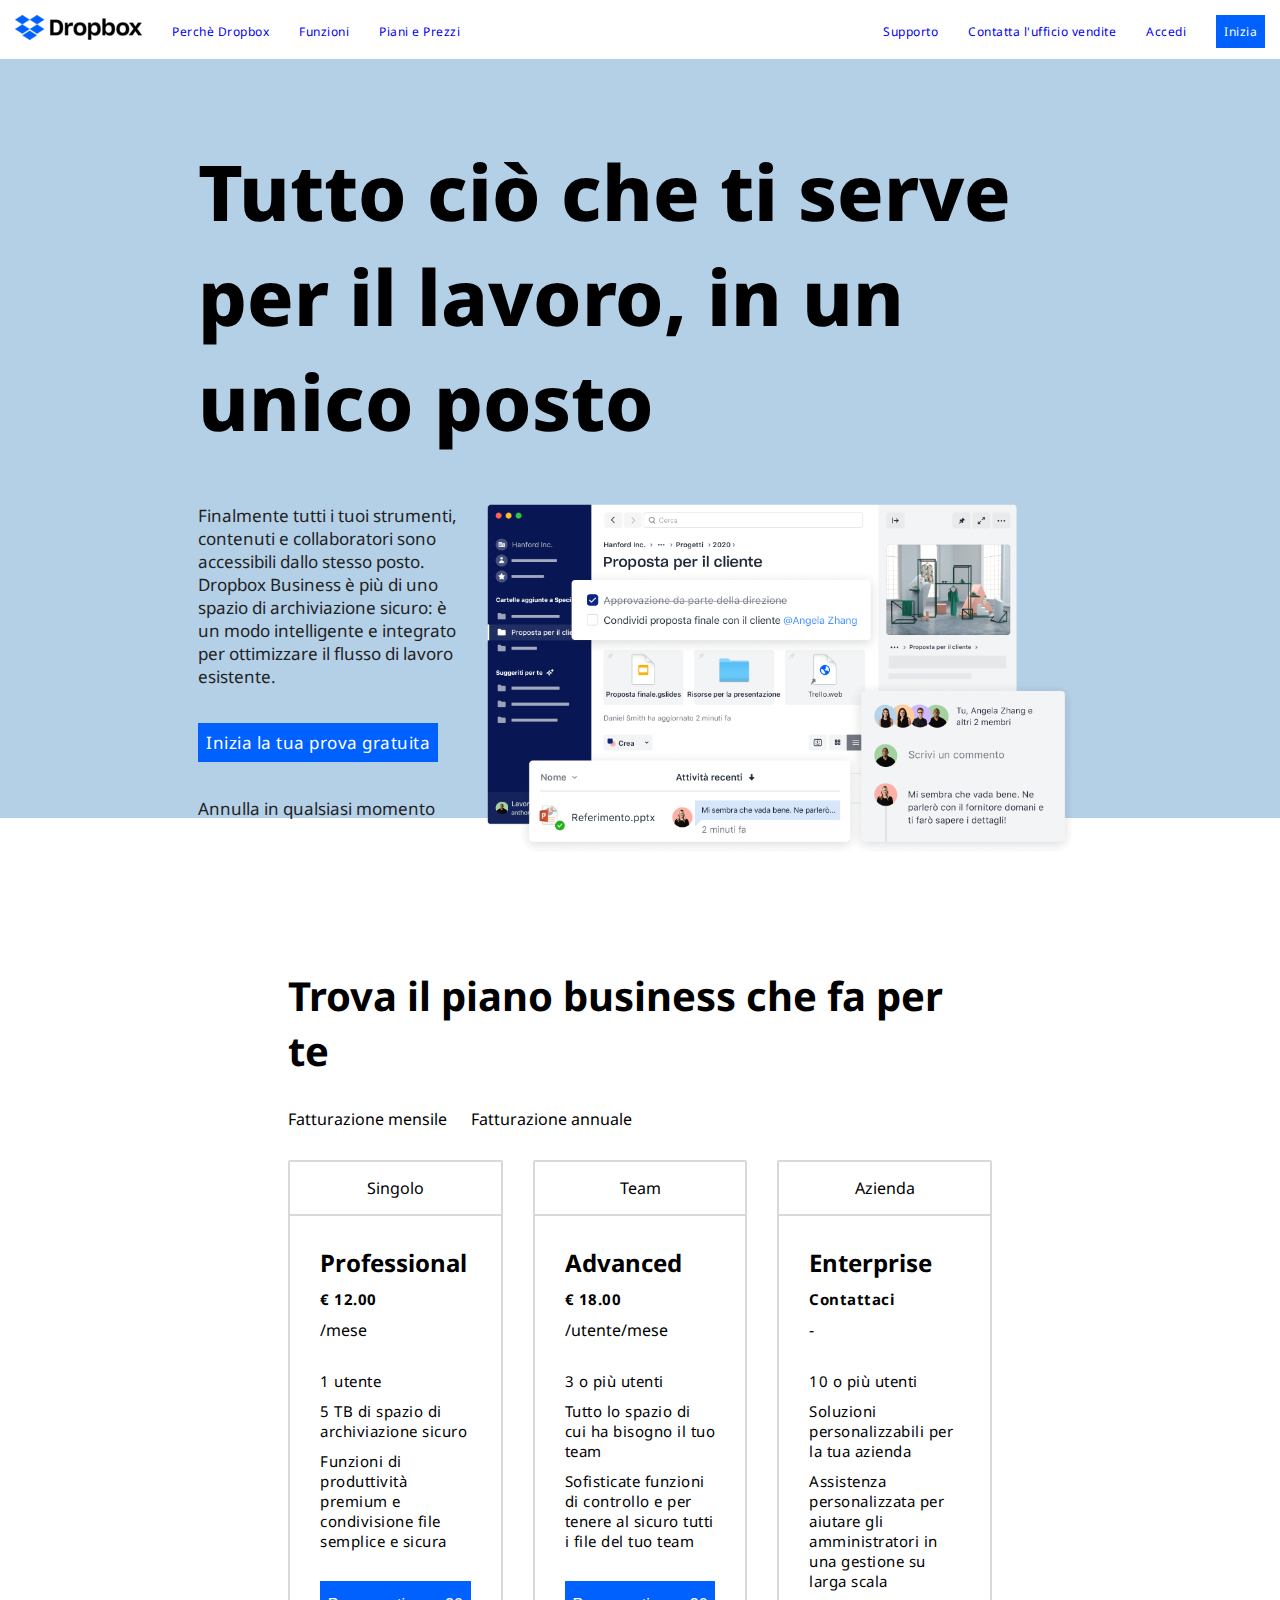
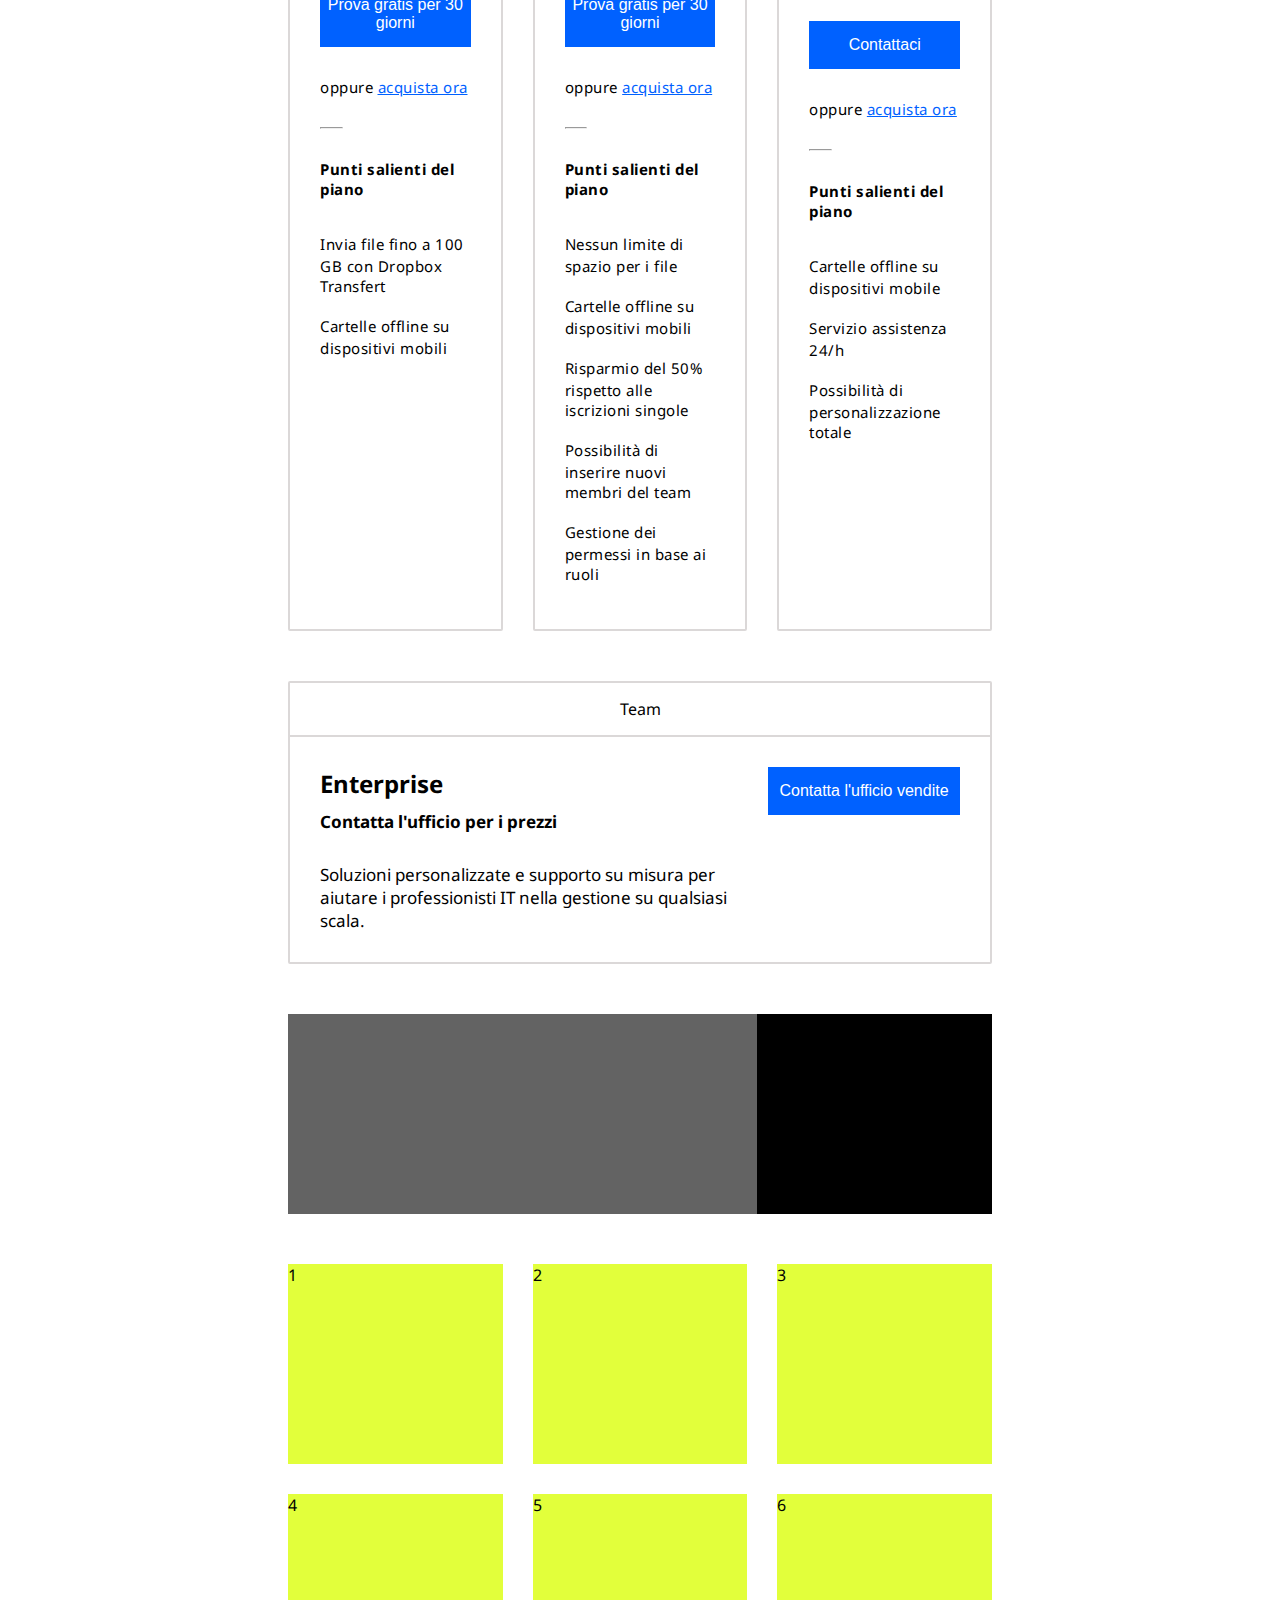
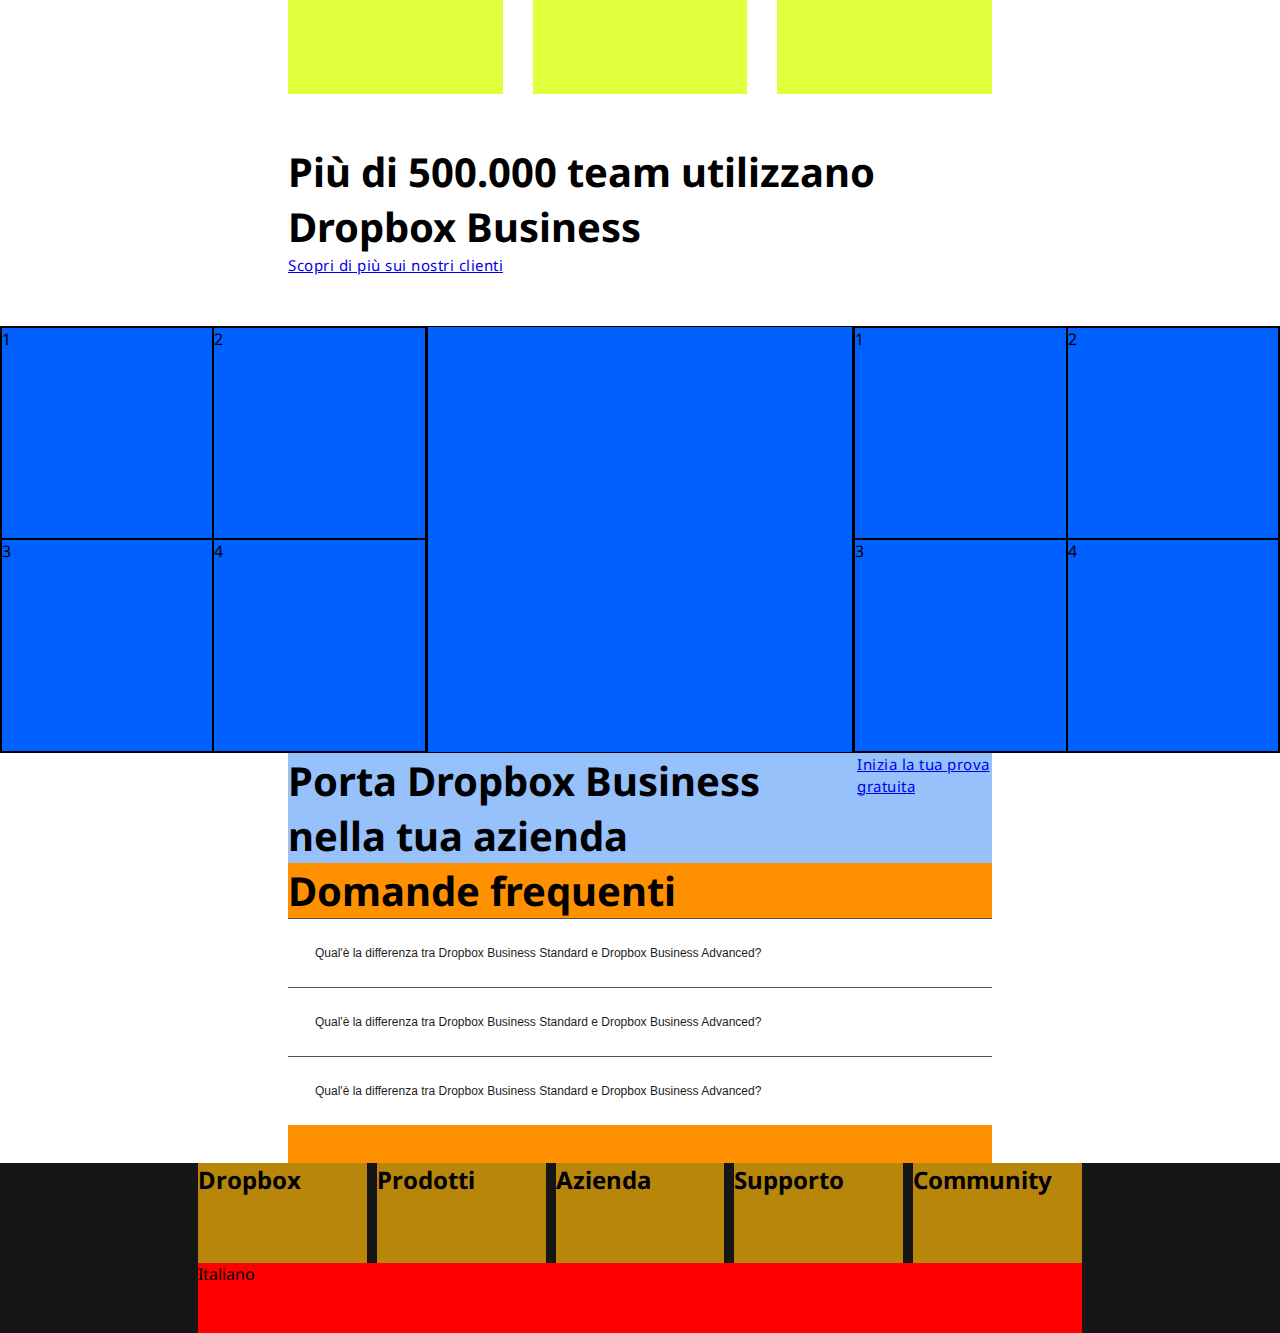
==== index.html @ e8305ad3 "add_fine colonne prezzi" ====
<!DOCTYPE html>
<html lang="en">
  <head>
    <meta charset="UTF-8" />
    <meta http-equiv="X-UA-Compatible" content="IE=edge" />
    <meta name="viewport" content="width=device-width, initial-scale=1.0" />
    <link rel="preconnect" href="https://fonts.googleapis.com" />

    <link rel="preconnect" href="https://fonts.gstatic.com" crossorigin />
    <link
      href="https://fonts.googleapis.com/css2?family=Noto+Sans:ital,wght@0,100;0,200;0,300;0,400;0,500;0,600;0,700;0,800;0,900;1,100;1,200;1,300;1,400;1,500;1,600;1,700;1,800;1,900&display=swap"
      rel="stylesheet"
    />
    <link
      rel="stylesheet"
      href="https://cdnjs.cloudflare.com/ajax/libs/font-awesome/6.2.1/css/all.min.css"
      integrity="sha512-MV7K8+y+gLIBoVD59lQIYicR65iaqukzvf/nwasF0nqhPay5w/9lJmVM2hMDcnK1OnMGCdVK+iQrJ7lzPJQd1w=="
      crossorigin="anonymous"
      referrerpolicy="no-referrer"
    />
    <!-- link font awasome -->
    <link rel="stylesheet" href="https://cdnjs.cloudflare.com/ajax/libs/font-awesome/6.2.1/css/all.min.css" integrity="sha512-MV7K8+y+gLIBoVD59lQIYicR65iaqukzvf/nwasF0nqhPay5w/9lJmVM2hMDcnK1OnMGCdVK+iQrJ7lzPJQd1w==" crossorigin="anonymous" referrerpolicy="no-referrer" />
    <!-- fine link font awasome -->
    <link rel="stylesheet" href="css/style.css" />
    <title>Dropbox</title>
  </head>
  <body class="debug">
    <header>
      <div class="nav">
        <div class="nav_link-sinistra">
          <ul>
            <li>
              <a href="#index"><img src="img/logo-small.png" alt="Logo" /></a>
            </li>
            <li><a href="#">Perchè Dropbox</a></li>
            <li><a href="#">Funzioni</a></li>
            <li><a href="#">Piani e Prezzi</a></li>
          </ul>
        </div>
        <div class="nav_link-destra">
          <ul>
            <li><a href="#">Supporto</a></li>
            <li><a href="#">Contatta l'ufficio vendite</a></li>
            <li><a href="#">Accedi</a></li>
            <li><a href="#" class="fake-btn">Inizia</a></li>
          </ul>
        </div>
      </div>

      <div class="header">
        <div class="container-size-1">
          <div class="title">
            <h1>Tutto ciò che ti serve per il lavoro, in un unico posto</h1>
          </div>
          <div class="header_container">
            <div class="header_container-sinistra">
              <p>
                Finalmente tutti i tuoi strumenti, contenuti e collaboratori
                sono accessibili dallo stesso posto. Dropbox Business è più di
                uno spazio di archiviazione sicuro: è un modo intelligente e
                integrato per ottimizzare il flusso di lavoro esistente.
              </p>
              <a href="#" class="fake-btn">Inizia la tua prova gratuita</a>
              <p>Annulla in qualsiasi momento</p>
              <i class="fa-solid fa-arrow-down"></i>
            </div>
            <div class="header_container-destra">
              <img src="img/jumbo.png" alt="img" />
            </div>
          </div>
        </div>
      </div>
    </header>

    <main>
      <div class="container-size-2">
        <section class="pianoBusiness">
          <h2>Trova il piano business che fa per te</h2>
          <div class="btn-fatturazione">
            <span class="span-fatturazione-1"><i class="fa-solid fa-circle-dot"></i>  Fatturazione mensile</span>
            <span class="span-fatturazione-2"><i class="fa-regular fa-circle"></i>  Fatturazione annuale</span>
          </div>

          <div class="pianoBusiness_opzioni">
            <div class="box-column">
              <div class="box-column_title"><i class="fa-solid fa-user"></i> Singolo</div>
              <div class="box-column-main">
                <div class="box-column_main-1">
                  <h4>Professional</h4>
                  <p class="bold padding-top-10">&euro; 12.00</p>
                  <p class="padding-top-10"></p>/mese</p>
                </div>

                <div class="box-column_main-2 padding-top-30">
                  <p><i class="fa-solid fa-user"></i> 1 utente</p>
                  <p class="padding-top-10"><i class="fa-solid fa-folder"></i> 5 TB di spazio di archiviazione sicuro</p>
                  <p class="padding-top-10"><i class="fa-sharp fa-solid fa-share-nodes"></i> 
                    Funzioni di produttività premium e condivisione file semplice
                    e sicura
                  </p>
                </div>

                <div class="box-column_main-3 padding-top-30">
                  <button>Prova gratis per 30 giorni</button>
                  <p class="padding-topBottom-30">oppure <a href="#"> acquista ora</a></p>
                  <hr style="width: 15%; margin-left: 0" />
                </div>

                <div class="box-column_main-4 padding-top-30">
                  <p class="bold">Punti salienti del piano</p>
                  <ul class="padding-top-30">
                    <li><i class="fa-solid fa-check"></i> Invia file fino a 100 GB con Dropbox Transfert</li>
                    <li><i class="fa-solid fa-check"></i> Cartelle offline su dispositivi mobili</li>
                  </ul>
                </div>
              </div>
            </div>
            <div class="box-column"><div class="box-column_title"><i class="fa-solid fa-users"></i> Team</div>
            <div class="box-column-main">
              <div class="box-column_main-1">
                <h4>Advanced</h4>
                <p class="bold padding-top-10">&euro; 18.00</p>
                <p class="padding-top-10"></p>/utente/mese</p>
              </div>

              <div class="box-column_main-2 padding-top-30">
                <p><i class="fa-solid fa-user"></i> 3 o più utenti</p>
                <p class="padding-top-10"><i class="fa-solid fa-folder"></i> Tutto lo spazio di cui ha bisogno il tuo team</p>
                <p class="padding-top-10"><i class="fa-sharp fa-solid fa-share-nodes"></i> 
                  Sofisticate funzioni di controllo e per tenere al sicuro tutti i file del tuo team
                </p>
              </div>

              <div class="box-column_main-3 padding-top-30">
                <button>Prova gratis per 30 giorni</button>
                <p class="padding-topBottom-30">oppure <a href="#"> acquista ora</a></p>
                <hr style="width: 15%; margin-left: 0" />
              </div>

              <div class="box-column_main-4 padding-top-30">
                <p class="bold">Punti salienti del piano</p>
                <ul class="padding-top-30">
                  <li><i class="fa-solid fa-check"></i> Nessun limite di spazio per i file</li>
                  <li><i class="fa-solid fa-check"></i> Cartelle offline su dispositivi mobili</li>
                  <li><i class="fa-solid fa-check"></i> Risparmio del 50% rispetto alle iscrizioni singole</li>
                  <li><i class="fa-solid fa-check"></i> Possibilità di inserire nuovi membri del team</li>
                  <li><i class="fa-solid fa-check"></i> Gestione dei permessi in base ai ruoli</li>
                </ul>
              </div>
            </div></div>
            <div class="box-column"><div class="box-column_title"><i class="fa-solid fa-hotel"></i> Azienda</div>
            <div class="box-column-main">
              <div class="box-column_main-1">
                <h4>Enterprise</h4>
                <p class="bold padding-top-10">Contattaci</p>
                <p class="padding-top-10"></p>-</p>
              </div>

              <div class="box-column_main-2 padding-top-30">
                <p><i class="fa-solid fa-user"></i> 10 o più utenti</p>
                <p class="padding-top-10"><i class="fa-solid fa-folder"></i> Soluzioni personalizzabili per la tua azienda</p>
                <p class="padding-top-10"><i class="fa-sharp fa-solid fa-share-nodes"></i> 
                  Assistenza personalizzata per aiutare gli amministratori in una gestione su larga scala
                </p>
              </div>

              <div class="box-column_main-3 padding-top-30">
                <button>Contattaci</button>
                <p class="padding-topBottom-30">oppure <a href="#"> acquista ora</a></p>
                <hr style="width: 15%; margin-left: 0" />
              </div>

              <div class="box-column_main-4 padding-top-30">
                <p class="bold">Punti salienti del piano</p>
                <ul class="padding-top-30">
                  <li><i class="fa-solid fa-check"></i> Cartelle offline su dispositivi mobile</li>
                  <li><i class="fa-solid fa-check"></i> Servizio assistenza 24/h</li>
                  <li><i class="fa-solid fa-check"></i> Possibilità di personalizzazione totale</li>
                </ul>
              </div>
            </div></div>
          </div>
          <div class="box-row">
            <div class="box-column_title">
              <i class="fa-solid fa-hotel"></i> Team
            </div>
            <div class="box-row-content">
              <div class="box-row_text">
                <div class="box-column_main-1">
                  <h4>Enterprise</h4>
                  <p class="bold padding-top-10">Contatta l'ufficio per i prezzi</p>
                </div>
                <div class="box-column_main-2 padding-top-30">
                  <p>Soluzioni personalizzate e supporto su misura per aiutare i professionisti IT nella gestione su qualsiasi scala.
                  </p>
                </div>
              </div>
              <div class="box-row-button box-column_main-3">
                <button>Contatta l'ufficio vendite</button>
              </div>
            </div>
          </div>
        </section>

        <section class="partnerContatto">
          <div class="partnerContatto_img">
            <!-- <img src="img/partner.png" alt="" /> -->
          </div>
          <div class="partnerContatto_text">
            <!-- <h3>Entra in contatto con un partner Dropbox</h3>
            <p>
              Trova un partner Dropbox e HelloSign di fiducia. Ottieni le
              soluzioni e i servizi necessari per raggiungere i tuoi obiettivi
              aziendali, tra cui implementazione, integrazione, gestione e
              supporto continui.
            </p>
            <a href="#" class="fake-btn">Trova un partner</a> -->
          </div>
        </section>
        <section class="eseguiOperazioni">
          <div class="eseguiOperazioni_card">
            <div class="card">1</div>
            <div class="card">2</div>
            <div class="card">3</div>
            <div class="card">4</div>
            <div class="card">5</div>
            <div class="card">6</div>
          </div>
        </section>
        <section class="teamClienti">
          <h2>Più di 500.000 team utilizzano Dropbox Business</h2>
          <a href="#">Scopri di più sui nostri clienti</a>
        </section>
      </div>

      <section class="designit">
        <div class="designit-card designit_left">
          <div class="designit-cubo">1</div>
          <div class="designit-cubo">2</div>
          <div class="designit-cubo">3</div>
          <div class="designit-cubo">4</div>
        </div>
        <div class="designit-card designit_center"></div>
        <div class="designit-card designit_right">
          <div class="designit-cubo">1</div>
          <div class="designit-cubo">2</div>
          <div class="designit-cubo">3</div>
          <div class="designit-cubo">4</div>
        </div>
      </section>

      <div class="container-size-2">
        <section class="cta">
          <div class="cta_sezioni">
            <div class="ctaleft">
              <h2>Porta Dropbox Business nella tua azienda</h2>
            </div>
            <div class="cta-right">
              <a href="#">Inizia la tua prova gratuita</a>
            </div>
          </div>
        </section>

        <section class="domandeFrequenti">
          <h2>Domande frequenti</h2>
          <div class="dropdown">
            <button class="dropbtn">
              <span
                >Qual'è la differenza tra Dropbox Business Standard e Dropbox
                Business Advanced?</span
              >
              <i class="fa-solid fa-caret-down"></i>
            </button>
            <div class="dropdown-content">
              <a href="#"
                >Lorem ipsum dolor sit amet consectetur adipisicing elit. In
                quae mollitia magni saepe. Dolor dolore laboriosam nostrum nam
                distinctio? Ullam quaerat deserunt illo corporis corrupti porro
                sit excepturi inventore temporibus.</a
              >
            </div>
          </div>

          <div class="dropdown">
            <button class="dropbtn">
              <span
                >Qual'è la differenza tra Dropbox Business Standard e Dropbox
                Business Advanced?</span
              >
              <i class="fa-solid fa-caret-down"></i>
            </button>
            <div class="dropdown-content">
              <a href="#"
                >Lorem ipsum dolor sit amet consectetur adipisicing elit. In
                quae mollitia magni saepe. Dolor dolore laboriosam nostrum nam
                distinctio? Ullam quaerat deserunt illo corporis corrupti porro
                sit excepturi inventore temporibus.</a
              >
            </div>
          </div>

          <div class="dropdown">
            <button class="dropbtn">
              <span
                >Qual'è la differenza tra Dropbox Business Standard e Dropbox
                Business Advanced?</span
              >
              <i class="fa-solid fa-caret-down"></i>
            </button>
            <div class="dropdown-content">
              <a href="#"
                >Lorem ipsum dolor sit amet consectetur adipisicing elit. In
                quae mollitia magni saepe. Dolor dolore laboriosam nostrum nam
                distinctio? Ullam quaerat deserunt illo corporis corrupti porro
                sit excepturi inventore temporibus.</a
              >
            </div>
          </div>
        </section>
      </div>
    </main>

    <footer>
      <div class="footerContainer container-size-1">
        <div class="footerContainer_box">
          <div class="footer_box">
            <h4>Dropbox</h4>
            <ul>
              <li></li>
              <li></li>
              <li></li>
              <li></li>
              <li></li>
            </ul>
          </div>
          <div class="footer_box">
            <h4>Prodotti</h4>
            <ul>
              <li></li>
              <li></li>
              <li></li>
              <li></li>
              <li></li>
            </ul>
          </div>
          <div class="footer_box">
            <h4>Azienda</h4>
            <ul>
              <li></li>
              <li></li>
              <li></li>
              <li></li>
              <li></li>
            </ul>
          </div>
          <div class="footer_box">
            <h4>Supporto</h4>
            <ul>
              <li></li>
              <li></li>
              <li></li>
              <li></li>
              <li></li>
            </ul>
          </div>
          <div class="footer_box">
            <h4>Community</h4>
            <ul>
              <li></li>
              <li></li>
              <li></li>
              <li></li>
              <li></li>
            </ul>
          </div>
        </div>
        <div class="language">
          <i class="fa-solid fa-earth-americas"></i><span>Italiano</span
          ><i class="fa-solid fa-caret-up"></i>
        </div>
      </div>
    </footer>
  </body>
</html>
---- css/style.css ----
/* RESET */
* {
  padding: 0;
  margin: 0;
  box-sizing: border-box;
}

body {
  font-family: "Noto Sans", sans-serif;
}

/* GENERALI */

.flex-container {
  display: flex;
  justify-content: center;
  align-items: center;
}

p {
  font-size: 17px;
}

.container-size-1 {
  max-width: 69%;
  margin: 0 auto;
}

.container-size-2 {
  max-width: 55%;
  margin: 0 auto;
}

h1 {
  font-size: 77px;
  font-weight: 800;
}

h2 {
  font-size: 40px;
}

h4 {
  font-size: 24px;
}

.padding-top-30 {
  padding: 30px 0px 0px 0px;
}

.padding-top-10 {
  padding: 10px 0px 0px 0px;
}

.padding-topBottom-30 {
  padding: 30px 0px;
}

.bold {
  font-weight: bold;
}

/* NAV */

nav {
  width: 100%;
}

.nav {
  display: flex;
  justify-content: space-between;
  align-items: center;
}

.nav_link-sinistra ul,
.nav_link-destra ul {
  display: flex;
  justify-content: space-between;
  align-items: center;
  list-style: none;
}

.nav_link-sinistra ul li,
.nav_link-destra ul li {
  padding: 15px;
}

.nav_link-sinistra ul li a,
.nav_link-destra ul li a {
  text-decoration: none;
  font-size: 12px;
}

.fake-btn {
  background-color: #0061ff;
  padding: 8px;
  color: #fff;
}

/* HEADER */

.title {
  padding: 80px 0px 50px 0px;
}

.header {
  background-color: #b4d0e7;
  display: flex;
  justify-content: space-between;
}

.header_container {
  display: flex;
  justify-content: space-between;
  margin-bottom: -85px;
}

.header_container-sinistra {
  display: flex;
  flex-direction: column;
  align-items: flex-start;
  gap: 35px;
  width: 30%;
}

.header_container-sinistra a {
  text-decoration: none;
  font-size: 17px;
}

.header_container-sinistra i {
  font-size: 60px;
  padding-top: 48px;
}

.header_container-destra {
  width: 70%;
}

.header_container-destra img {
  width: 100%;
}

.header_container-sinistra p {
  color: rgb(31, 31, 31);
}

/* MAIN */

main {
  padding-top: 150px;
}

/* SEZIONE PIANO BUSINESS */

.pianoBusiness_opzioni {
  display: flex;
  justify-content: space-between;
  gap: 30px;
}

.btn-fatturazione {
  padding: 30px 0px;
}

.span-fatturazione-1 i {
  color: #0061ff;
}

.span-fatturazione-2 i {
  color: lightgrey;
}

.span-fatturazione-1 {
  padding-right: 20px;
}

.box-column {
  width: calc(100% / 3);
  border: 2px solid #dbd8d8;
  border-radius: 2px;
}

.box-column_title {
  text-align: center;
  border-bottom: 2px solid #dbd8d8;
  padding: 15px 0px;
}

.box-column-main {
  padding: 30px;
}

.box-column-main p,
a,
ul li {
  font-size: 15px;
  letter-spacing: 0.5px;
}

.box-column_main-3 button {
  width: 100%;
  border: none;
  background-color: #0061ff;
  padding: 15px 0px;
  color: #fff;
  font-size: 16px;
}

.box-column_main-3 a {
  color: #0061ff;
}

.box-column_main-4 ul {
  list-style: none;
}

.box-column_main-4 ul li {
  padding-bottom: 15px;
}

/* .box-column_main-4 ul li::before {
  content: "\2713  ";
  color: #0061ff;
  font-weight: bold;
} */

.box-column_main-4 ul li i {
  color: #0061ff;
  font-weight: bold;
  font-size: 20px;
}

.box-row {
  width: 100%;
  margin: 50px 0px;
  border: 2px solid #dbd8d8;
  border-radius: 2px;
}

.box-row-content {
  display: flex;
  padding: 30px;
}

.box-row_text {
  width: 70%;
}

.box-row-button {
  width: 30%;
}

/* SEZIONE PARTNER */

.partnerContatto {
  display: flex;
  justify-content: space-between;
  margin-bottom: 50px;
}

.partnerContatto_img {
  flex-grow: 2;
}

.partnerContatto_text {
  flex-grow: 1;
}

/* SEZIONE ESEGUI OPERAZIONI */

.eseguiOperazioni_card {
  display: flex;
  justify-content: space-between;
  flex-wrap: wrap;
  gap: 30px;
}

.card {
  width: calc((100% - 60px) / 3);
}

/* SEZIONE CLIENTI */

.teamClienti {
  margin: 50px 0px;
}

/* SEZIONE DESIGNIT */

.designit {
  display: flex;
  justify-content: space-between;
}

/* Soluzione con aspect ratio

.designit-card {
  width: 100vw;
  aspect-ratio: 1 / 1;
}

.designit-cubo {
  width: 50%;
}  */

.designit-card {
  width: calc(100% / 3);
  height: calc(100vw / 3);
}

.designit-cubo {
  width: 50%;
  height: 50%;
}

.designit_left,
.designit_right {
  display: flex;
  flex-wrap: wrap;
}

.designit_left {
  justify-content: flex-start;
}

.designit_right {
  justify-content: flex-end;
}

/* SEZIONE CTA */

.cta {
  background-color: rgb(150, 193, 250);
}

.cta_sezioni {
  display: flex;
  justify-content: space-between;
}

/* SEZIONE DOMANDE */

.dropdown {
  position: relative;
}

.dropbtn {
  background-color: #ffffff;
  color: rgb(29, 29, 29);
  padding: 27px;
  font-size: 12px;
  border: none;
  width: 100%;
  text-align: left;
  display: flex;
  justify-content: space-between;
  border-top: 1px solid rgb(82, 82, 82);
}

.dropdown-content {
  display: none;
  position: absolute;
  box-shadow: 0px 8px 16px 0px rgba(0, 0, 0, 0.2);
  z-index: 1;
}

.dropdown-content a {
  color: black;
  padding: 12px 16px;
  text-decoration: none;
  display: block;
  background-color: #ddd;
}

.dropdown-content a:hover {
  background-color: #ddd;
}

.dropdown:hover .dropdown-content {
  display: block;
}

.dropdown:hover .dropbtn {
  background-color: #ffffff;
}

/* SEZIONE FOOTER */

footer {
  background-color: rgb(22, 22, 22);
}

.footerContainer_box {
  display: flex;
  justify-content: space-between;
  gap: 10px;
}

.footer_box {
  width: calc(100% / 5);
}

.footer_box ul {
  list-style: none;
}

/* DEBUG */
/* .debug .nav {
  background-color: rgb(255, 149, 149);
} 

.debug .header {
  background-color: aquamarine;
} 

.debug .header_container {
  background-color: rgb(102, 56, 230);
} 

.debug .pianoBusiness {
  background-color: rgb(235, 93, 147);
}

.debug .box-column {
  background-color: rgb(255, 255, 255);
}

.debug .box-row {
  height: 255px;
  background-color: rgb(212, 3, 20);
}*/

.debug .partnerContatto_text {
  background-color: black;
  height: 200px;
}

.debug .partnerContatto_img {
  background-color: rgb(99, 99, 99);
  height: 200px;
}

.debug .card {
  background-color: rgb(226, 255, 59);
  height: 200px;
}

.debug .designit {
  background-color: rgb(55, 114, 0);
}

.debug .designit-card {
  background-color: #0061ff;
}

.debug .domandeFrequenti {
  background-color: rgb(255, 145, 0);
  height: 300px;
}

.debug .footer_box {
  background-color: darkgoldenrod;
  height: 100px;
}

.debug .language {
  height: 70px;
  background-color: red;
}

.debug .designit-card {
  border: 1px solid black;
}

.debug .designit-cubo {
  border: 1px solid black;
}
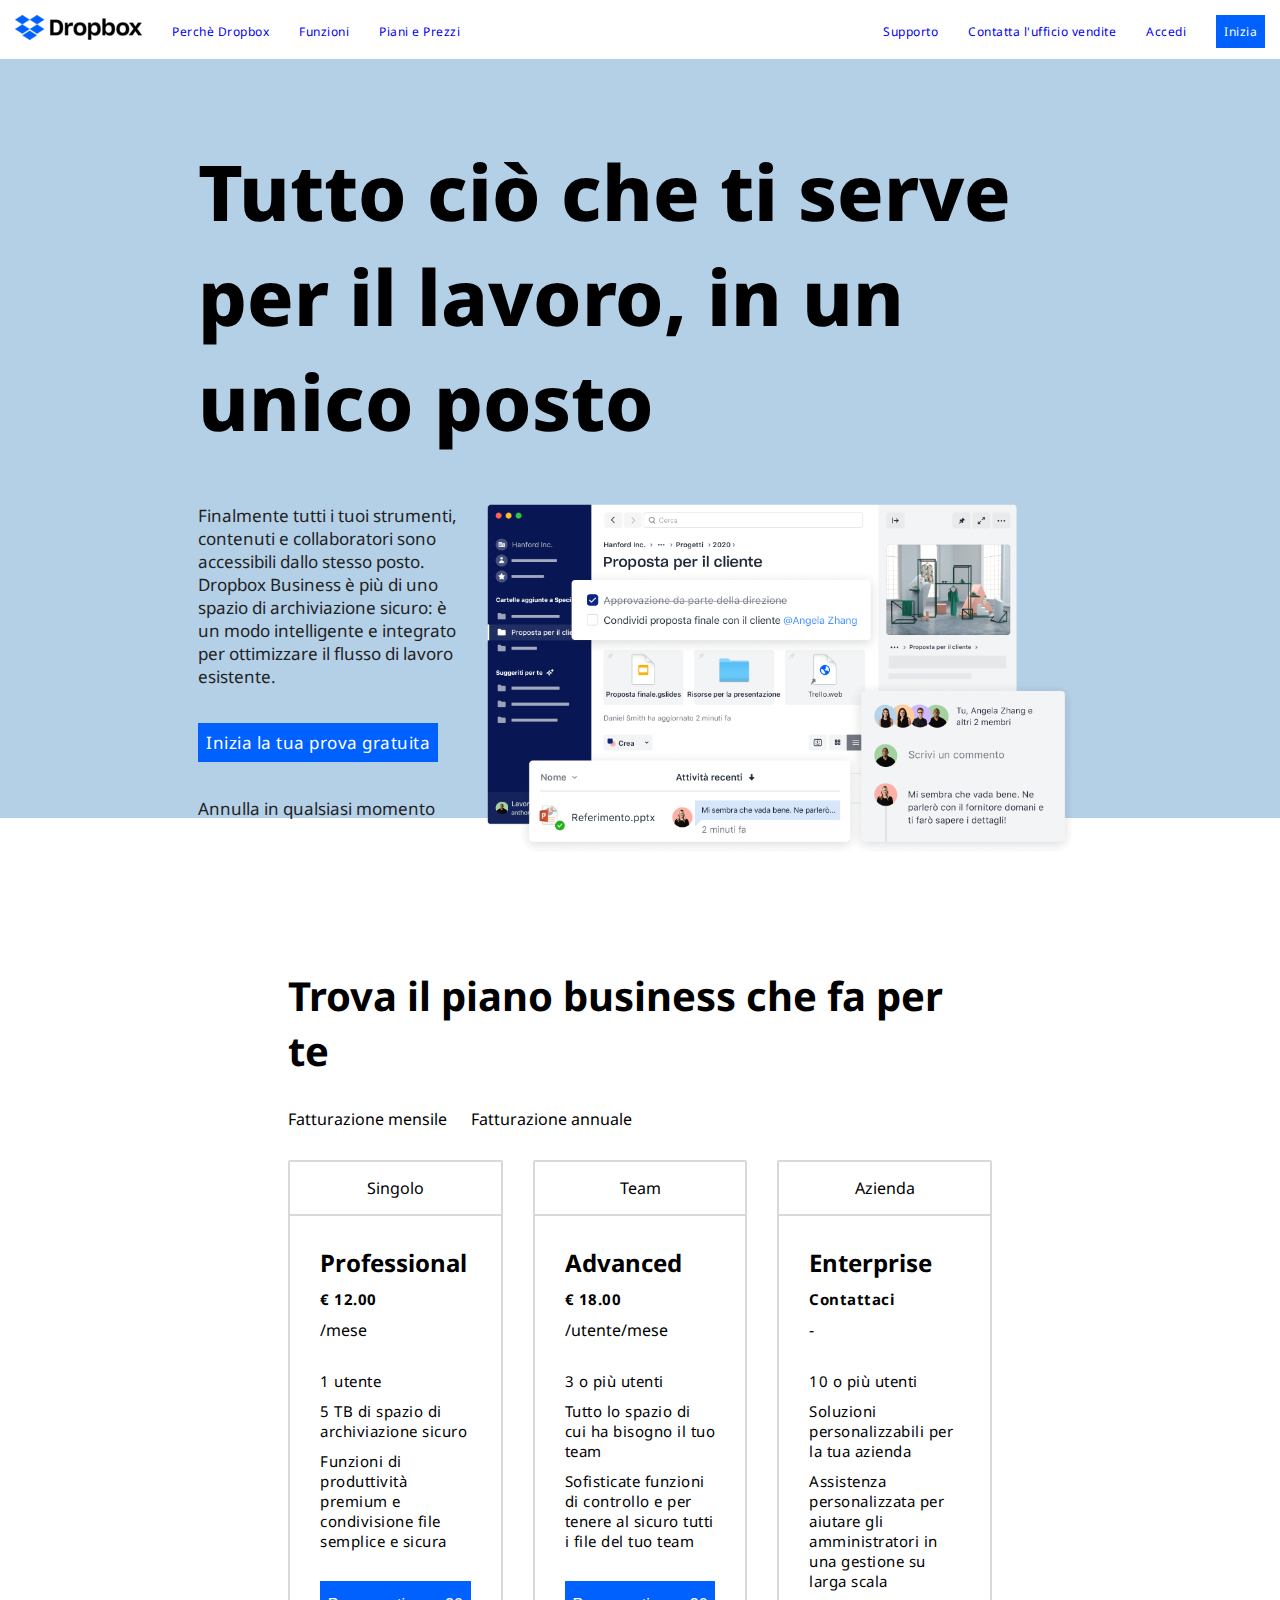
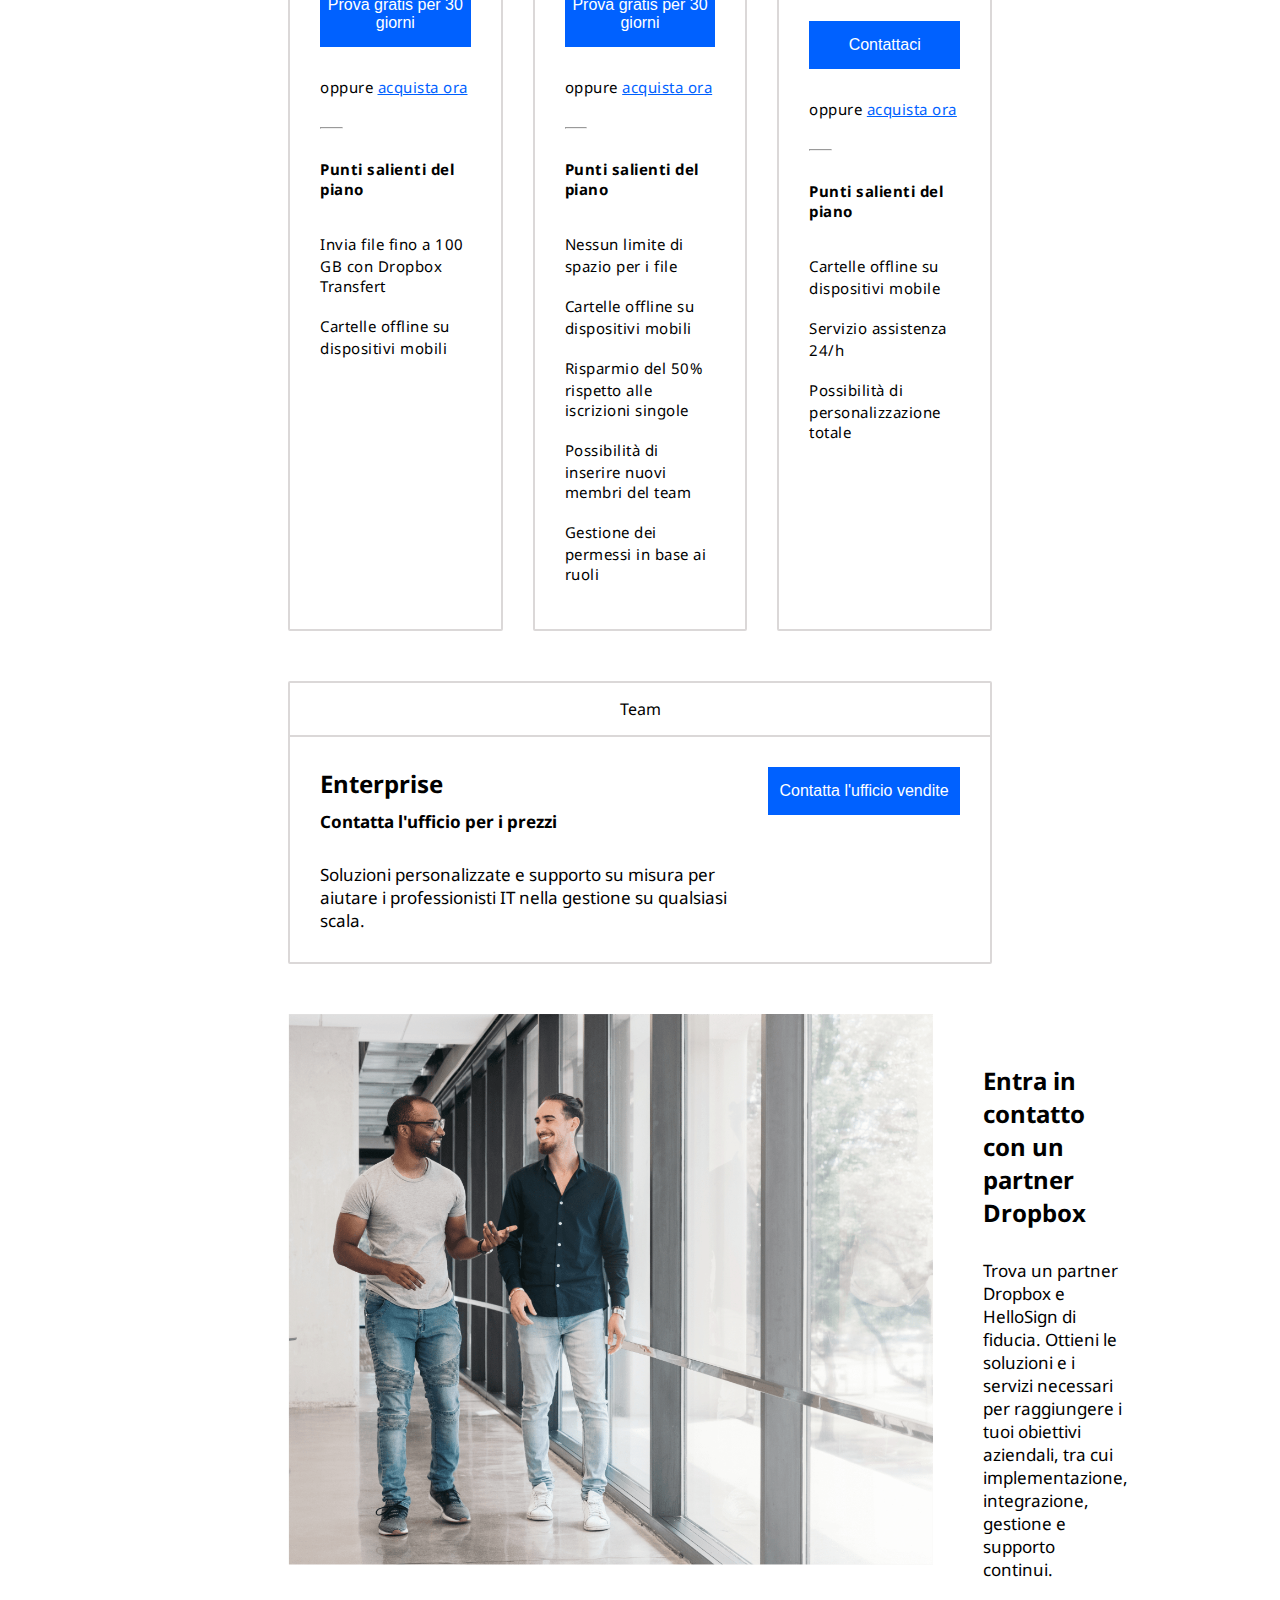
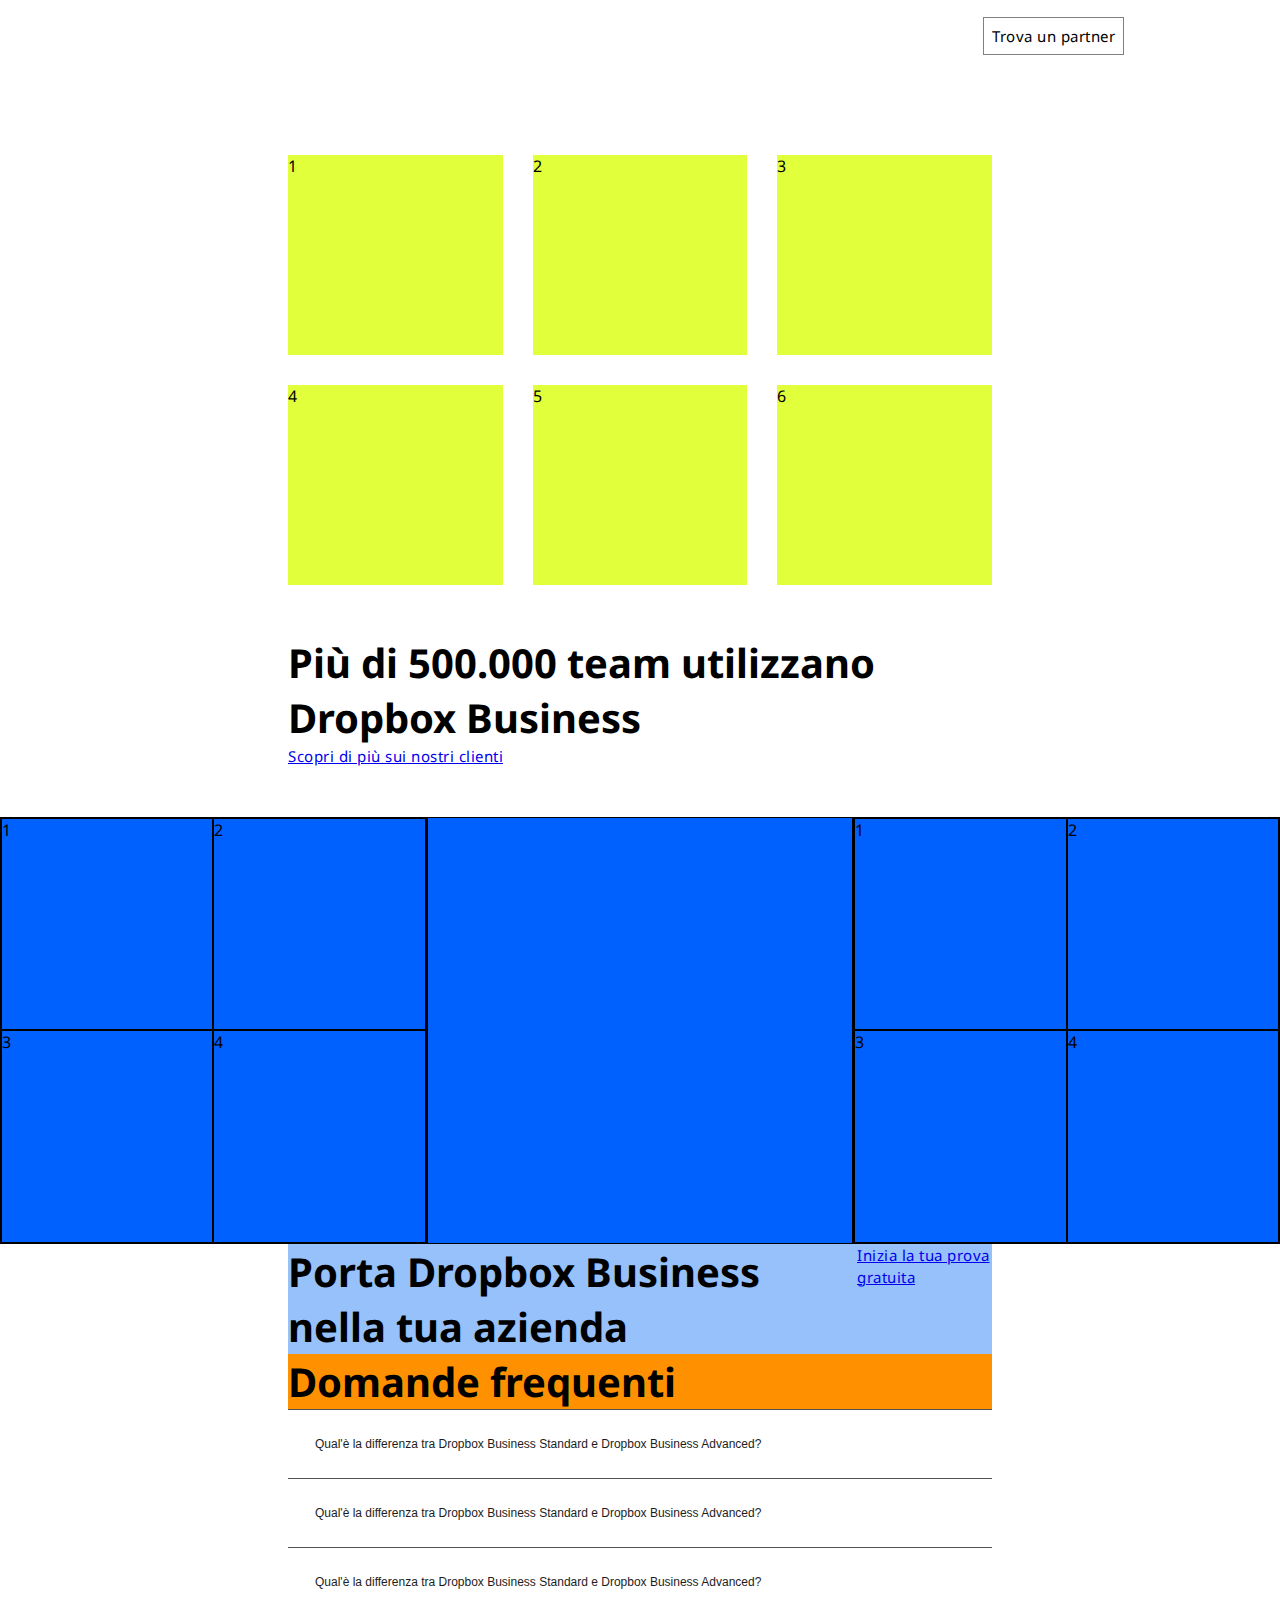
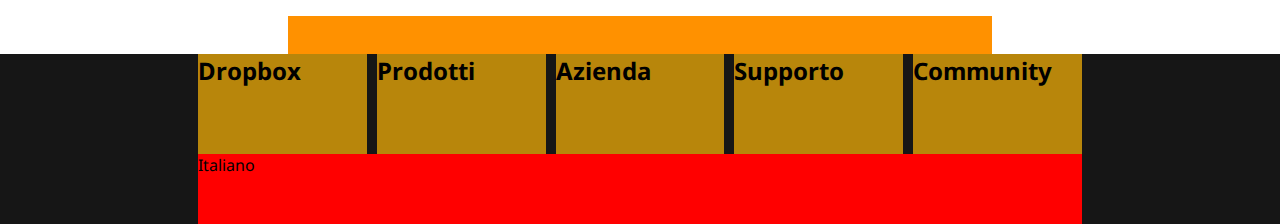
==== commit 661e093f: "add_sezione partner" ====
--- a/index.html
+++ b/index.html
@@ -204,17 +204,17 @@
 
         <section class="partnerContatto">
           <div class="partnerContatto_img">
-            <!-- <img src="img/partner.png" alt="" /> -->
+            <img src="img/partner.png" alt="" />
           </div>
           <div class="partnerContatto_text">
-            <!-- <h3>Entra in contatto con un partner Dropbox</h3>
-            <p>
+            <h4>Entra in contatto con un partner Dropbox</h4>
+            <p class="padding-top-30">
               Trova un partner Dropbox e HelloSign di fiducia. Ottieni le
               soluzioni e i servizi necessari per raggiungere i tuoi obiettivi
               aziendali, tra cui implementazione, integrazione, gestione e
               supporto continui.
             </p>
-            <a href="#" class="fake-btn">Trova un partner</a> -->
+            <a href="#" class="fake-btn">Trova un partner</a>
           </div>
         </section>
         <section class="eseguiOperazioni">
--- a/css/style.css
+++ b/css/style.css
@@ -259,12 +259,21 @@
   margin-bottom: 50px;
 }
 
-.partnerContatto_img {
-  flex-grow: 2;
+.partnerContatto_img img {
+  width: 645px;
 }
 
 .partnerContatto_text {
-  flex-grow: 1;
+  padding: 50px;
+}
+
+.partnerContatto_text .fake-btn {
+  background-color: #fff;
+  border: 1px solid grey;
+  text-decoration: none;
+  color: black;
+  margin-top: 36px;
+  display: inline-block;
 }
 
 /* SEZIONE ESEGUI OPERAZIONI */
@@ -429,7 +438,7 @@
 .debug .box-row {
   height: 255px;
   background-color: rgb(212, 3, 20);
-}*/
+}
 
 .debug .partnerContatto_text {
   background-color: black;
@@ -438,8 +447,8 @@
 
 .debug .partnerContatto_img {
   background-color: rgb(99, 99, 99);
-  height: 200px;
-}
+  
+}*/
 
 .debug .card {
   background-color: rgb(226, 255, 59);
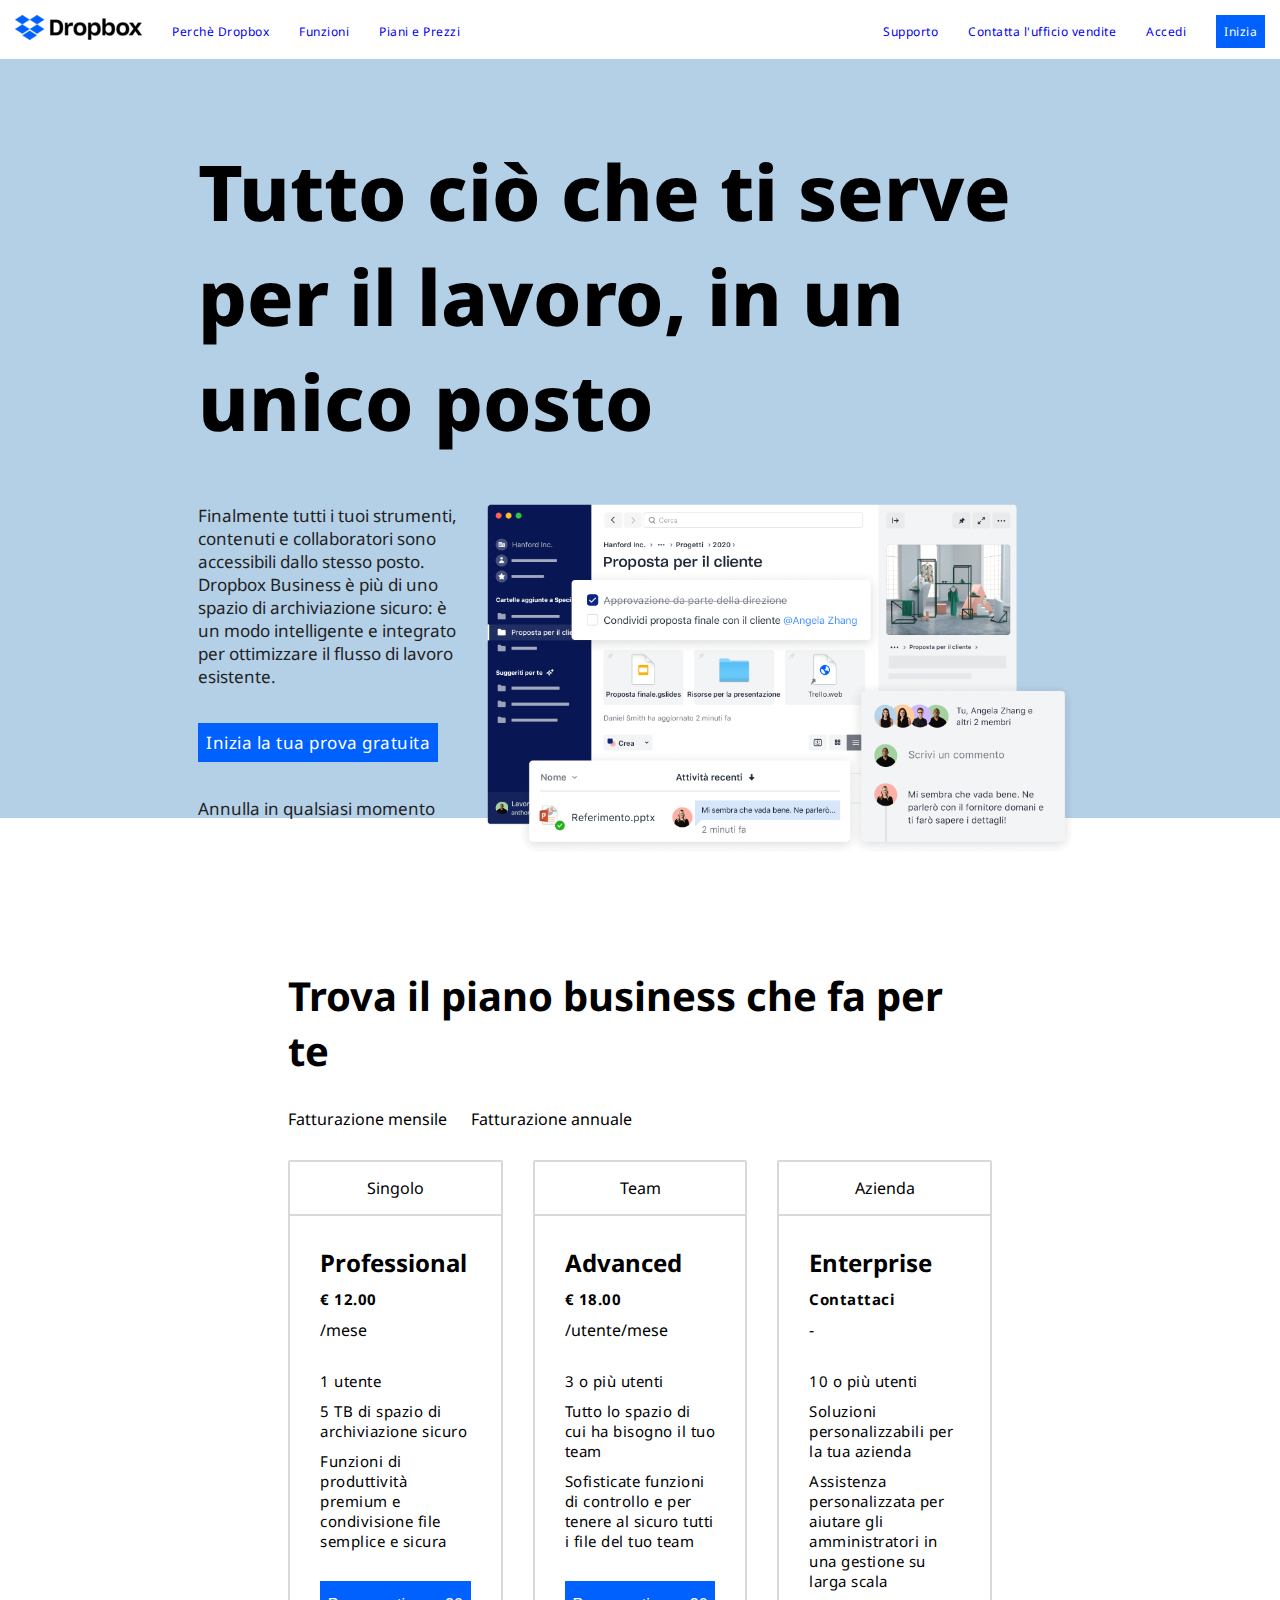
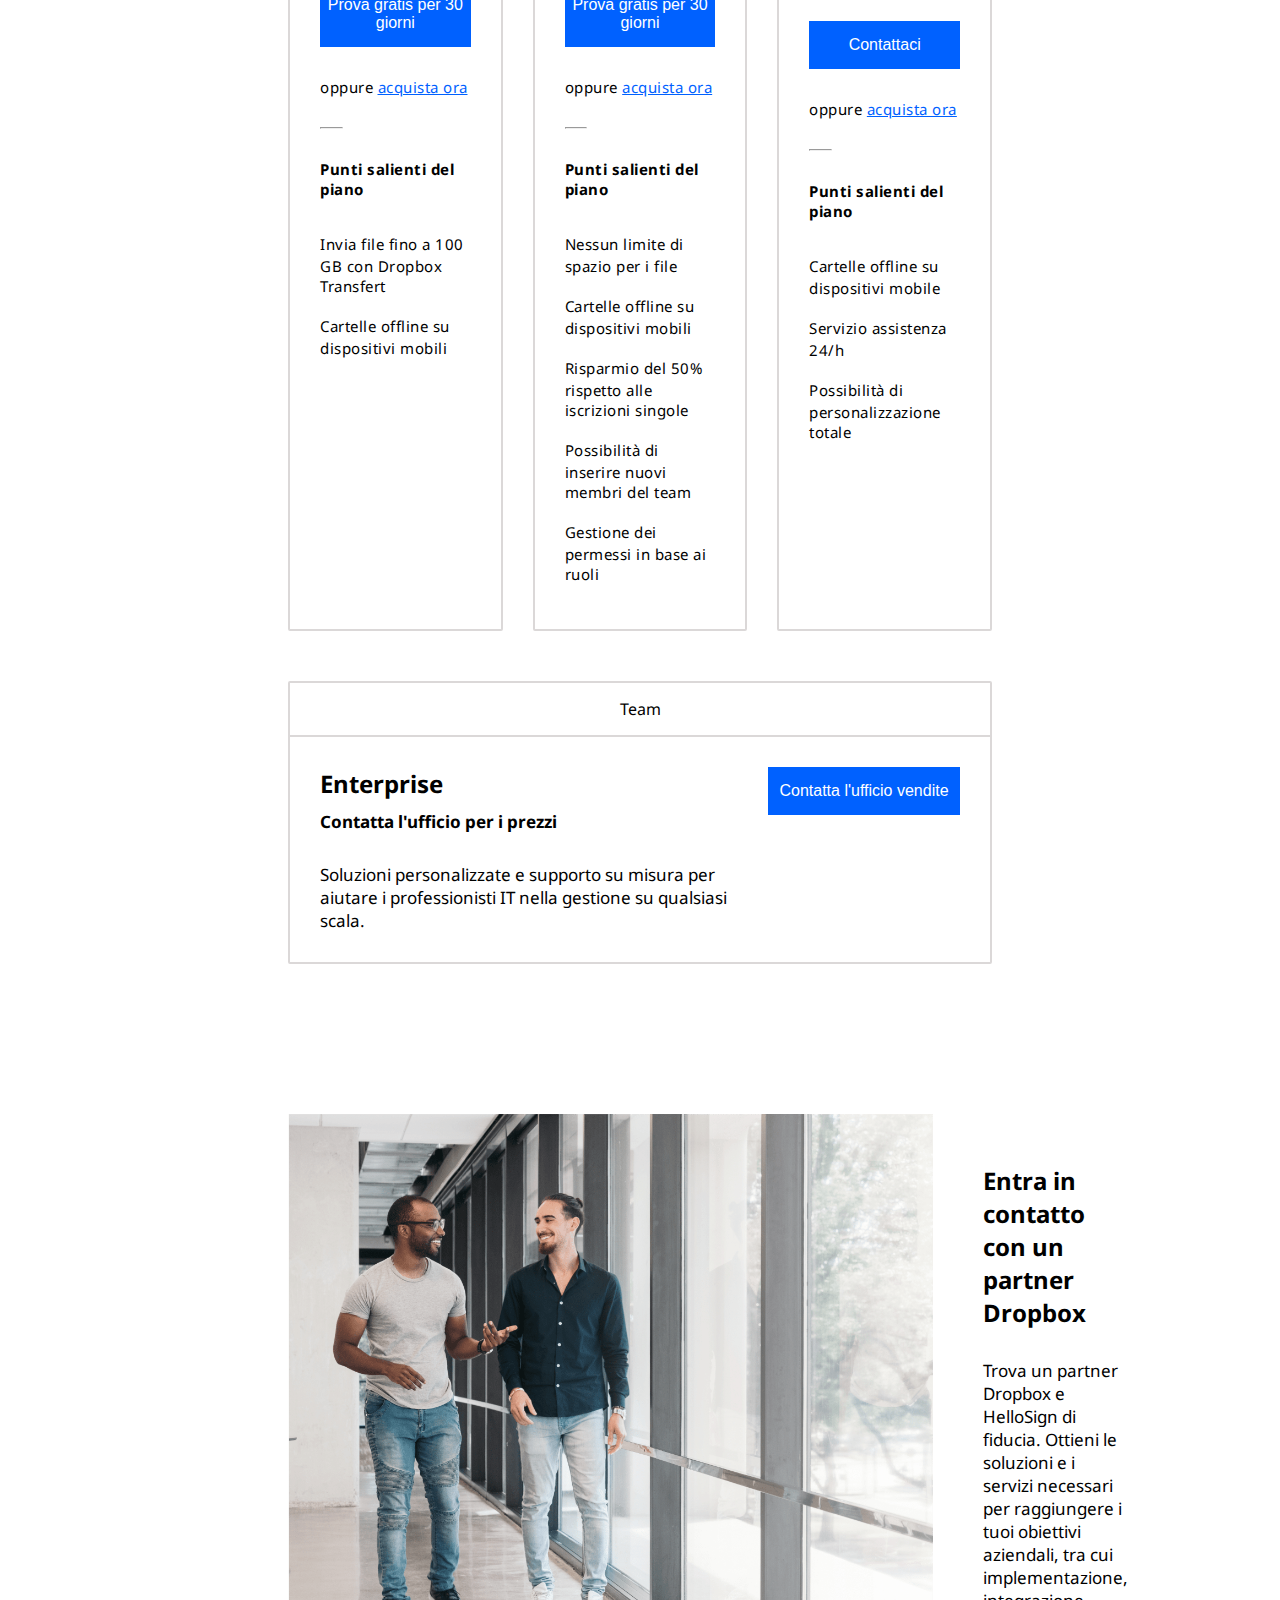
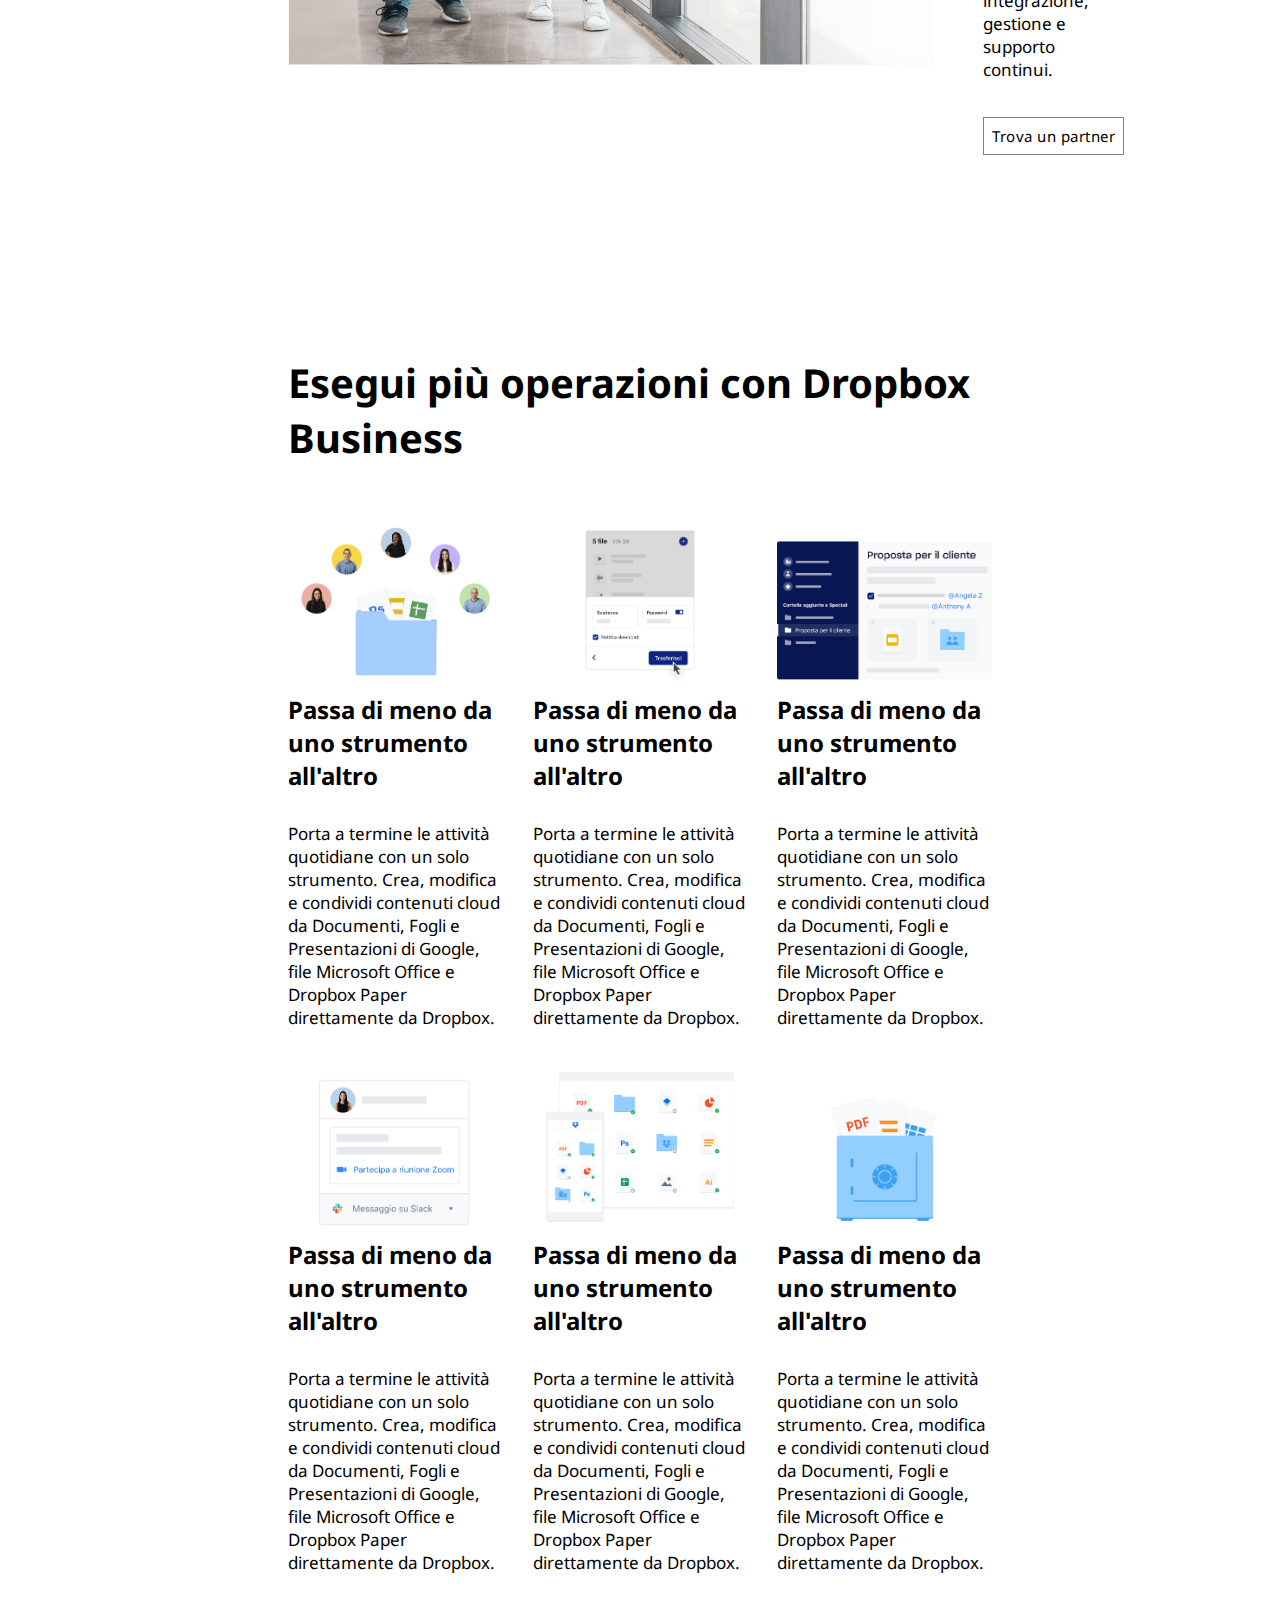
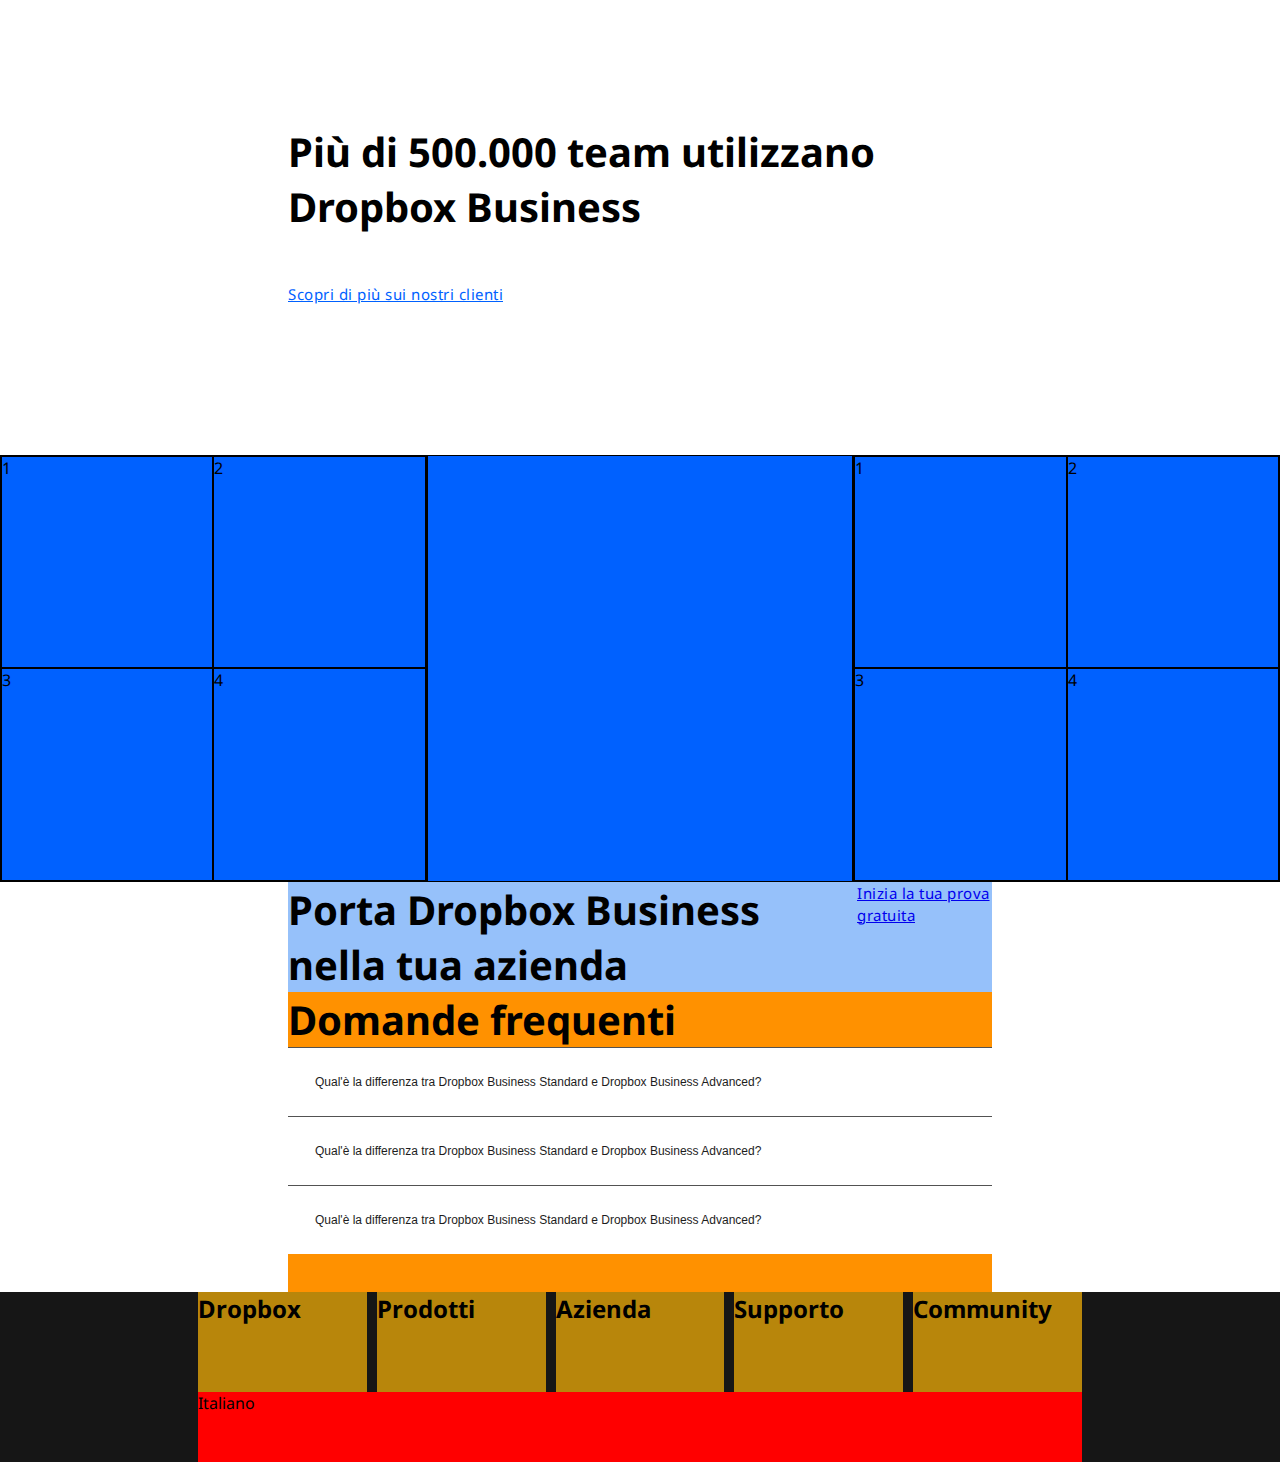
==== commit dcb13d03: "add_sezione clienti" ====
--- a/index.html
+++ b/index.html
@@ -217,19 +217,36 @@
             <a href="#" class="fake-btn">Trova un partner</a>
           </div>
         </section>
+
         <section class="eseguiOperazioni">
-          <div class="eseguiOperazioni_card">
-            <div class="card">1</div>
-            <div class="card">2</div>
-            <div class="card">3</div>
-            <div class="card">4</div>
-            <div class="card">5</div>
-            <div class="card">6</div>
+          <h2>Esegui più operazioni con Dropbox Business</h2>
+
+          <div class="eseguiOperazioni_card padding-top-50">
+            <div class="card">
+              <img src="img/business-feature-switching-tools.png" alt="">
+              <h4>Passa di meno da uno strumento all'altro</h4>
+              <p class="padding-top-30">Porta a termine le attività quotidiane con un solo strumento. Crea, modifica e condividi contenuti cloud da Documenti, Fogli e Presentazioni di Google, file Microsoft Office e Dropbox Paper direttamente da Dropbox.</p>
+            </div>
+            <div class="card"><img src="img/business-feature-send-files-it.png" alt="">
+              <h4>Passa di meno da uno strumento all'altro</h4>
+              <p class="padding-top-30">Porta a termine le attività quotidiane con un solo strumento. Crea, modifica e condividi contenuti cloud da Documenti, Fogli e Presentazioni di Google, file Microsoft Office e Dropbox Paper direttamente da Dropbox.</p></div>
+            <div class="card"><img src="img/business-feature-coordinate-it.png" alt="">
+              <h4>Passa di meno da uno strumento all'altro</h4>
+              <p class="padding-top-30">Porta a termine le attività quotidiane con un solo strumento. Crea, modifica e condividi contenuti cloud da Documenti, Fogli e Presentazioni di Google, file Microsoft Office e Dropbox Paper direttamente da Dropbox.</p></div>
+            <div class="card"><img src="img/business-feature-integrations-it.png" alt="">
+              <h4>Passa di meno da uno strumento all'altro</h4>
+              <p class="padding-top-30">Porta a termine le attività quotidiane con un solo strumento. Crea, modifica e condividi contenuti cloud da Documenti, Fogli e Presentazioni di Google, file Microsoft Office e Dropbox Paper direttamente da Dropbox.</p></div>
+            <div class="card"><img src="img/business-feature-multi-device.png" alt="">
+              <h4>Passa di meno da uno strumento all'altro</h4>
+              <p class="padding-top-30">Porta a termine le attività quotidiane con un solo strumento. Crea, modifica e condividi contenuti cloud da Documenti, Fogli e Presentazioni di Google, file Microsoft Office e Dropbox Paper direttamente da Dropbox.</p></div>
+            <div class="card"><img src="img/business-feature-security.png" alt="">
+              <h4>Passa di meno da uno strumento all'altro</h4>
+              <p class="padding-top-30">Porta a termine le attività quotidiane con un solo strumento. Crea, modifica e condividi contenuti cloud da Documenti, Fogli e Presentazioni di Google, file Microsoft Office e Dropbox Paper direttamente da Dropbox.</p></div>
           </div>
         </section>
         <section class="teamClienti">
-          <h2>Più di 500.000 team utilizzano Dropbox Business</h2>
-          <a href="#">Scopri di più sui nostri clienti</a>
+          <h2>Più di 500.000 team utilizzano<br>Dropbox Business</h2>
+          <a class="padding-top-50" href="#">Scopri di più sui nostri clienti</a>
         </section>
       </div>
 
--- a/css/style.css
+++ b/css/style.css
@@ -46,6 +46,10 @@
 
 .padding-top-30 {
   padding: 30px 0px 0px 0px;
+}
+
+.padding-top-50 {
+  padding: 50px 0px 0px 0px;
 }
 
 .padding-top-10 {
@@ -257,6 +261,7 @@
   display: flex;
   justify-content: space-between;
   margin-bottom: 50px;
+  padding: 100px 0px;
 }
 
 .partnerContatto_img img {
@@ -285,6 +290,10 @@
   gap: 30px;
 }
 
+.eseguiOperazioni_card img {
+  width: 100%;
+}
+
 .card {
   width: calc((100% - 60px) / 3);
 }
@@ -292,7 +301,12 @@
 /* SEZIONE CLIENTI */
 
 .teamClienti {
-  margin: 50px 0px;
+  padding: 150px 0px;
+}
+
+.teamClienti a {
+  display: inline-block;
+  color: #0061ff;
 }
 
 /* SEZIONE DESIGNIT */
@@ -448,12 +462,12 @@
 .debug .partnerContatto_img {
   background-color: rgb(99, 99, 99);
   
-}*/
+}
 
 .debug .card {
   background-color: rgb(226, 255, 59);
   height: 200px;
-}
+}*/
 
 .debug .designit {
   background-color: rgb(55, 114, 0);
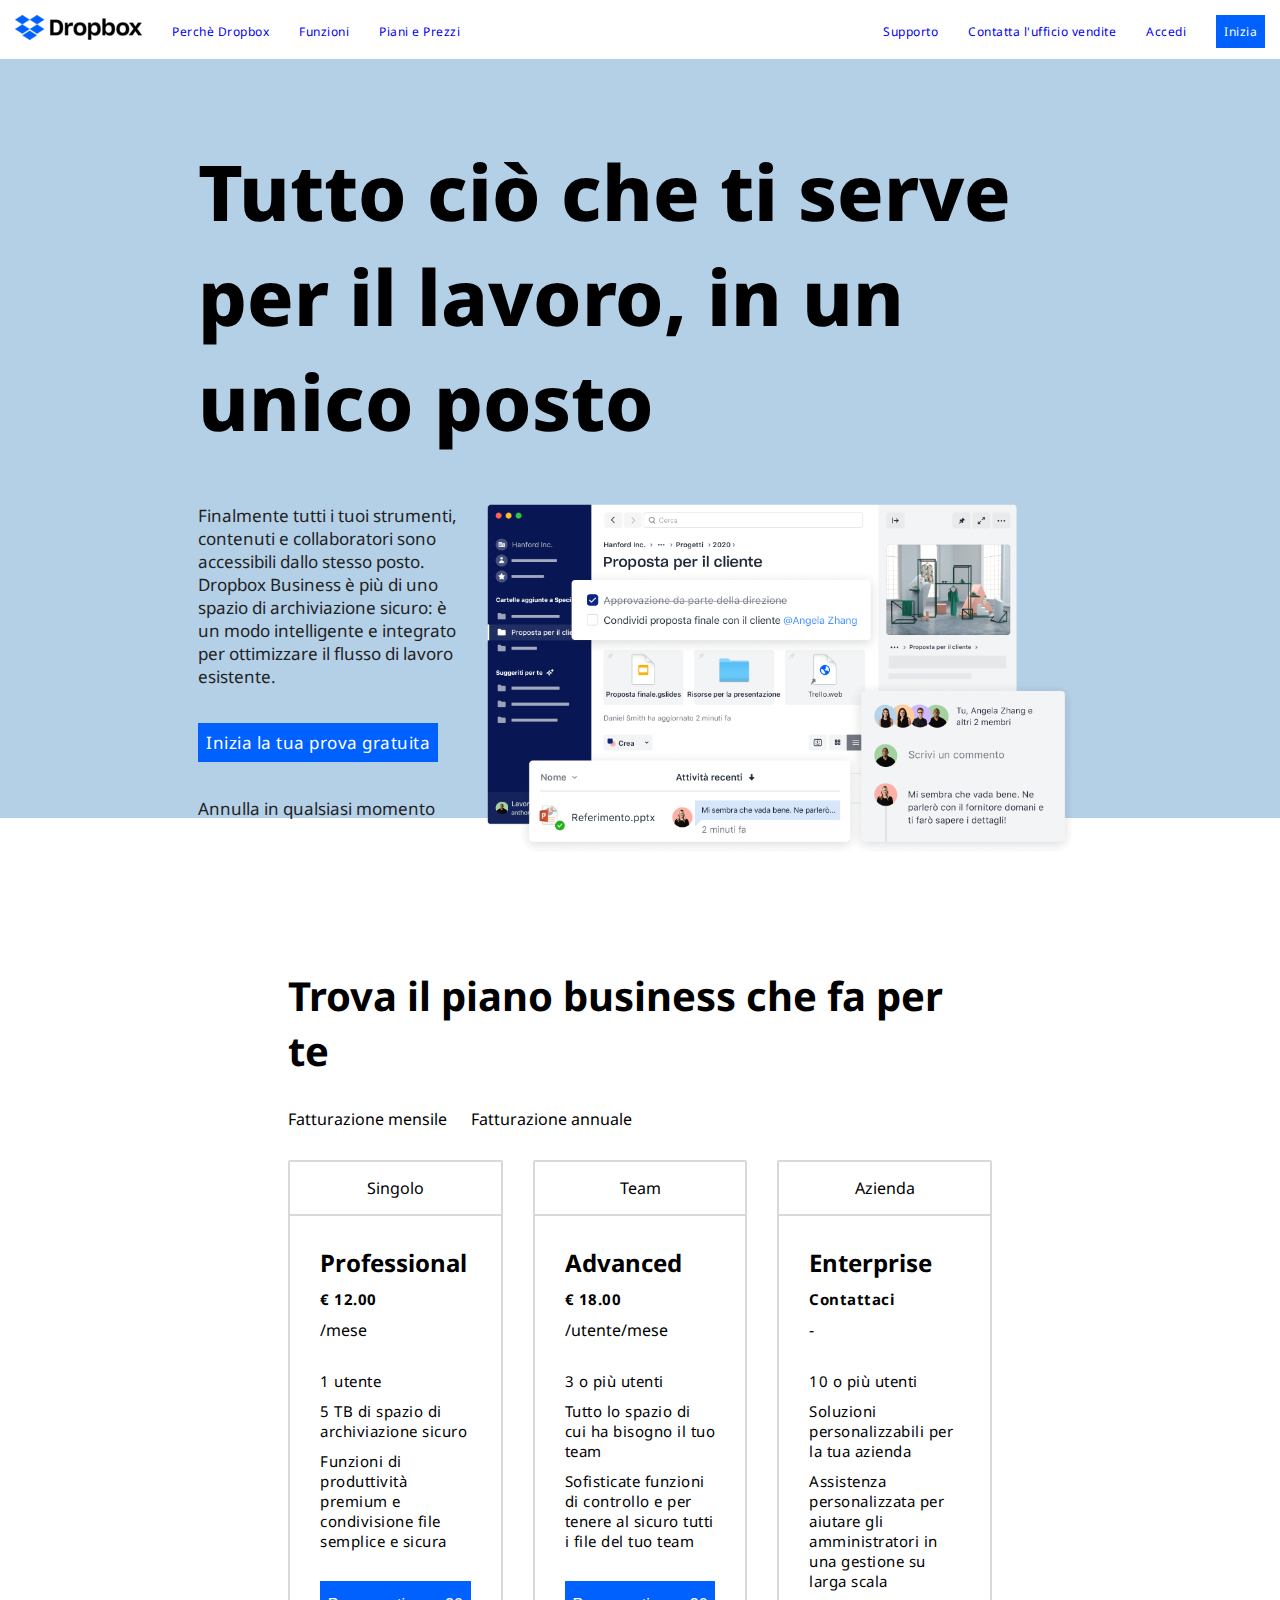
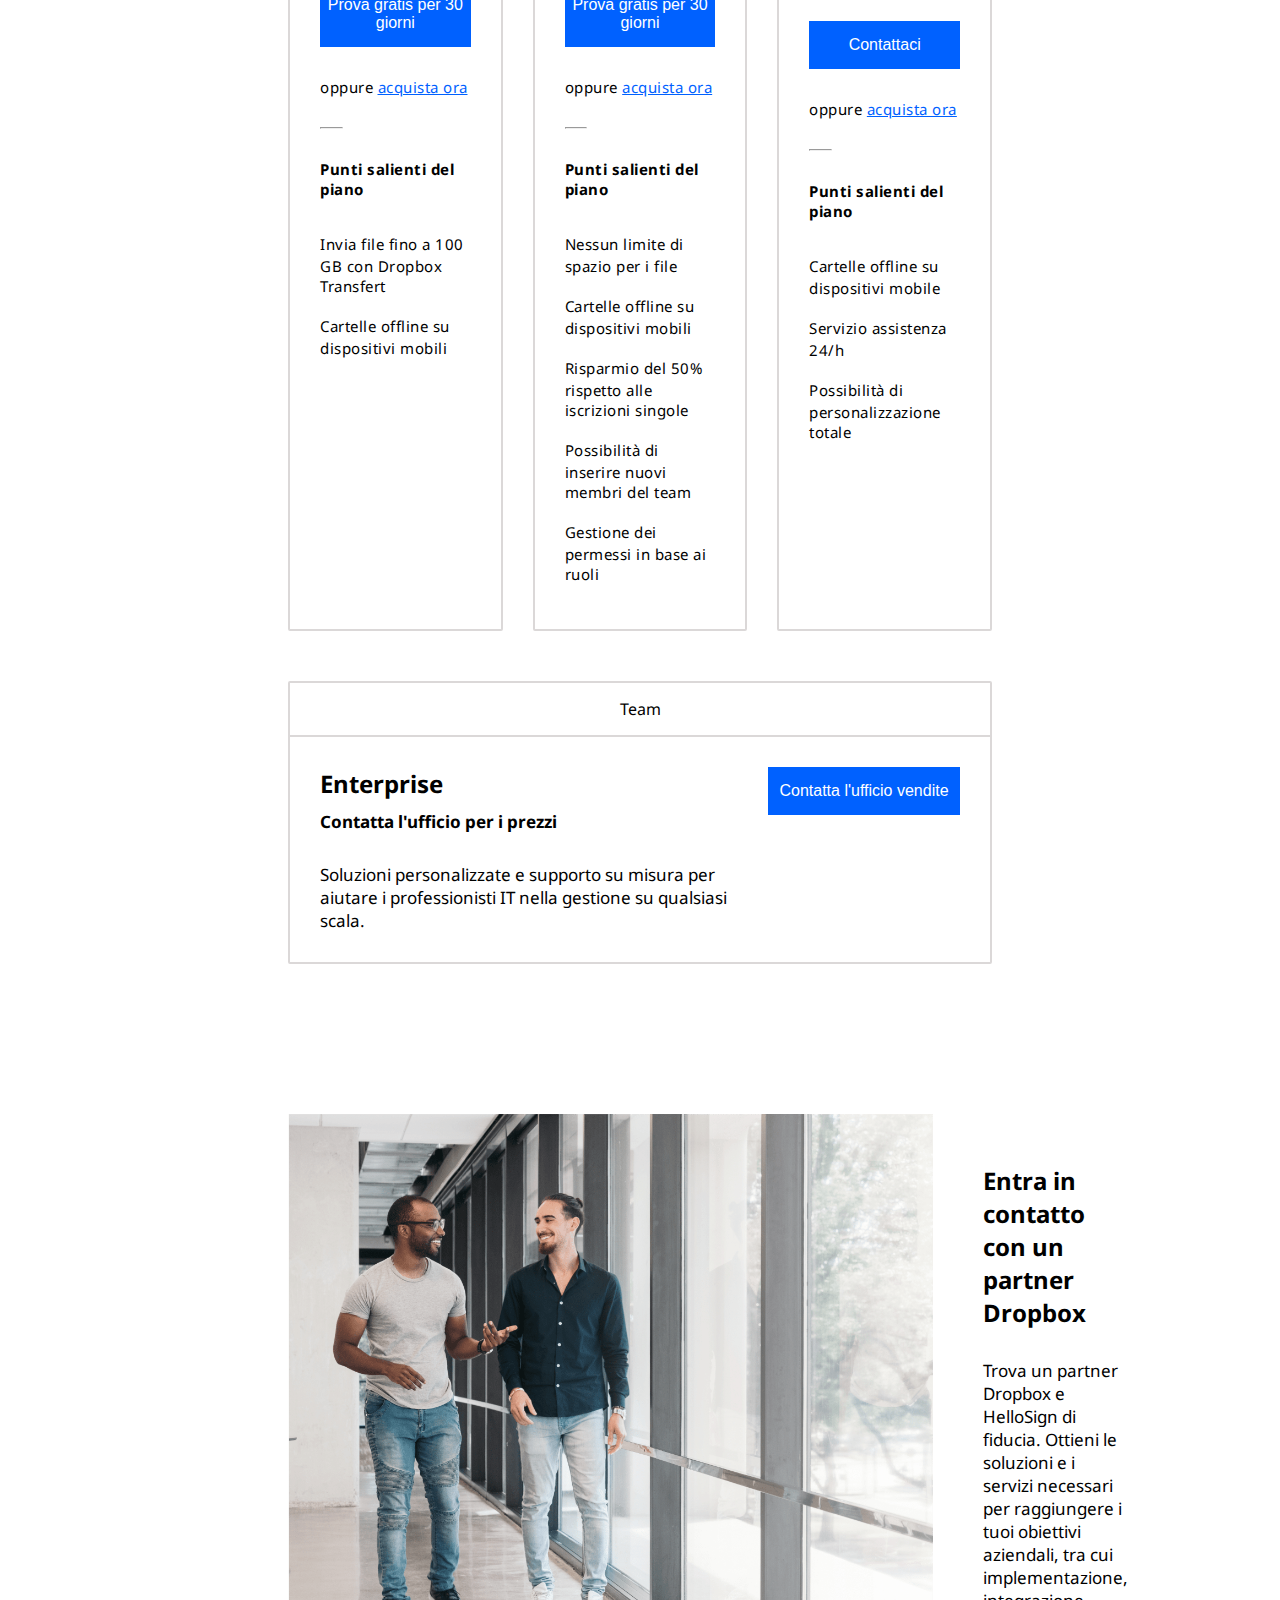
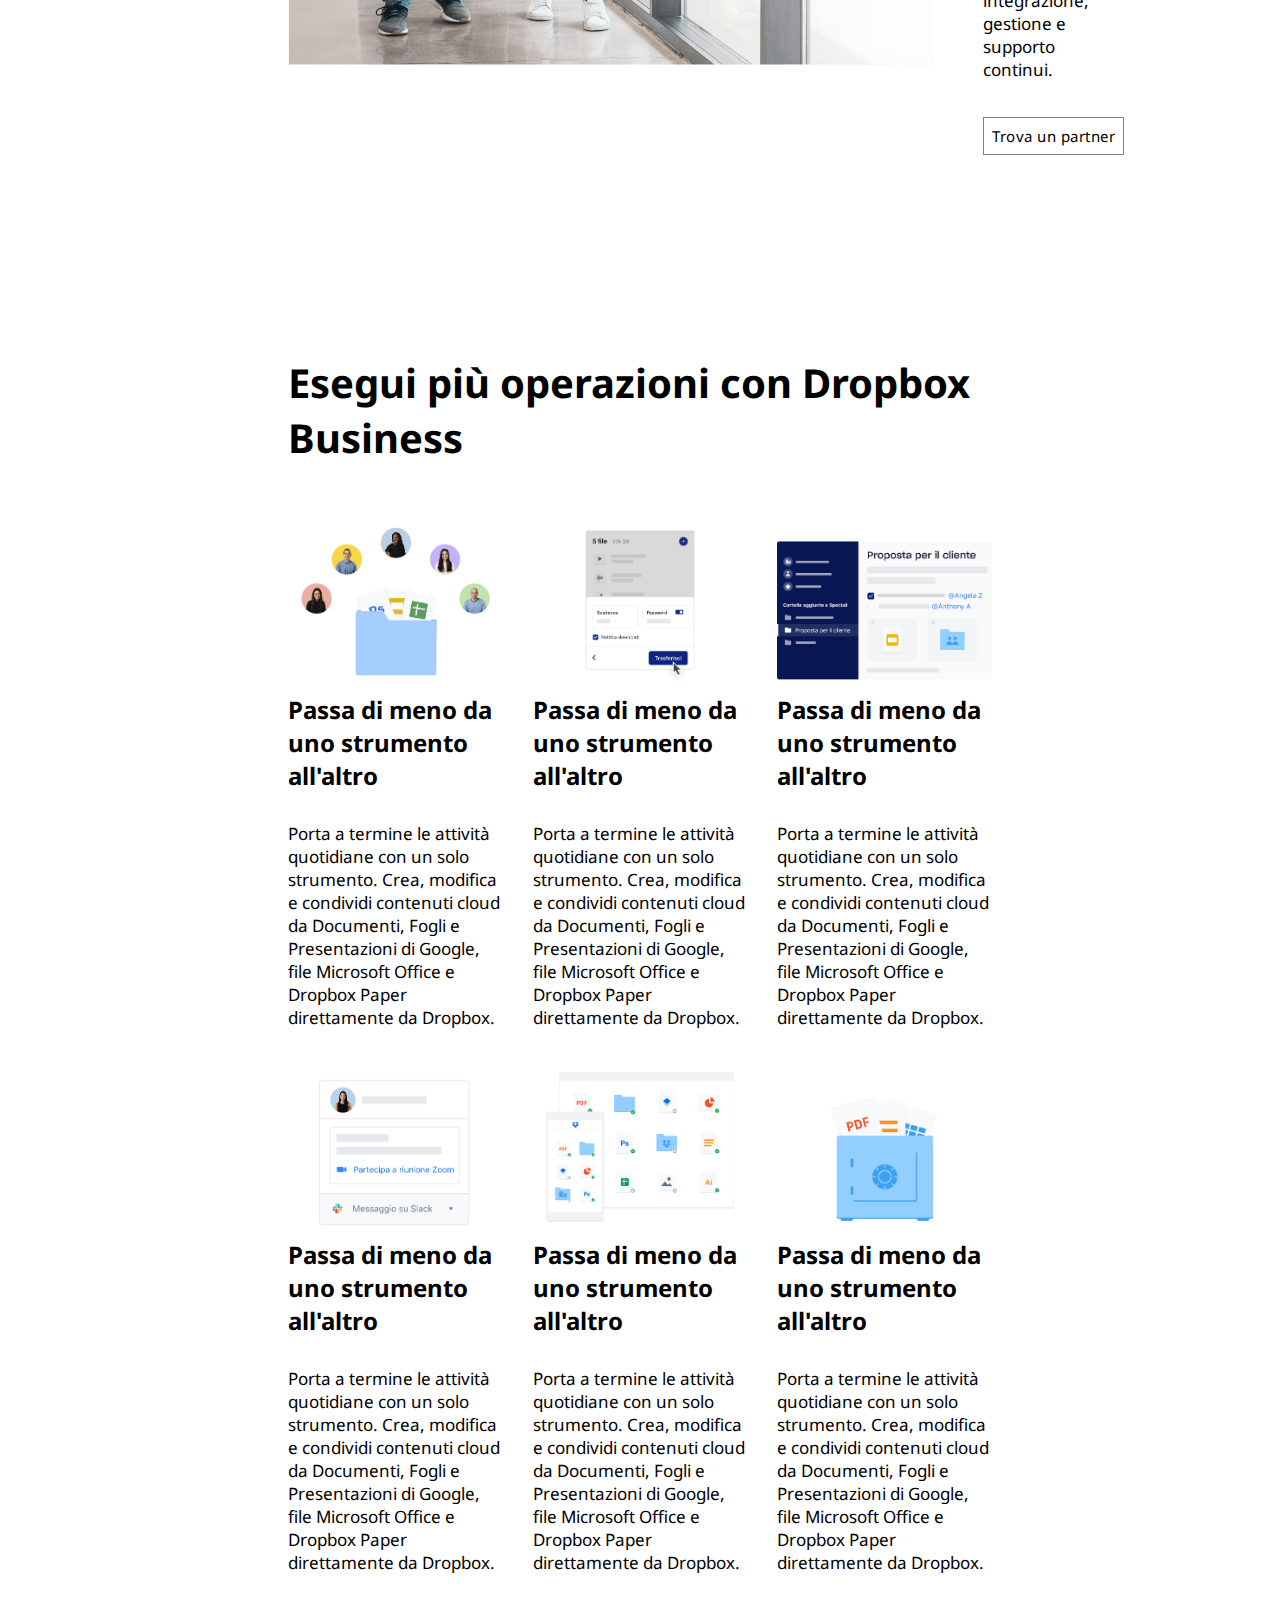
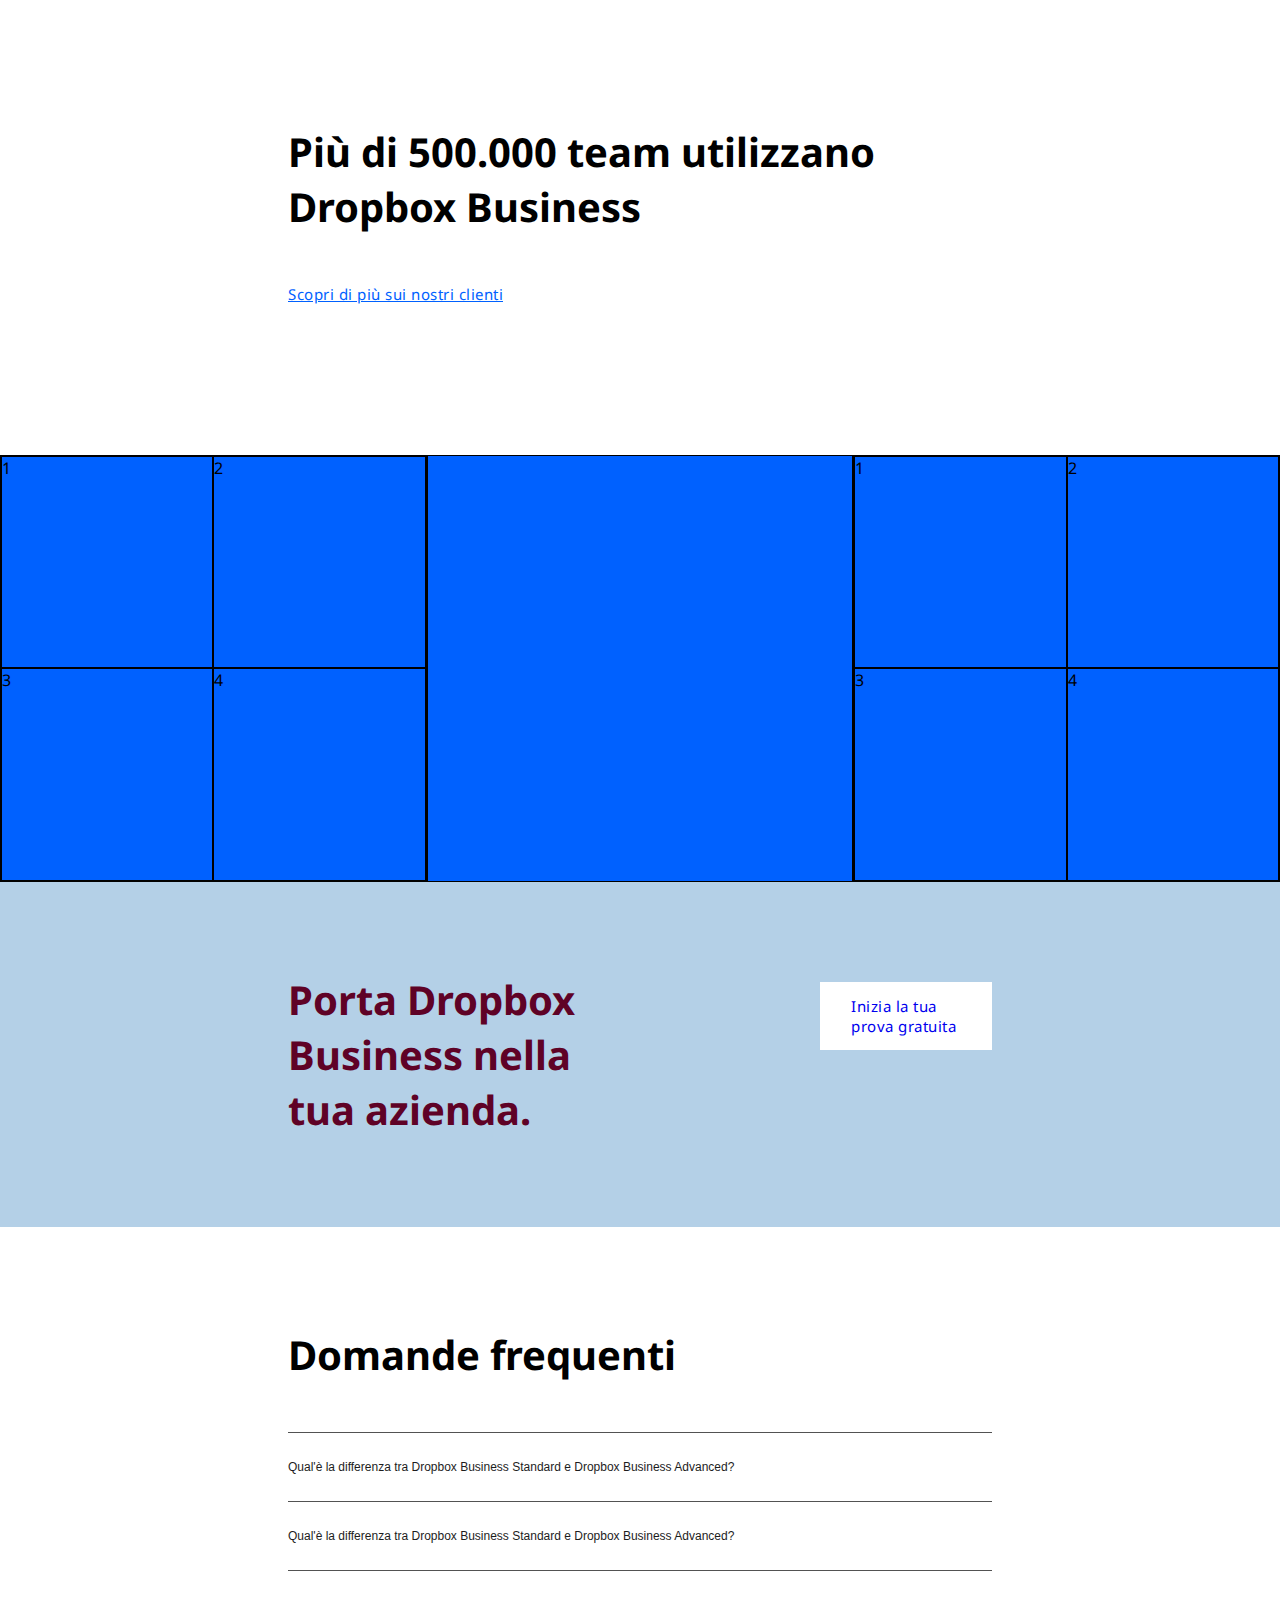
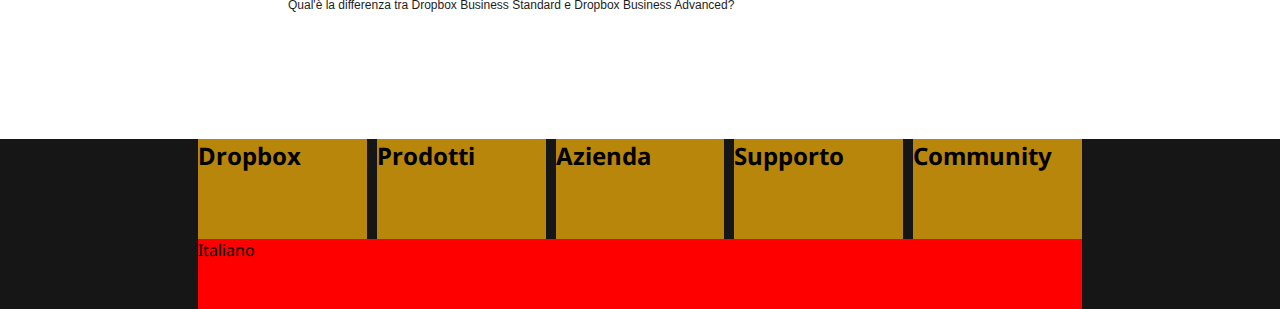
==== commit cb41c679: "add_domande frequenti" ====
--- a/index.html
+++ b/index.html
@@ -266,27 +266,28 @@
         </div>
       </section>
 
-      <div class="container-size-2">
-        <section class="cta">
-          <div class="cta_sezioni">
-            <div class="ctaleft">
-              <h2>Porta Dropbox Business nella tua azienda</h2>
-            </div>
-            <div class="cta-right">
-              <a href="#">Inizia la tua prova gratuita</a>
-            </div>
-          </div>
-        </section>
-
-        <section class="domandeFrequenti">
-          <h2>Domande frequenti</h2>
+      
+      <section class="cta">
+        <div class="cta_sezioni container-size-2">
+          <div class="ctaleft">
+            <h2>Porta Dropbox Business nella tua azienda.</h2>
+          </div>
+          <div class="cta-right">
+            <a href="#">Inizia la tua prova gratuita</a>
+          </div>
+        </div>
+      </section>
+        
+
+      <section class="domandeFrequenti container-size-2">
+       <h2 class="padding-bottom-50">Domande frequenti</h2>
           <div class="dropdown">
             <button class="dropbtn">
               <span
                 >Qual'è la differenza tra Dropbox Business Standard e Dropbox
                 Business Advanced?</span
               >
-              <i class="fa-solid fa-caret-down"></i>
+              <i class="fa-solid fa-angle-down"></i>
             </button>
             <div class="dropdown-content">
               <a href="#"
@@ -304,7 +305,7 @@
                 >Qual'è la differenza tra Dropbox Business Standard e Dropbox
                 Business Advanced?</span
               >
-              <i class="fa-solid fa-caret-down"></i>
+              <i class="fa-solid fa-angle-down"></i>
             </button>
             <div class="dropdown-content">
               <a href="#"
@@ -322,7 +323,7 @@
                 >Qual'è la differenza tra Dropbox Business Standard e Dropbox
                 Business Advanced?</span
               >
-              <i class="fa-solid fa-caret-down"></i>
+              <i class="fa-solid fa-angle-down"></i>
             </button>
             <div class="dropdown-content">
               <a href="#"
@@ -334,7 +335,7 @@
             </div>
           </div>
         </section>
-      </div>
+      
     </main>
 
     <footer>
--- a/css/style.css
+++ b/css/style.css
@@ -50,6 +50,10 @@
 
 .padding-top-50 {
   padding: 50px 0px 0px 0px;
+}
+
+.padding-bottom-50 {
+  padding: 0px 0px 50px 0px;
 }
 
 .padding-top-10 {
@@ -354,7 +358,12 @@
 /* SEZIONE CTA */
 
 .cta {
-  background-color: rgb(150, 193, 250);
+  background-color: #b4d0e7;
+  padding: 90px 0px;
+}
+
+.cta h2 {
+  color: #5f0226;
 }
 
 .cta_sezioni {
@@ -362,7 +371,30 @@
   justify-content: space-between;
 }
 
+.ctaleft,
+.cta-right {
+  width: 50%;
+}
+
+.cta-right {
+  position: relative;
+}
+
+.cta-right a {
+  padding: 14px 31px;
+  background-color: #fff;
+  text-decoration: none;
+  display: inline-block;
+  position: absolute;
+  top: 10px;
+  left: 180px;
+}
+
 /* SEZIONE DOMANDE */
+
+.domandeFrequenti {
+  padding: 100px 0px;
+}
 
 .dropdown {
   position: relative;
@@ -371,7 +403,7 @@
 .dropbtn {
   background-color: #ffffff;
   color: rgb(29, 29, 29);
-  padding: 27px;
+  padding: 27px 0px;
   font-size: 12px;
   border: none;
   width: 100%;
@@ -477,10 +509,9 @@
   background-color: #0061ff;
 }
 
-.debug .domandeFrequenti {
+/* .debug .domandeFrequenti {
   background-color: rgb(255, 145, 0);
-  height: 300px;
-}
+} */
 
 .debug .footer_box {
   background-color: darkgoldenrod;
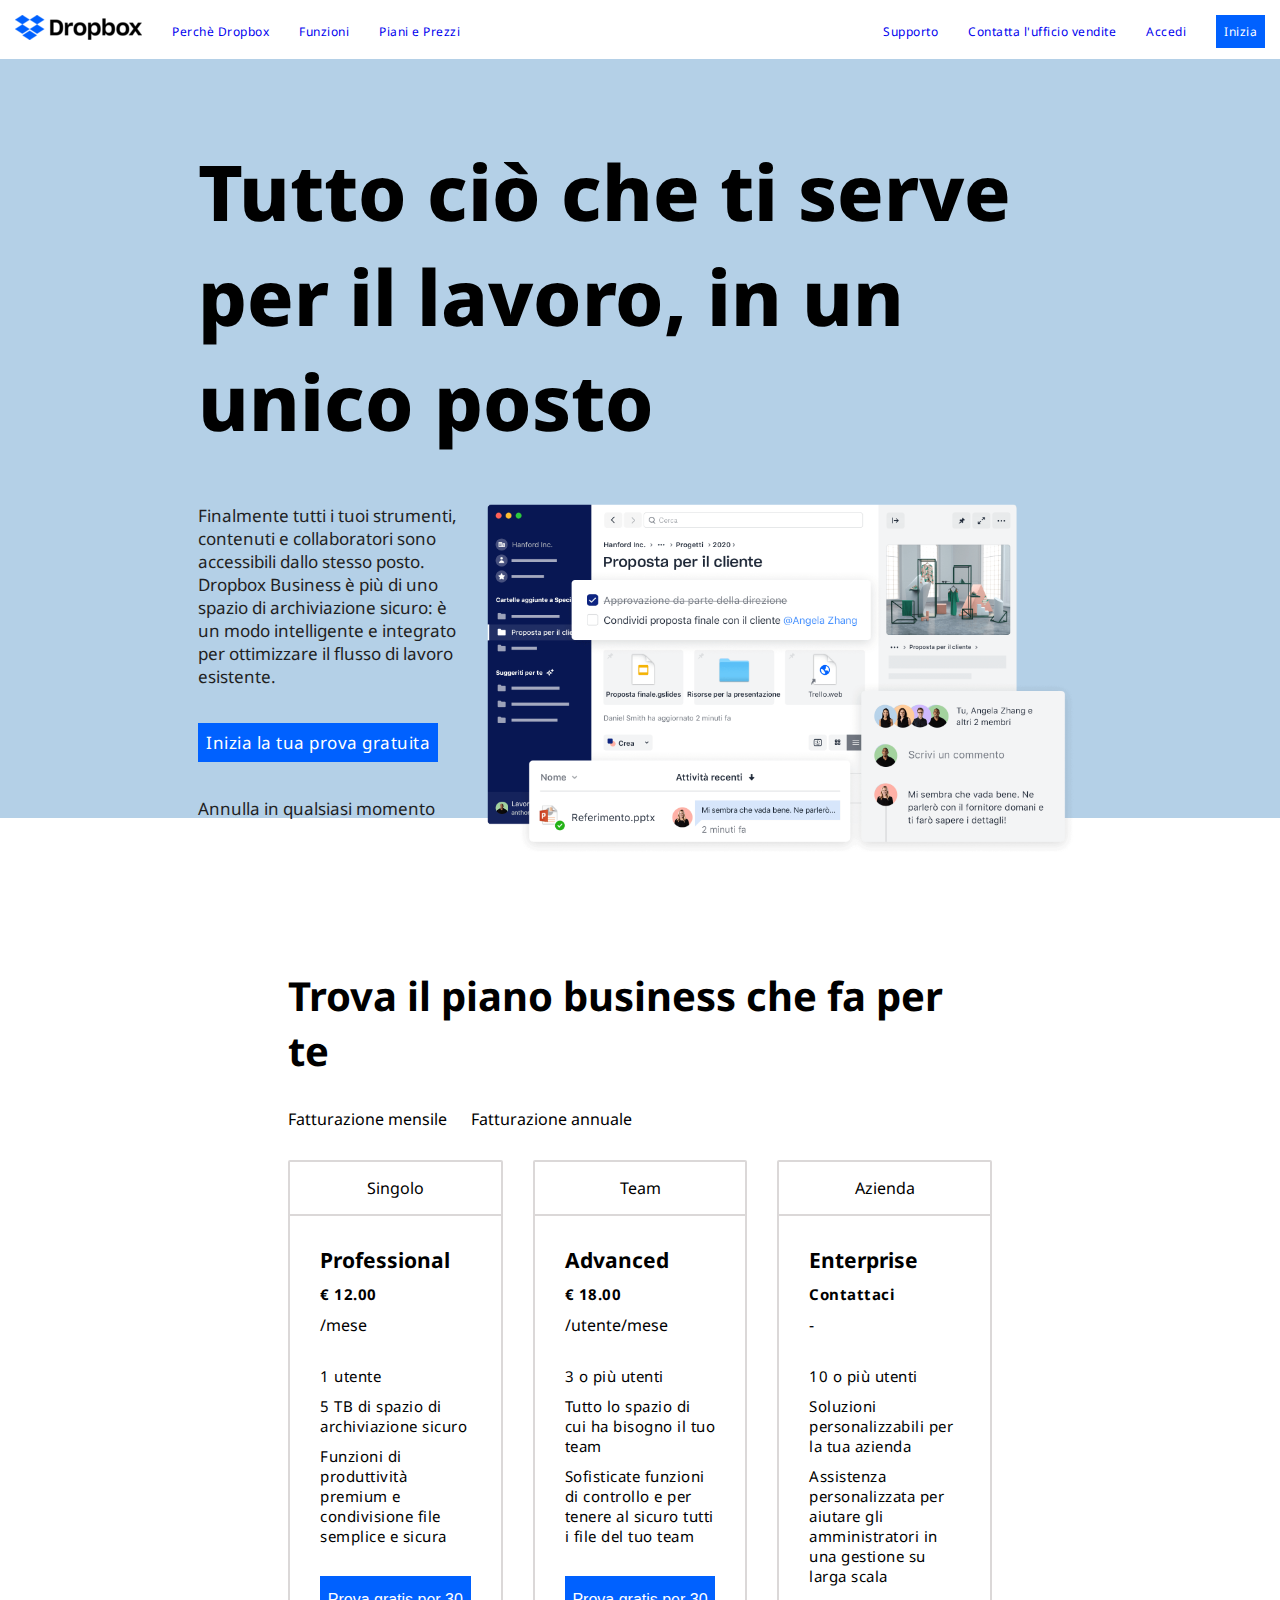
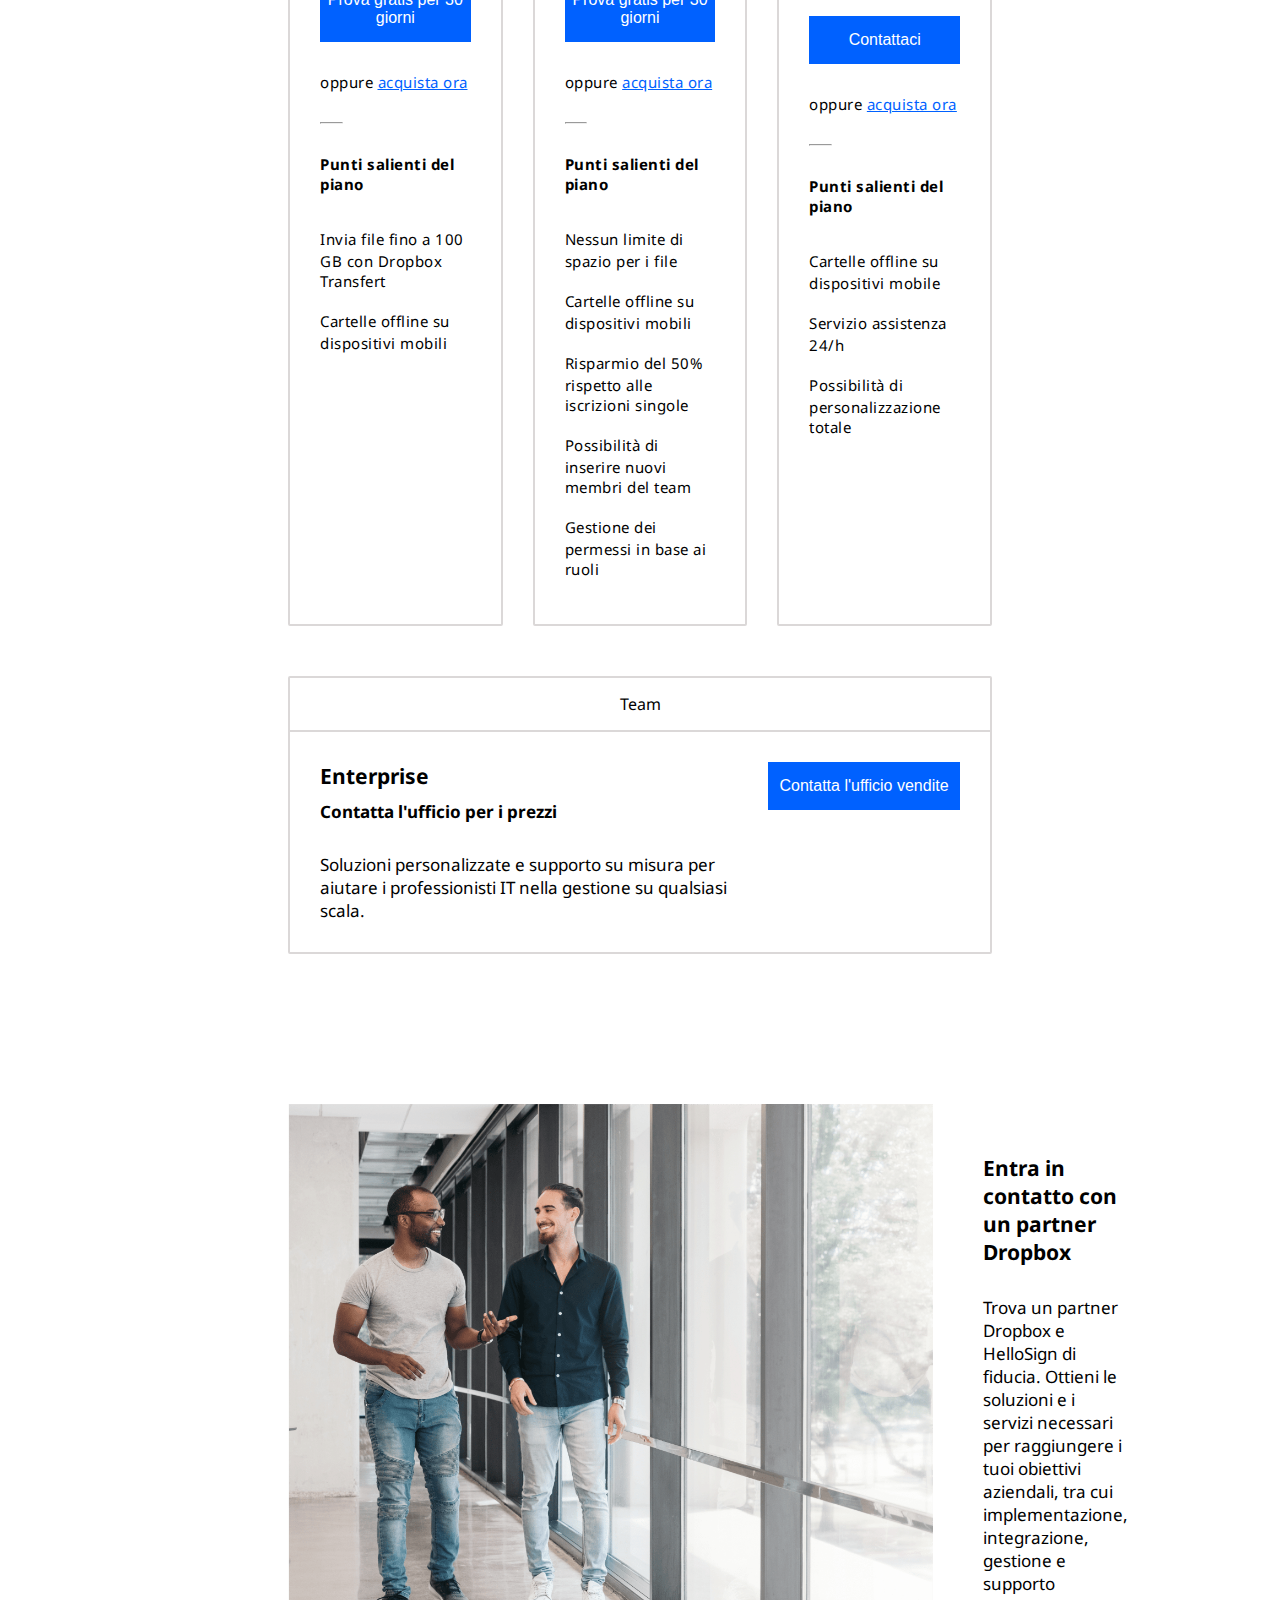
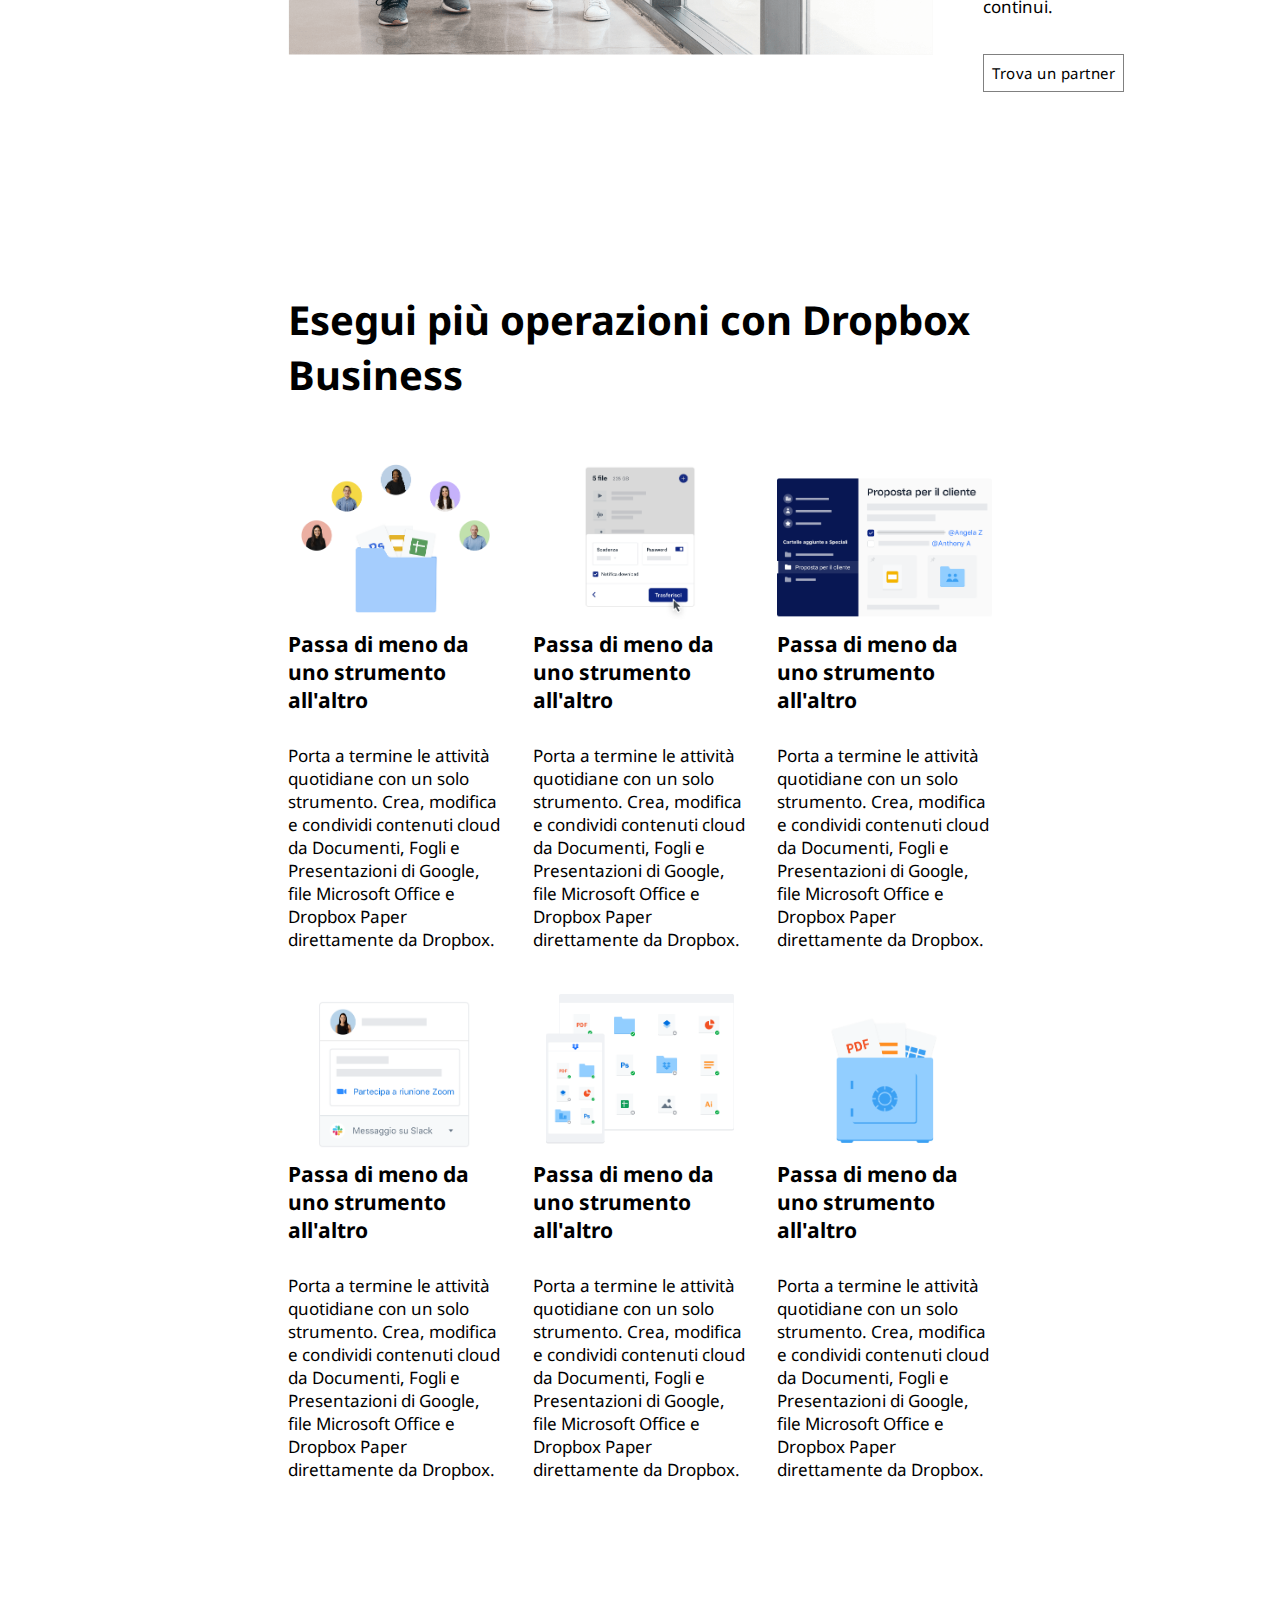
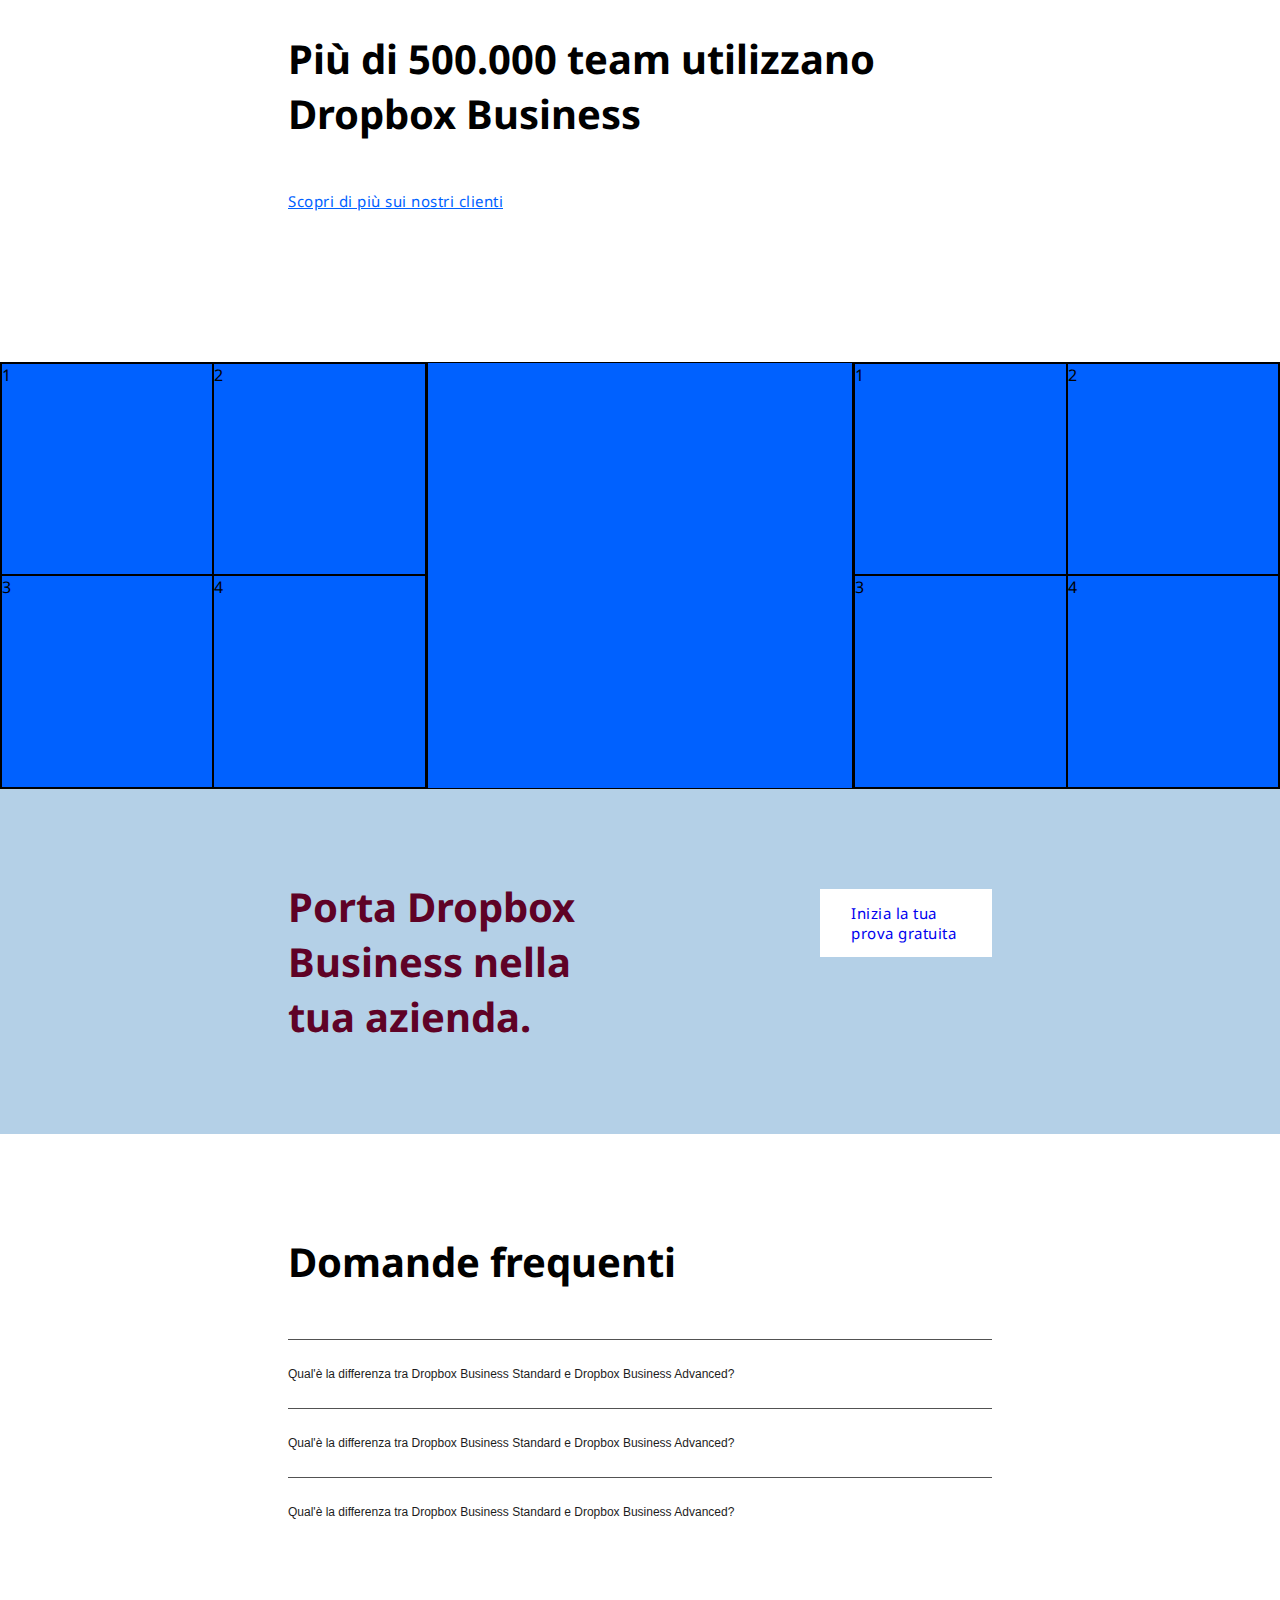
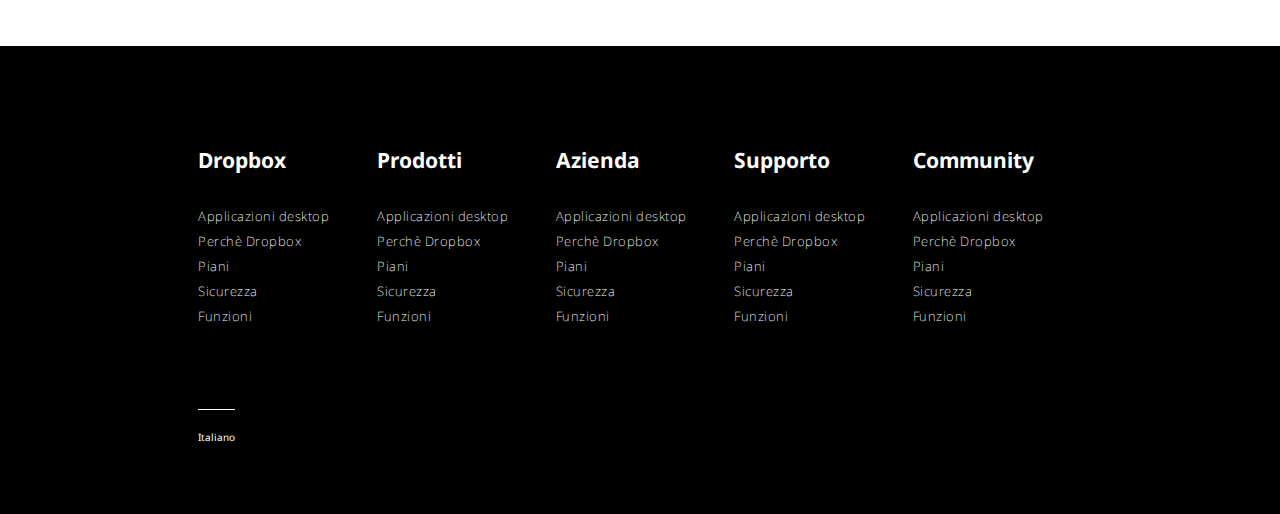
==== commit 1e3dd632: "add_footer" ====
--- a/index.html
+++ b/index.html
@@ -343,58 +343,60 @@
         <div class="footerContainer_box">
           <div class="footer_box">
             <h4>Dropbox</h4>
-            <ul>
-              <li></li>
-              <li></li>
-              <li></li>
-              <li></li>
-              <li></li>
+            <ul class="padding-top-30">
+              <li>Applicazioni desktop</li>
+              <li>Perchè Dropbox</li>
+              <li>Piani</li>
+              <li>Sicurezza</li>
+              <li>Funzioni</li>
             </ul>
           </div>
           <div class="footer_box">
             <h4>Prodotti</h4>
-            <ul>
-              <li></li>
-              <li></li>
-              <li></li>
-              <li></li>
-              <li></li>
+            <ul class="padding-top-30">
+              <li>Applicazioni desktop</li>
+              <li>Perchè Dropbox</li>
+              <li>Piani</li>
+              <li>Sicurezza</li>
+              <li>Funzioni</li>
             </ul>
           </div>
           <div class="footer_box">
             <h4>Azienda</h4>
-            <ul>
-              <li></li>
-              <li></li>
-              <li></li>
-              <li></li>
-              <li></li>
+            <ul class="padding-top-30">
+              <li>Applicazioni desktop</li>
+              <li>Perchè Dropbox</li>
+              <li>Piani</li>
+              <li>Sicurezza</li>
+              <li>Funzioni</li>
             </ul>
           </div>
           <div class="footer_box">
             <h4>Supporto</h4>
-            <ul>
-              <li></li>
-              <li></li>
-              <li></li>
-              <li></li>
-              <li></li>
+            <ul class="padding-top-30">
+              <li>Applicazioni desktop</li>
+              <li>Perchè Dropbox</li>
+              <li>Piani</li>
+              <li>Sicurezza</li>
+              <li>Funzioni</li>
             </ul>
           </div>
           <div class="footer_box">
             <h4>Community</h4>
-            <ul>
-              <li></li>
-              <li></li>
-              <li></li>
-              <li></li>
-              <li></li>
+            <ul class="padding-top-30">
+              <li>Applicazioni desktop</li>
+              <li>Perchè Dropbox</li>
+              <li>Piani</li>
+              <li>Sicurezza</li>
+              <li>Funzioni</li>
             </ul>
           </div>
         </div>
         <div class="language">
-          <i class="fa-solid fa-earth-americas"></i><span>Italiano</span
-          ><i class="fa-solid fa-caret-up"></i>
+          <div class="icon-language">
+            <i class="fa-solid fa-earth-americas"></i><span>  Italiano</span
+            >   <i class="fa-solid fa-caret-up"></i>
+          </div>
         </div>
       </div>
     </footer>
--- a/css/style.css
+++ b/css/style.css
@@ -41,7 +41,7 @@
 }
 
 h4 {
-  font-size: 24px;
+  font-size: 21px;
 }
 
 .padding-top-30 {
@@ -443,7 +443,8 @@
 /* SEZIONE FOOTER */
 
 footer {
-  background-color: rgb(22, 22, 22);
+  background-color: rgb(0, 0, 0);
+  padding: 100px 0px 50px 0px;
 }
 
 .footerContainer_box {
@@ -454,10 +455,29 @@
 
 .footer_box {
   width: calc(100% / 5);
+  color: #fff;
 }
 
 .footer_box ul {
   list-style: none;
+}
+
+.footer_box ul li {
+  font-size: 13px;
+  font-weight: 200;
+  line-height: 25px;
+}
+
+.language {
+  margin-top: 80px;
+  color: #fff;
+  font-size: 10px;
+  border-top: 1px solid #fff;
+  display: inline-block;
+}
+
+.icon-language {
+  padding: 20px 0px;
 }
 
 /* DEBUG */
@@ -509,24 +529,23 @@
   background-color: #0061ff;
 }
 
+.debug .designit-card {
+  border: 1px solid black;
+}
+
+.debug .designit-cubo {
+  border: 1px solid black;
+}
+
 /* .debug .domandeFrequenti {
   background-color: rgb(255, 145, 0);
-} */
+} 
 
 .debug .footer_box {
   background-color: darkgoldenrod;
-  height: 100px;
 }
 
 .debug .language {
   height: 70px;
   background-color: red;
-}
-
-.debug .designit-card {
-  border: 1px solid black;
-}
-
-.debug .designit-cubo {
-  border: 1px solid black;
-}
+}*/
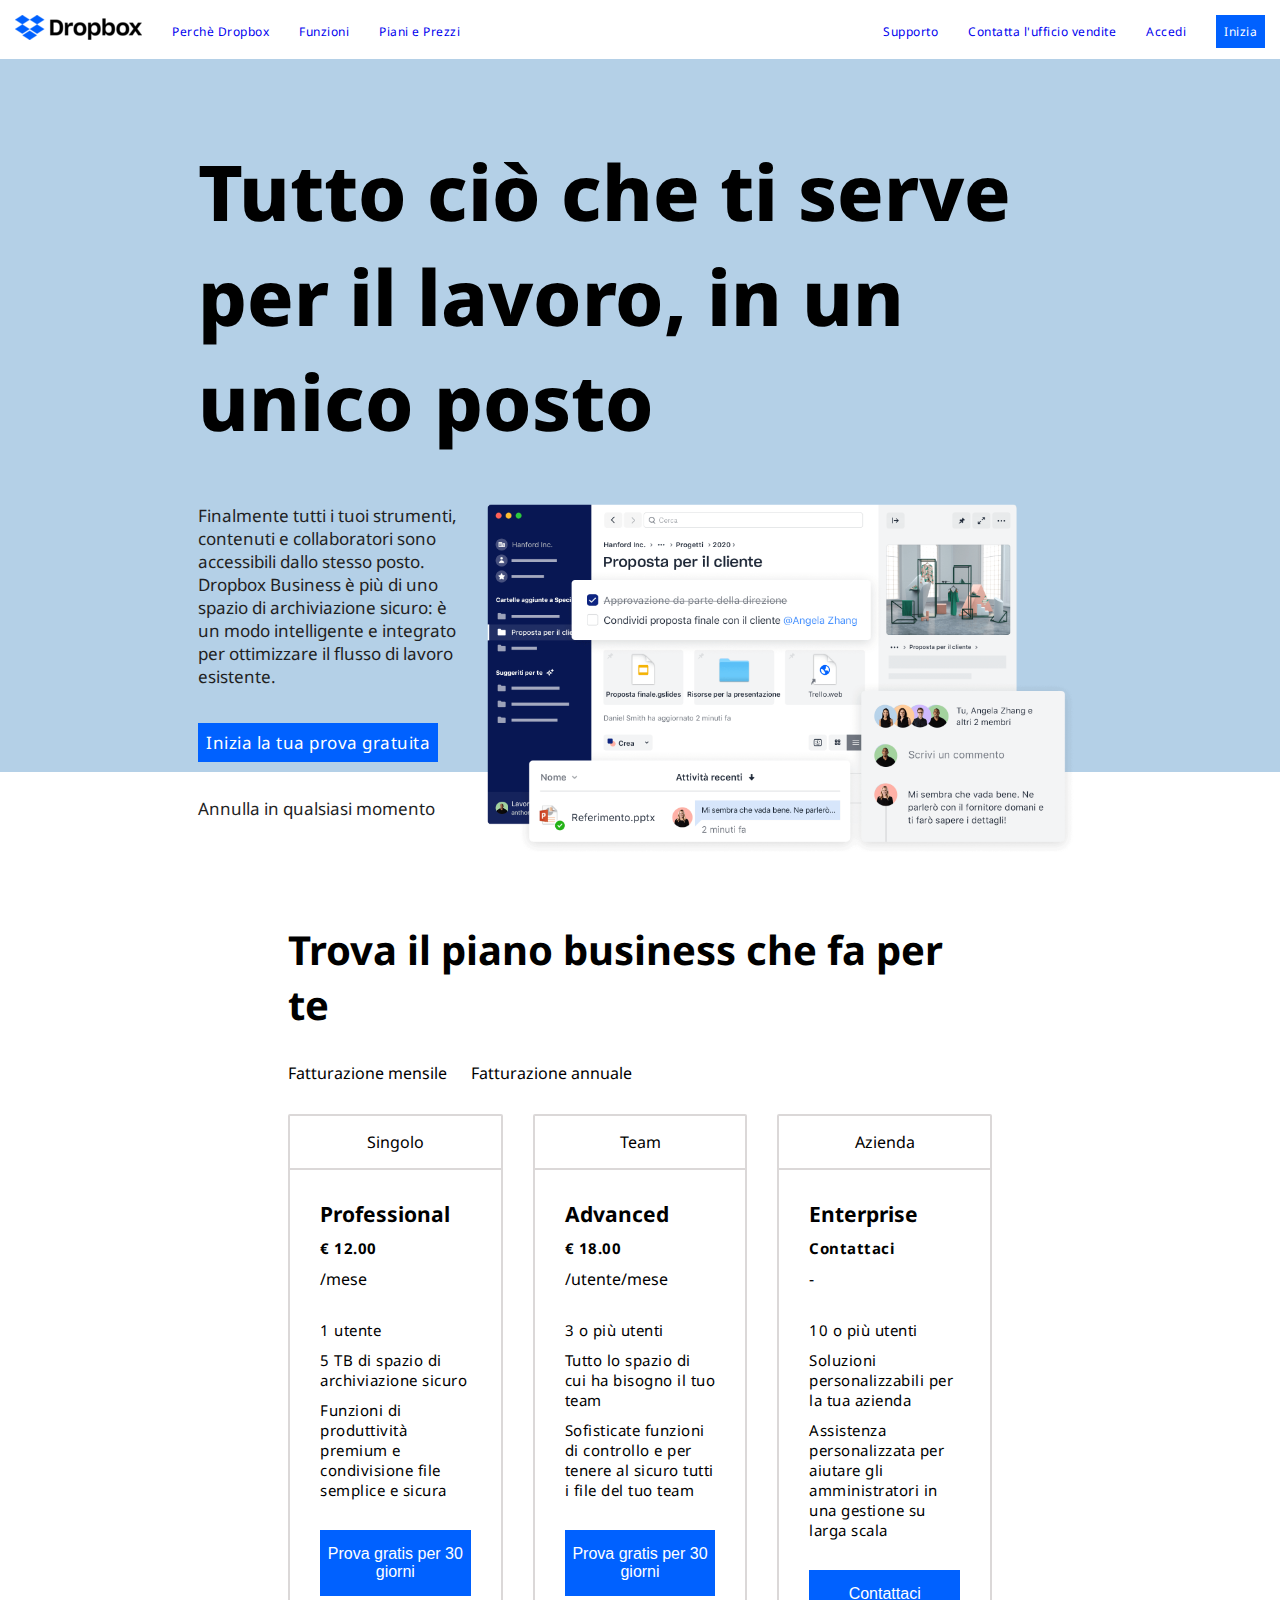
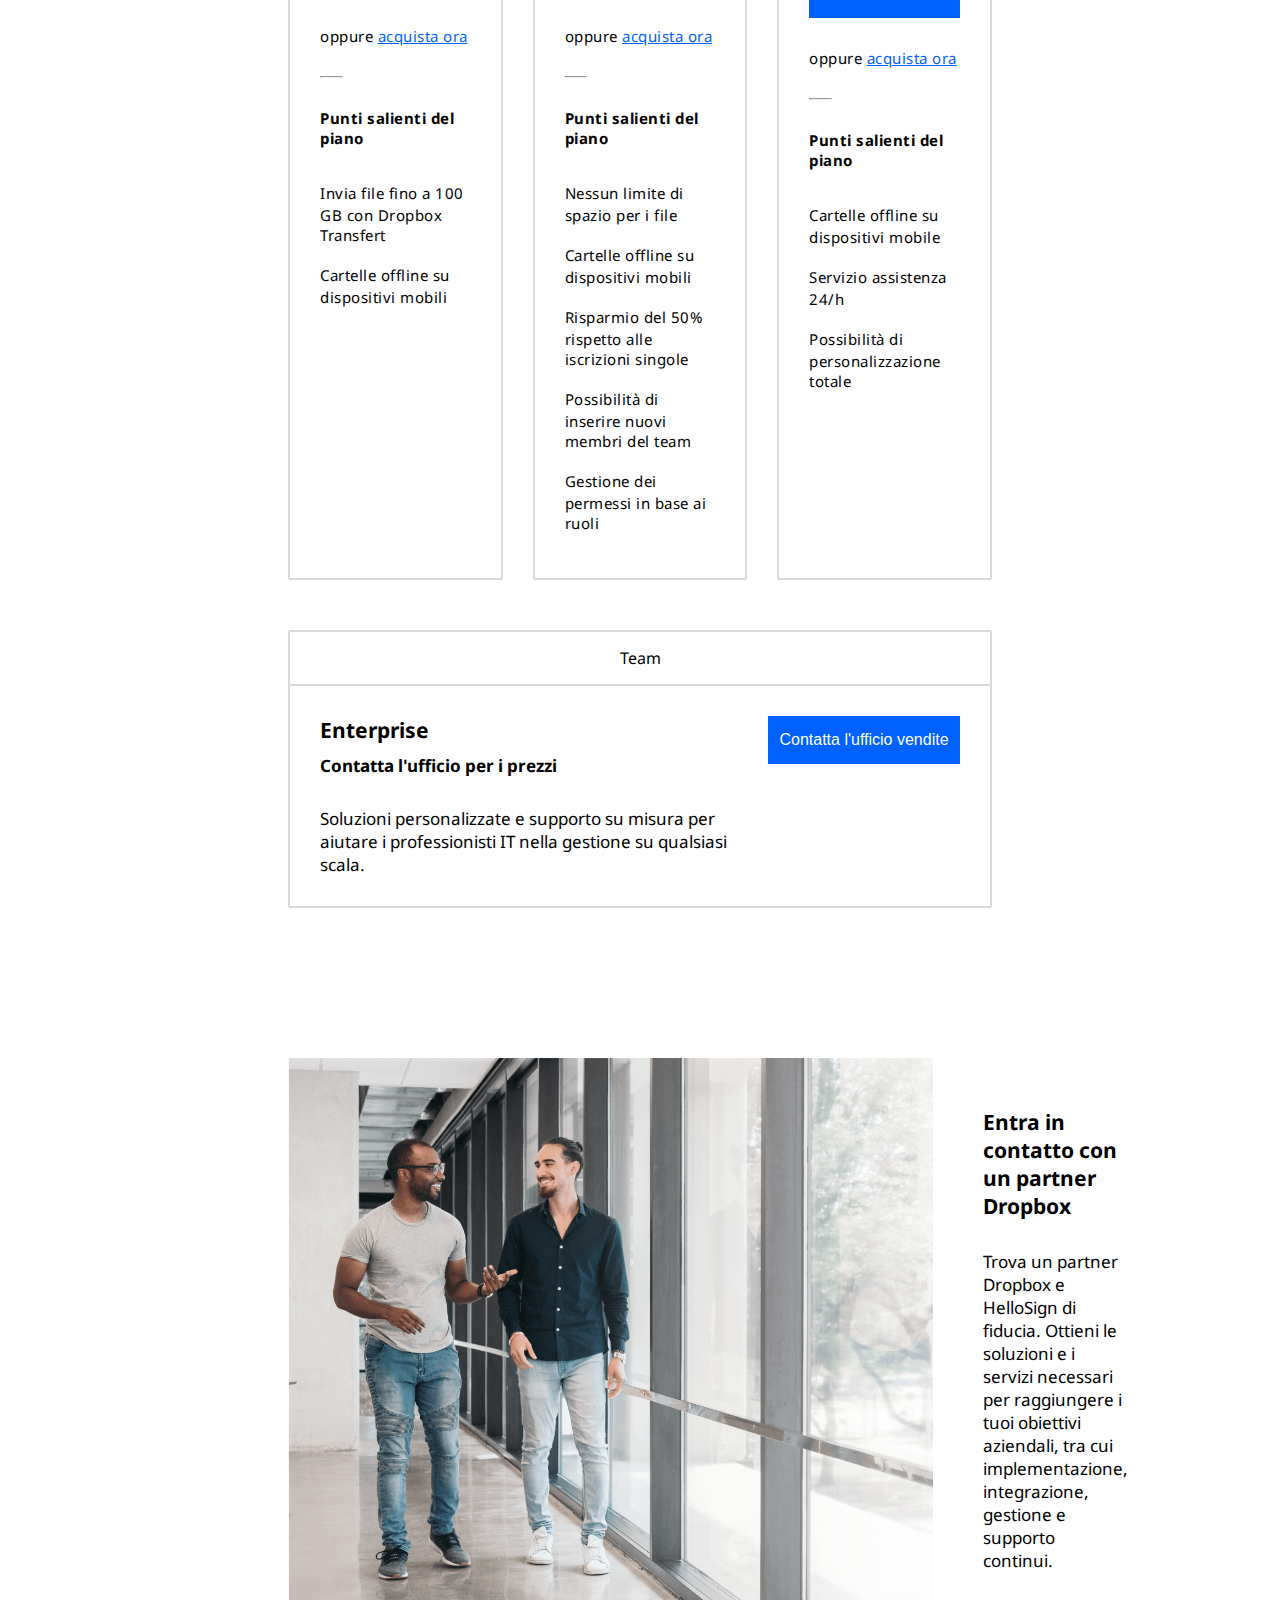
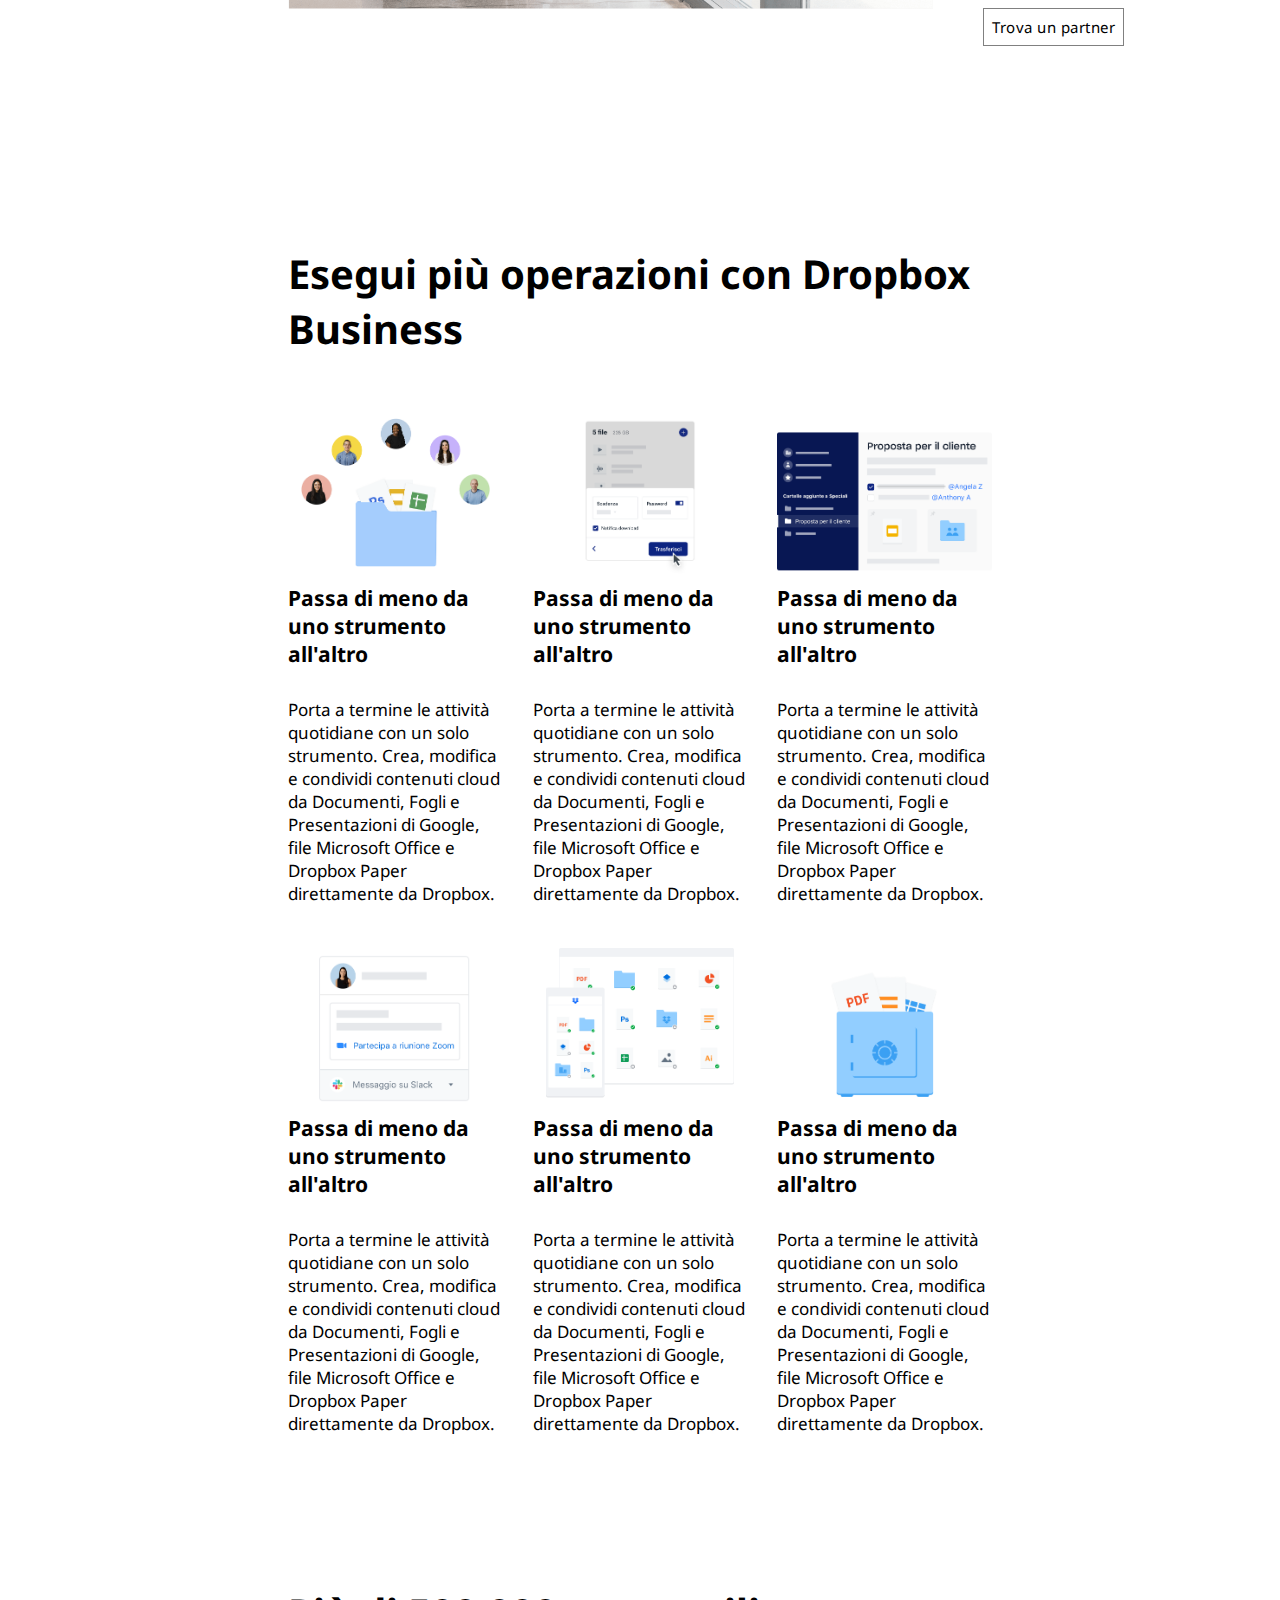
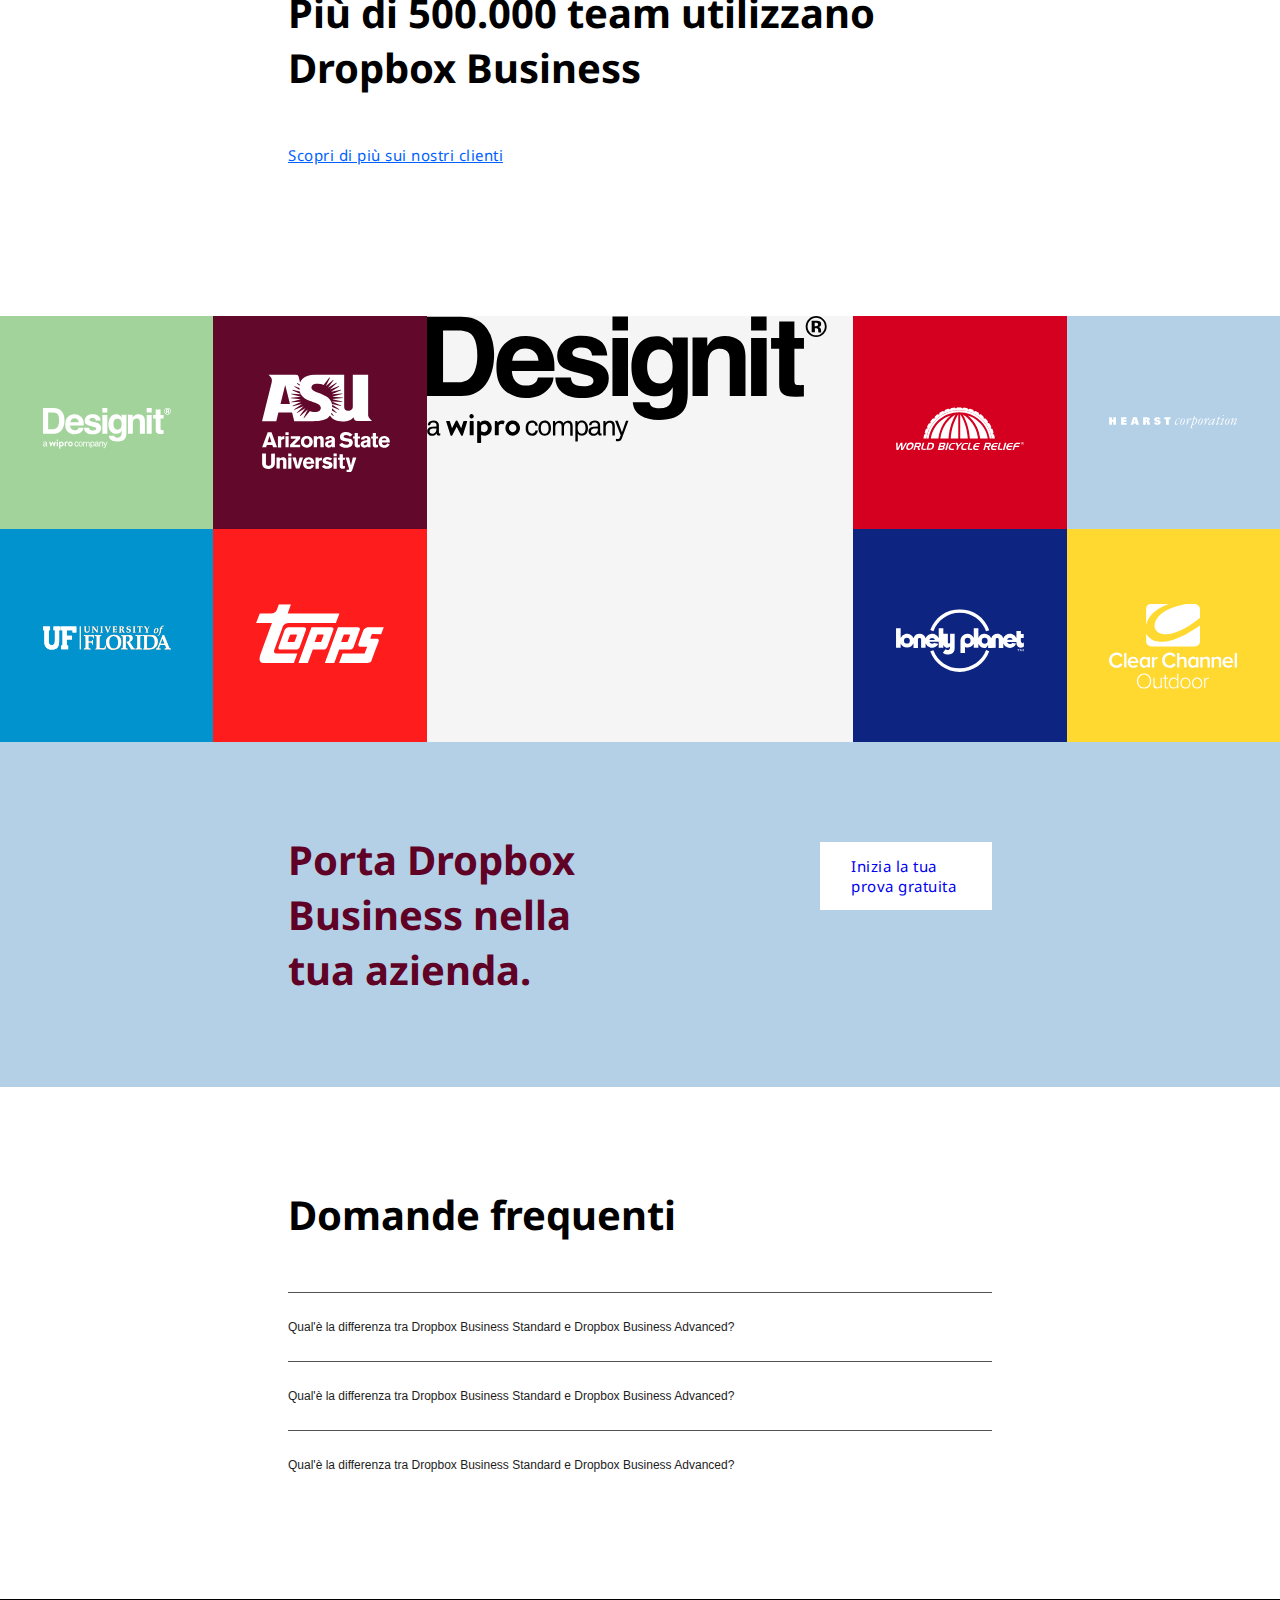
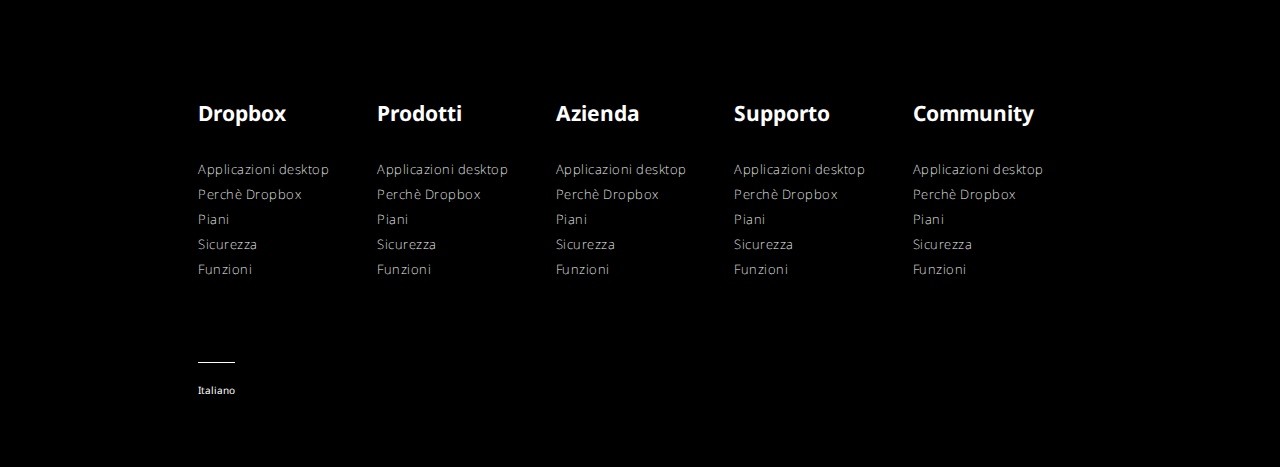
==== commit b166e9f7: "add_pisizione loghi designit" ====
--- a/index.html
+++ b/index.html
@@ -24,7 +24,7 @@
     <link rel="stylesheet" href="css/style.css" />
     <title>Dropbox</title>
   </head>
-  <body class="debug">
+  <body>
     <header>
       <div class="nav">
         <div class="nav_link-sinistra">
@@ -62,7 +62,7 @@
               </p>
               <a href="#" class="fake-btn">Inizia la tua prova gratuita</a>
               <p>Annulla in qualsiasi momento</p>
-              <i class="fa-solid fa-arrow-down"></i>
+              <a href="#Business"><i class="fa-solid fa-arrow-down"></i></a>
             </div>
             <div class="header_container-destra">
               <img src="img/jumbo.png" alt="img" />
@@ -74,7 +74,7 @@
 
     <main>
       <div class="container-size-2">
-        <section class="pianoBusiness">
+        <section id="Business" class="pianoBusiness">
           <h2>Trova il piano business che fa per te</h2>
           <div class="btn-fatturazione">
             <span class="span-fatturazione-1"><i class="fa-solid fa-circle-dot"></i>  Fatturazione mensile</span>
@@ -251,18 +251,18 @@
       </div>
 
       <section class="designit">
-        <div class="designit-card designit_left">
-          <div class="designit-cubo">1</div>
-          <div class="designit-cubo">2</div>
-          <div class="designit-cubo">3</div>
-          <div class="designit-cubo">4</div>
-        </div>
-        <div class="designit-card designit_center"></div>
+        <div class="designit-card designit_left">  
+          <div class="designit-cubo cubo-green"><img src="img/designit.svg" alt=""></div>
+          <div class="designit-cubo cubo-bordeaux"><img src="img/arizona_state_university.svg" alt=""></div>
+          <div class="designit-cubo cubo-azzuro"><img src="img/university_of_florida.svg" alt=""></div>
+          <div class="designit-cubo cubo-orangeRed"><img src="img/topps.svg" alt=""></div>
+        </div>
+        <div class="designit-card designit_center"><img src="img/designit.svg" alt=""></div>
         <div class="designit-card designit_right">
-          <div class="designit-cubo">1</div>
-          <div class="designit-cubo">2</div>
-          <div class="designit-cubo">3</div>
-          <div class="designit-cubo">4</div>
+          <div class="designit-cubo cubo-red"><img src="img/world_bicycle_relief.svg" alt=""></div>
+          <div class="designit-cubo cubo-lightBlue"><img src="img/hearst_corp.svg" alt=""></div>
+          <div class="designit-cubo cubo-blue"><img src="img/lonely_planet.svg" alt=""></div>
+          <div class="designit-cubo cubo-giallo"><img src="img/clear_channel.svg" alt=""></div>
         </div>
       </section>
 
--- a/css/style.css
+++ b/css/style.css
@@ -5,6 +5,10 @@
   box-sizing: border-box;
 }
 
+html {
+  scroll-behavior: smooth;
+}
+
 body {
   font-family: "Noto Sans", sans-serif;
 }
@@ -139,6 +143,7 @@
 .header_container-sinistra i {
   font-size: 60px;
   padding-top: 48px;
+  color: #000;
 }
 
 .header_container-destra {
@@ -341,6 +346,79 @@
   height: 50%;
 }
 
+.cubo-green {
+  background-color: #a2d39b;
+  position: relative;
+}
+
+.cubo-green img,
+.cubo-azzuro img,
+.cubo-red img,
+.cubo-lightBlue img {
+  top: 48%;
+  left: 35%;
+  transform: translate(-25%, -25%);
+}
+
+.cubo-bordeaux {
+  background-color: #61082b;
+  position: relative;
+}
+
+.cubo-orangeRed img {
+  top: 42%;
+  left: 35%;
+  transform: translate(-25%, -25%);
+}
+
+.cubo-bordeaux img {
+  top: 39%;
+  left: 38%;
+  transform: translate(-25%, -25%);
+}
+
+.cubo-azzuro {
+  background-color: #0093ce;
+  position: relative;
+}
+
+.cubo-orangeRed {
+  background-color: #ff1c1c;
+  position: relative;
+}
+
+.cubo-red {
+  background-color: #d5001f;
+  position: relative;
+}
+
+.cubo-lightBlue {
+  background-color: #b4d0e7;
+  position: relative;
+}
+
+.cubo-blue {
+  background-color: #0d2481;
+  position: relative;
+}
+
+.cubo-blue img,
+.cubo-giallo img {
+  top: 45%;
+  left: 35%;
+  transform: translate(-25%, -25%);
+}
+
+.cubo-giallo {
+  background-color: #ffd830;
+  position: relative;
+}
+
+.designit_center {
+  background-color: #f5f5f5;
+  position: relative;
+}
+
 .designit_left,
 .designit_right {
   display: flex;
@@ -353,6 +431,15 @@
 
 .designit_right {
   justify-content: flex-end;
+}
+
+.designit-cubo img {
+  width: 60%;
+  position: absolute;
+}
+
+.designit-cubo img {
+  filter: invert(1);
 }
 
 /* SEZIONE CTA */
@@ -481,17 +568,17 @@
 }
 
 /* DEBUG */
-/* .debug .nav {
+.debug .nav {
   background-color: rgb(255, 149, 149);
-} 
+}
 
 .debug .header {
   background-color: aquamarine;
-} 
+}
 
 .debug .header_container {
   background-color: rgb(102, 56, 230);
-} 
+}
 
 .debug .pianoBusiness {
   background-color: rgb(235, 93, 147);
@@ -513,13 +600,12 @@
 
 .debug .partnerContatto_img {
   background-color: rgb(99, 99, 99);
-  
 }
 
 .debug .card {
   background-color: rgb(226, 255, 59);
   height: 200px;
-}*/
+}
 
 .debug .designit {
   background-color: rgb(55, 114, 0);
@@ -537,9 +623,9 @@
   border: 1px solid black;
 }
 
-/* .debug .domandeFrequenti {
+.debug .domandeFrequenti {
   background-color: rgb(255, 145, 0);
-} 
+}
 
 .debug .footer_box {
   background-color: darkgoldenrod;
@@ -548,4 +634,4 @@
 .debug .language {
   height: 70px;
   background-color: red;
-}*/
+}
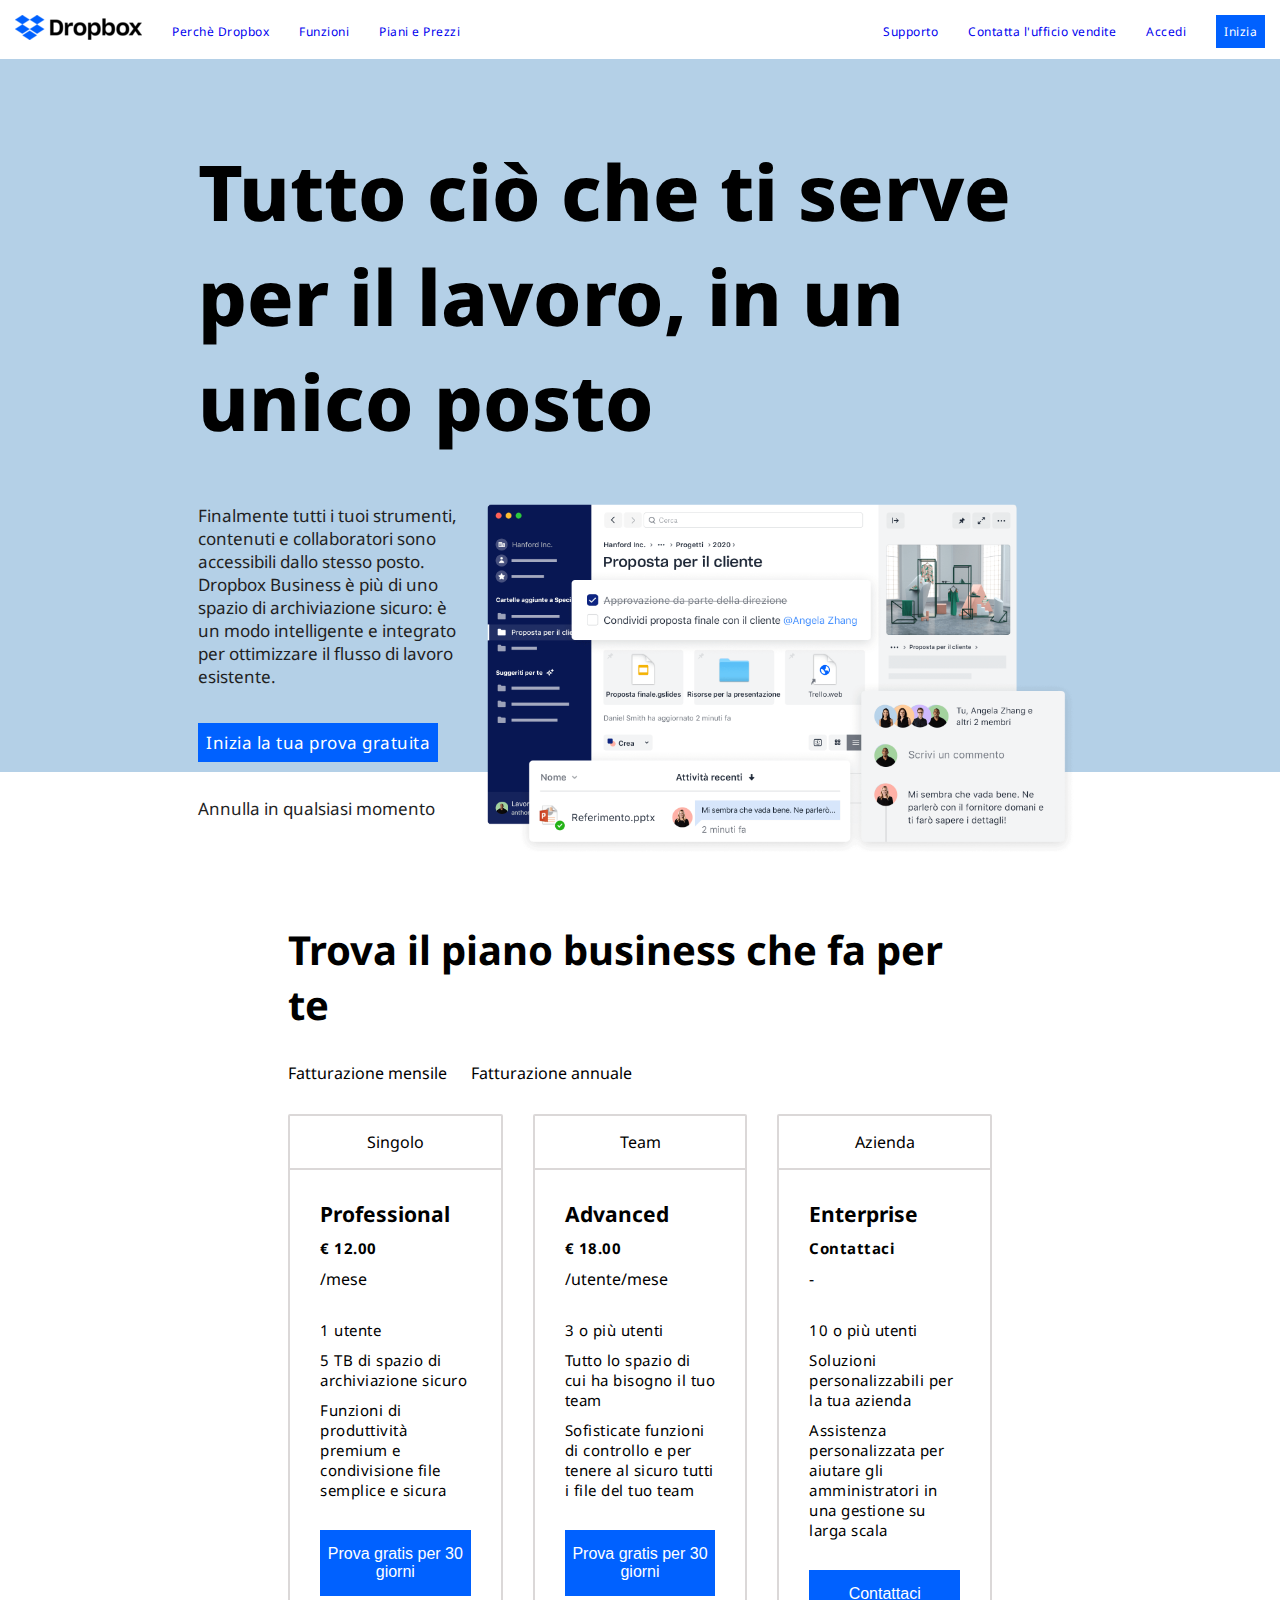
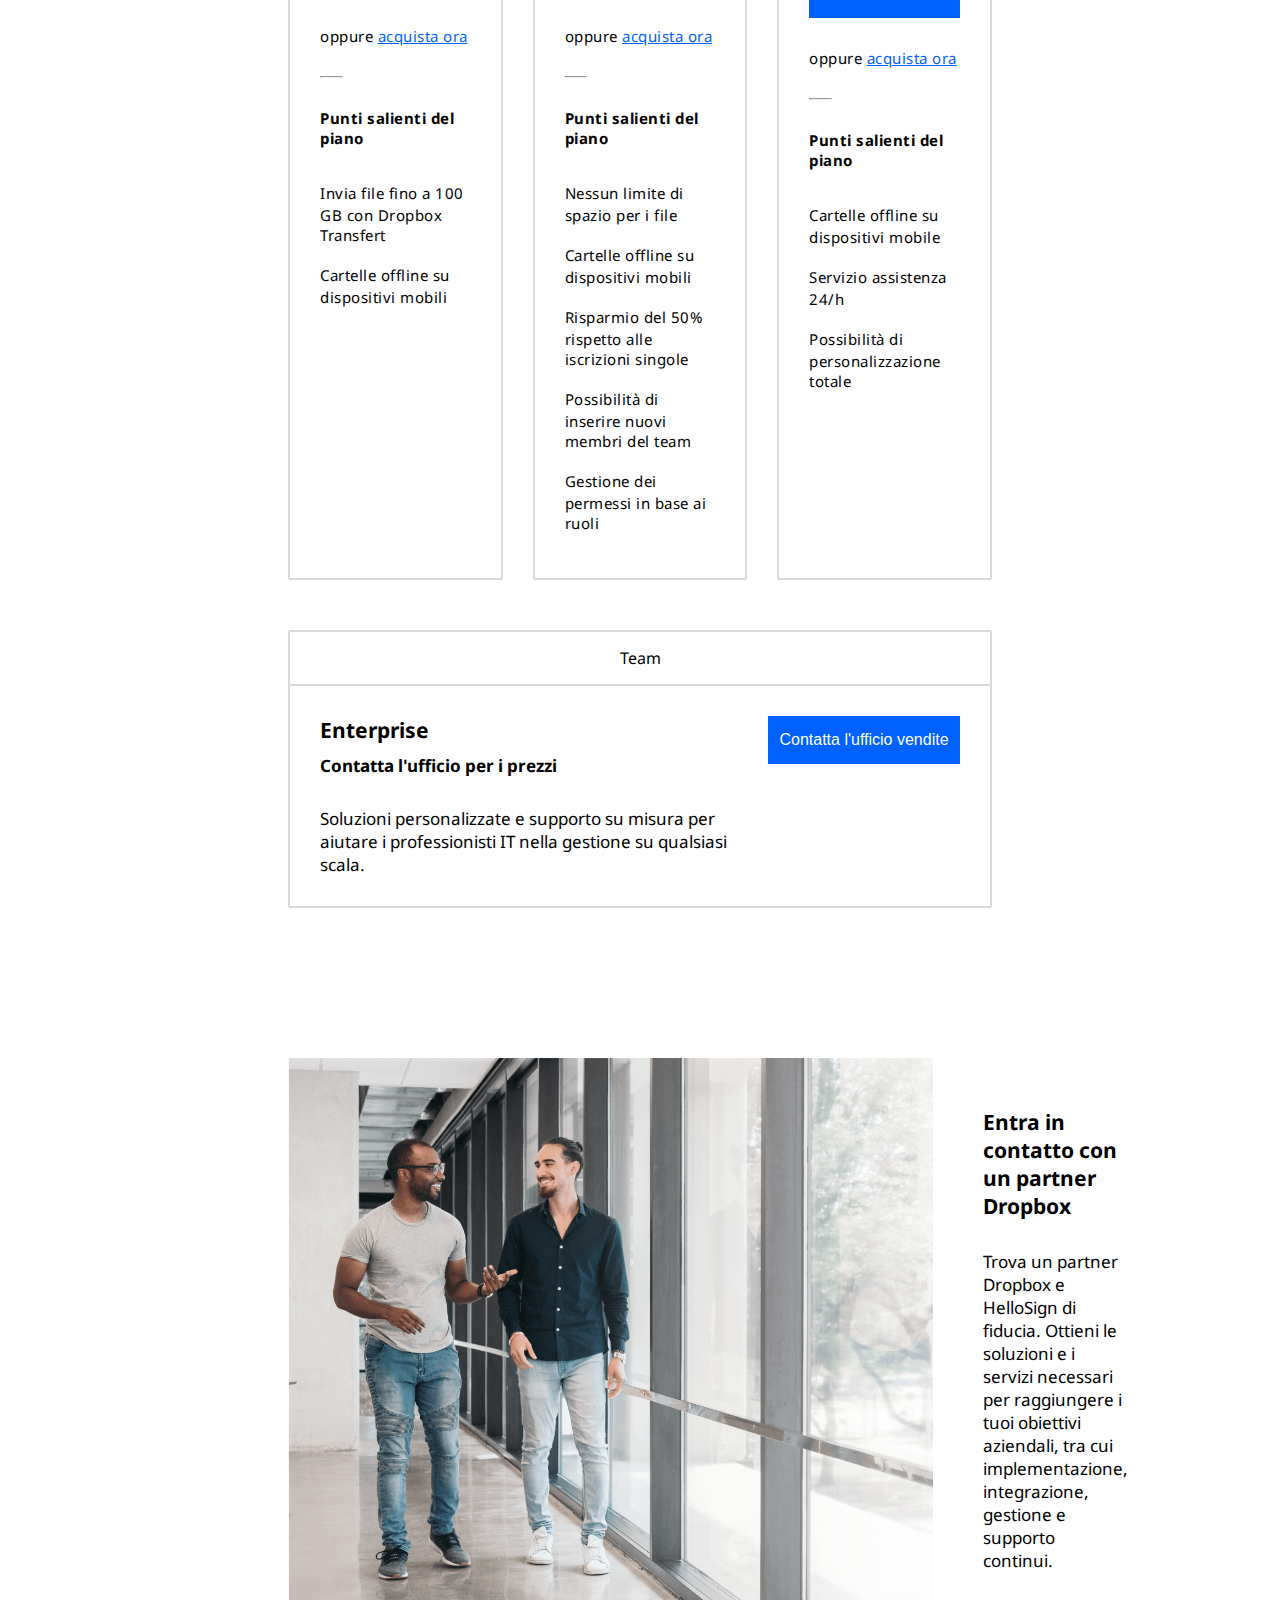
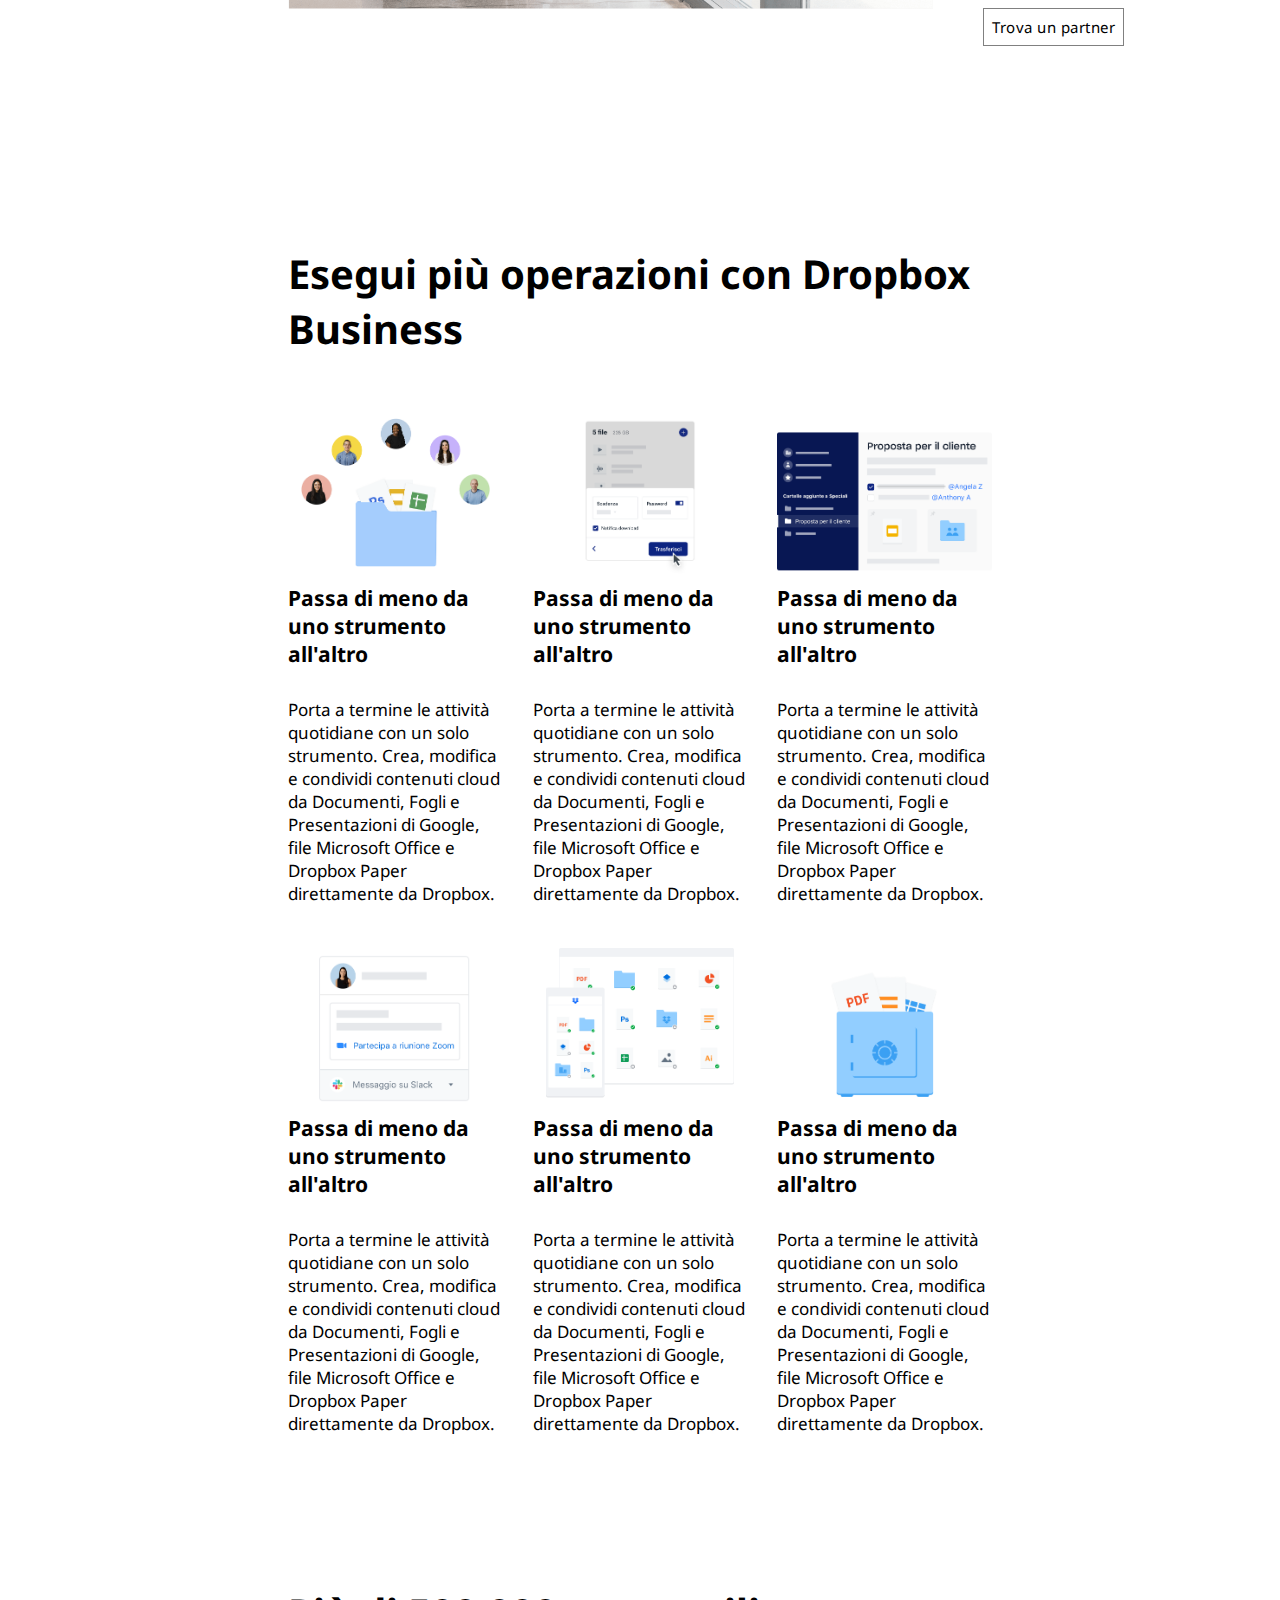
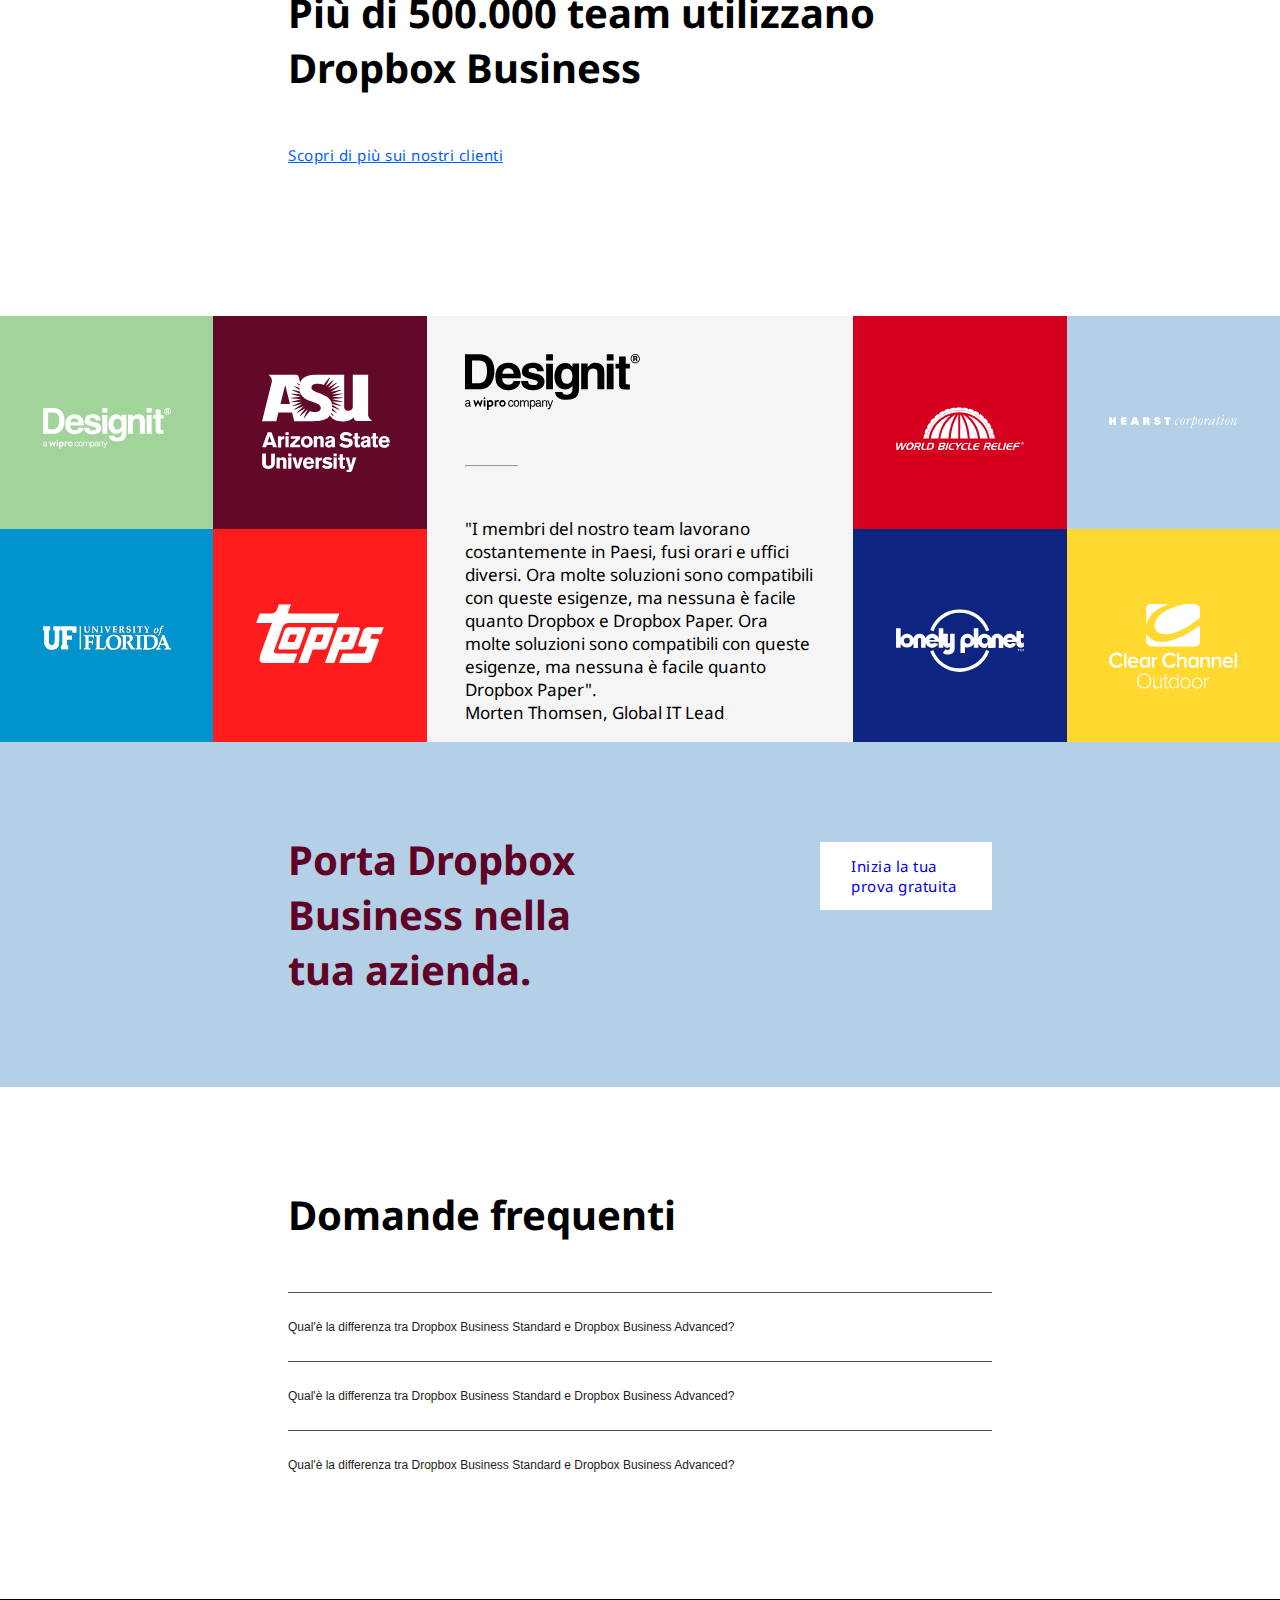
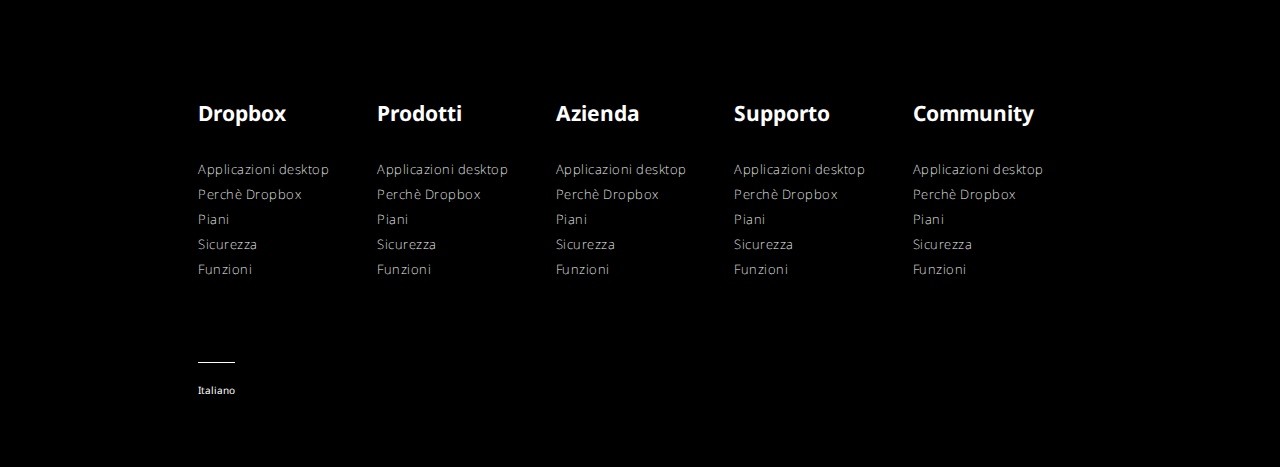
==== commit 7b859a6f: "add_sezione designit" ====
--- a/index.html
+++ b/index.html
@@ -257,7 +257,12 @@
           <div class="designit-cubo cubo-azzuro"><img src="img/university_of_florida.svg" alt=""></div>
           <div class="designit-cubo cubo-orangeRed"><img src="img/topps.svg" alt=""></div>
         </div>
-        <div class="designit-card designit_center"><img src="img/designit.svg" alt=""></div>
+        <div class="designit-card designit_center">
+          <img src="img/designit.svg" alt="">
+          <hr style="margin: 50px 0px;width: 15%; margin-left: 0" />
+          <p>"I membri del nostro team lavorano costantemente in Paesi, fusi orari e uffici diversi. Ora molte soluzioni sono compatibili con queste esigenze, ma nessuna è facile quanto Dropbox e Dropbox Paper. Ora molte soluzioni sono compatibili con queste esigenze, ma nessuna è facile quanto Dropbox Paper".</p>
+          <p class="firma">Morten Thomsen, Global IT Lead</p>
+        </div>
         <div class="designit-card designit_right">
           <div class="designit-cubo cubo-red"><img src="img/world_bicycle_relief.svg" alt=""></div>
           <div class="designit-cubo cubo-lightBlue"><img src="img/hearst_corp.svg" alt=""></div>
--- a/css/style.css
+++ b/css/style.css
@@ -417,6 +417,16 @@
 .designit_center {
   background-color: #f5f5f5;
   position: relative;
+  padding: 3%;
+  overflow-y: auto;
+}
+
+.designit_center img {
+  width: 50%;
+}
+
+.firma p {
+  padding-top: 10%;
 }
 
 .designit_left,
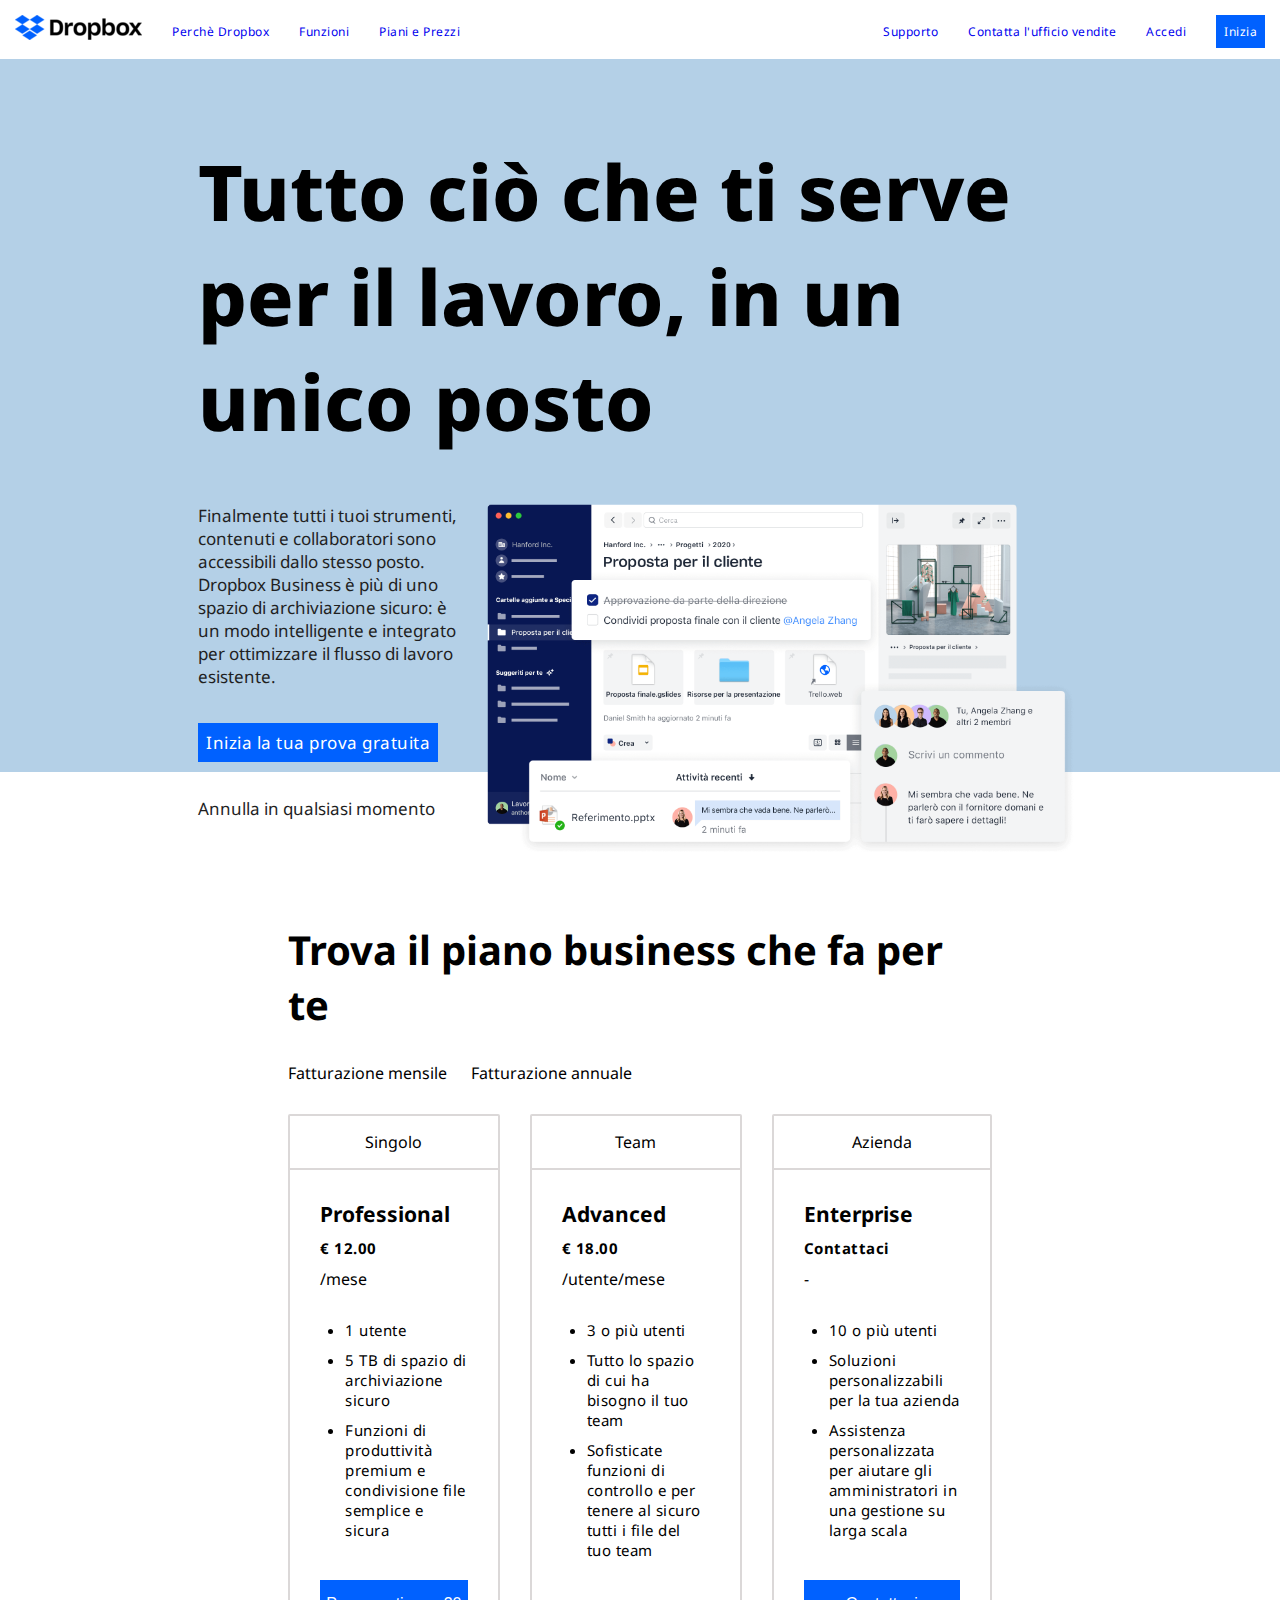
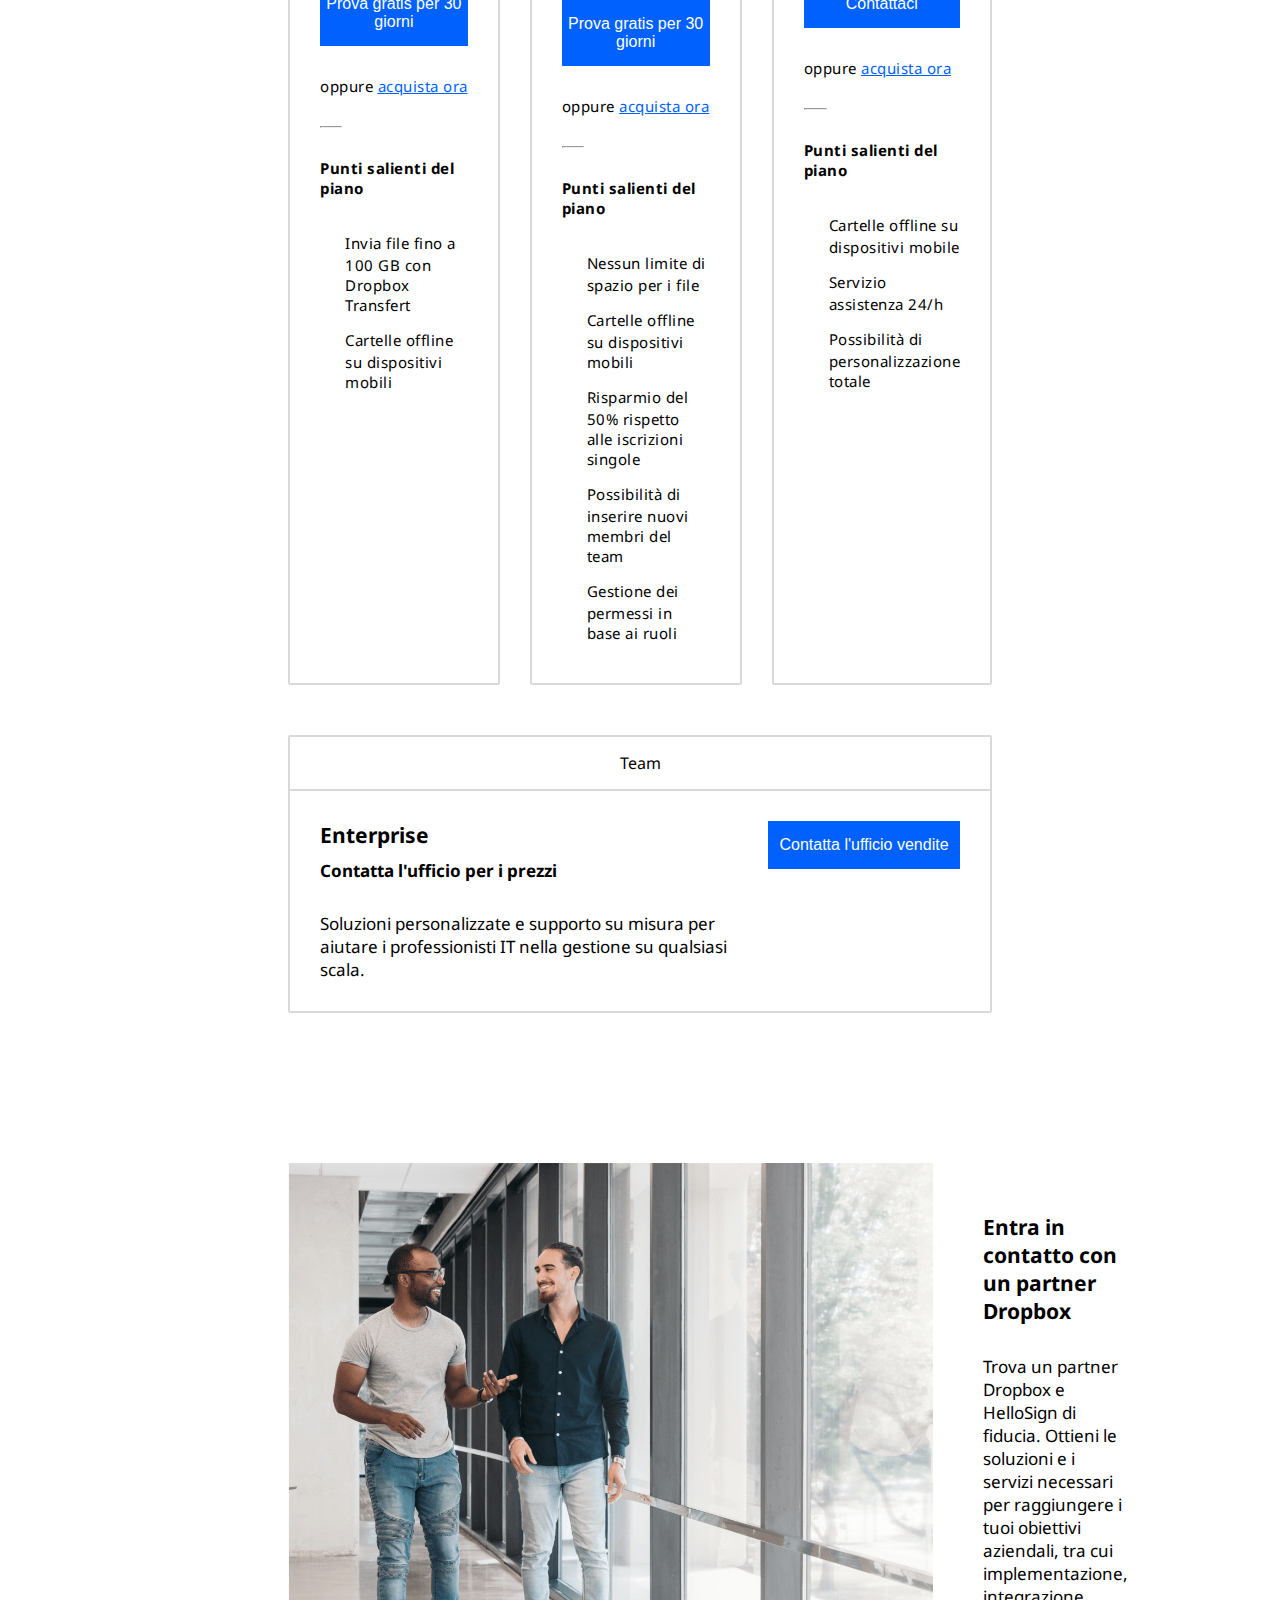
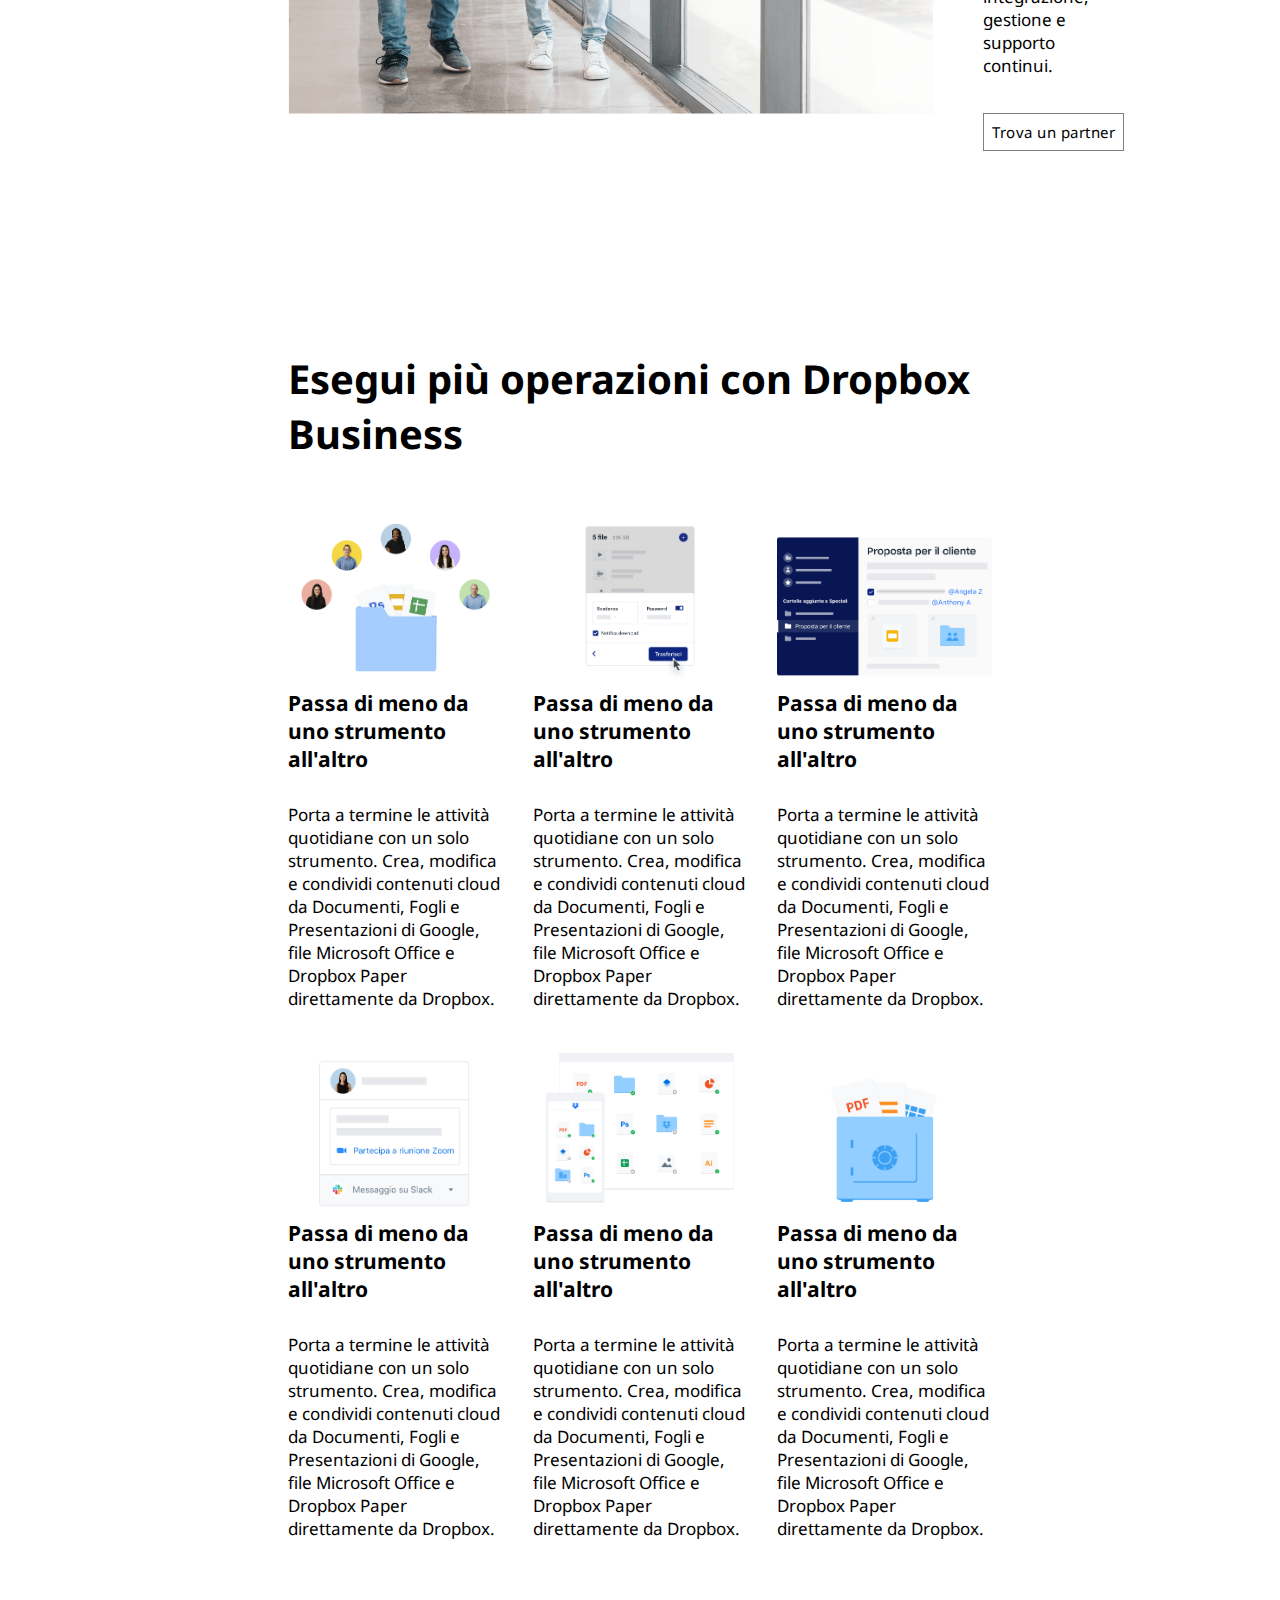
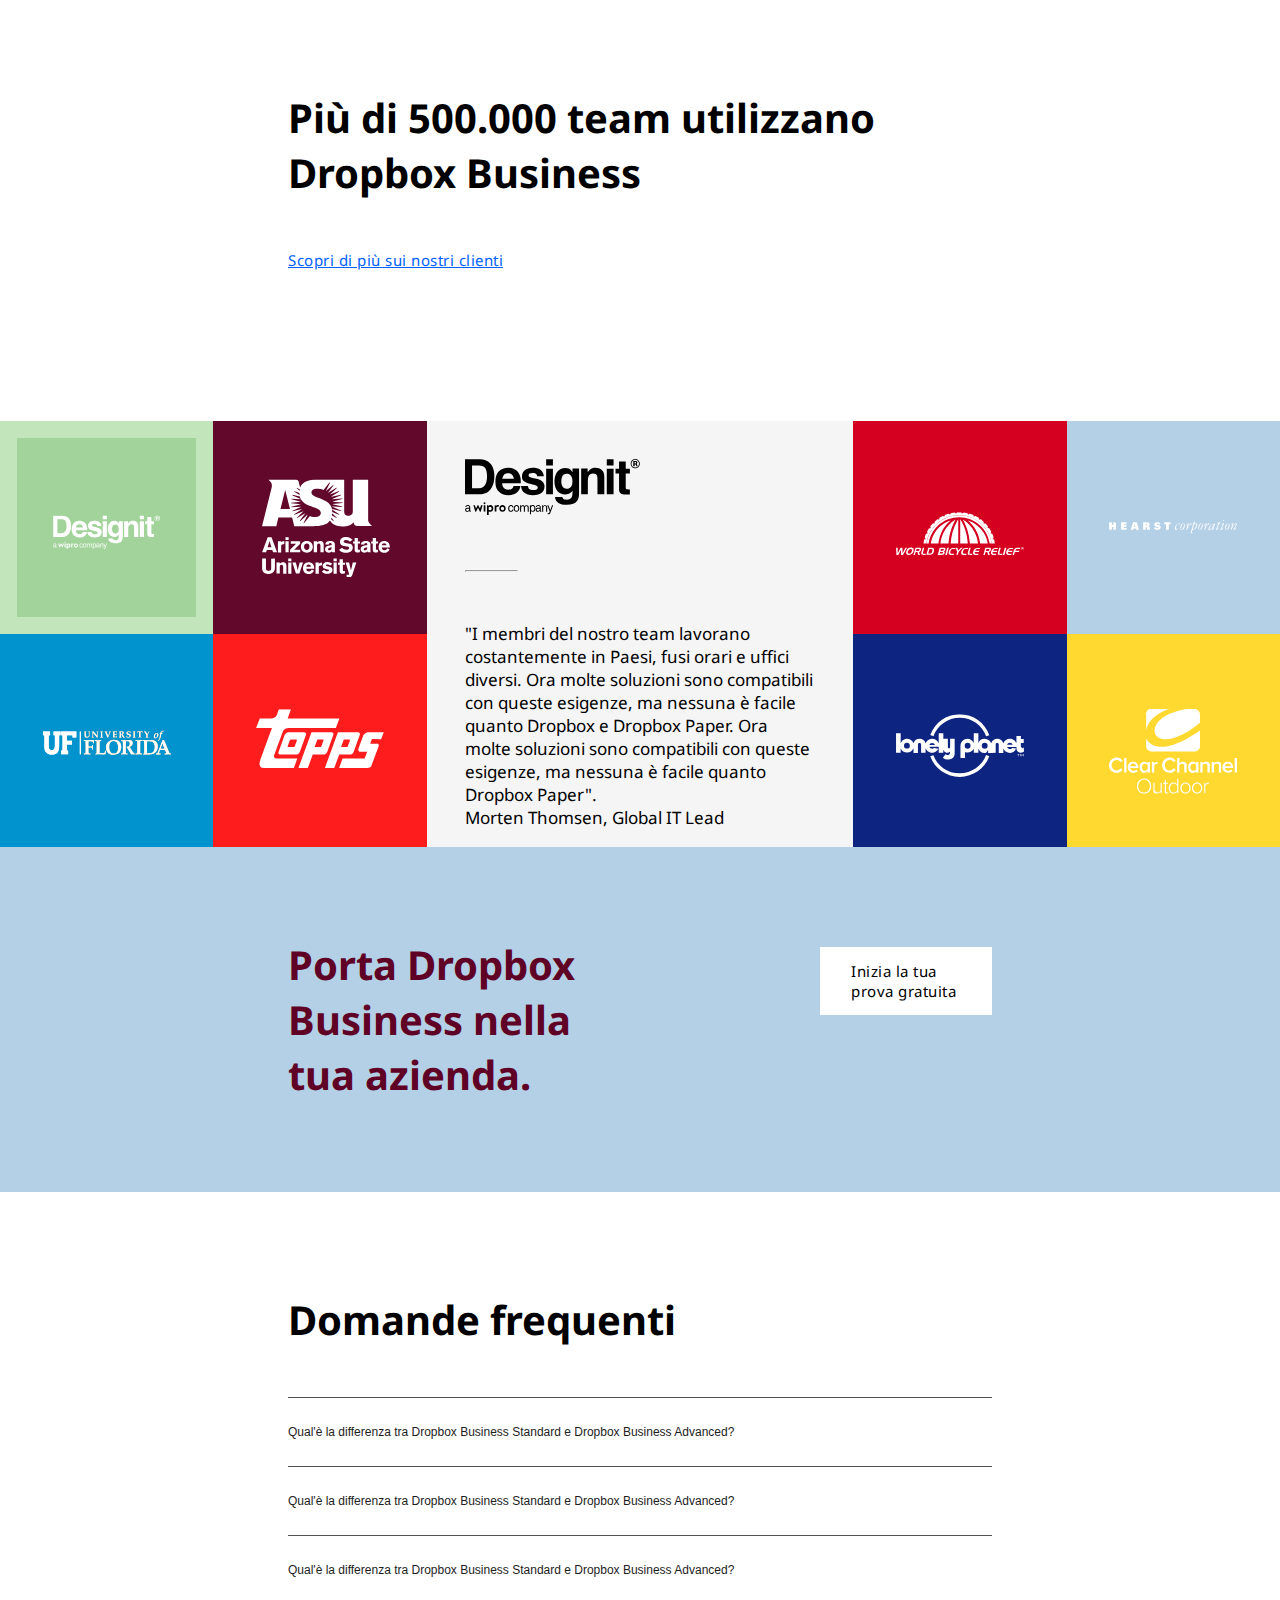
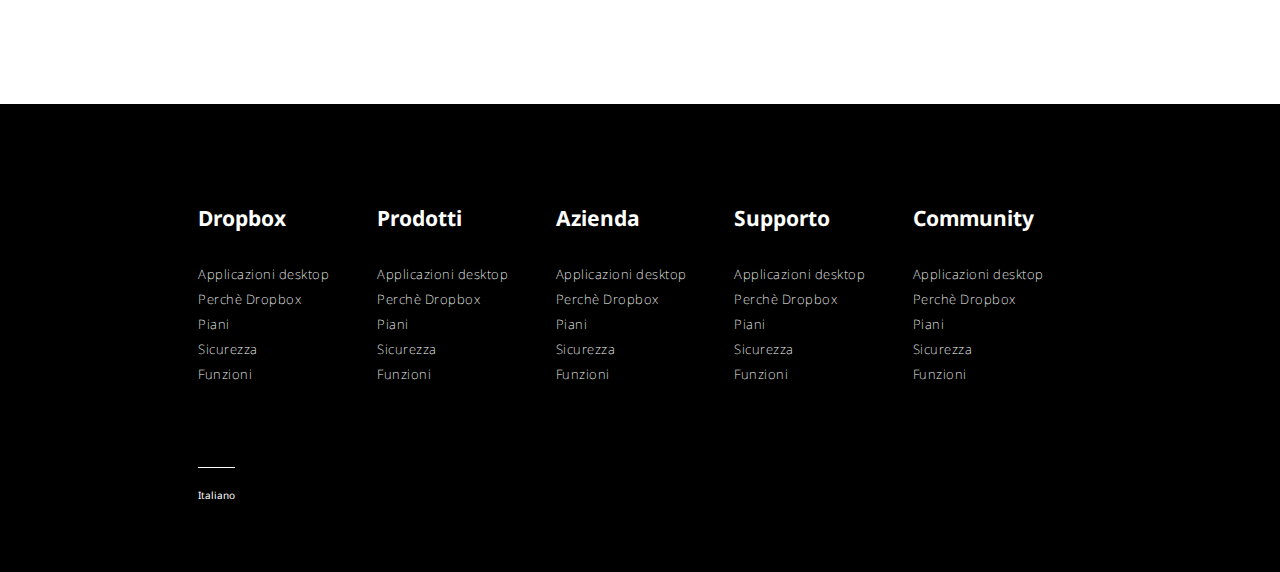
==== commit 51ea5a88: "fix_elenco puntato" ====
--- a/index.html
+++ b/index.html
@@ -22,6 +22,8 @@
     <link rel="stylesheet" href="https://cdnjs.cloudflare.com/ajax/libs/font-awesome/6.2.1/css/all.min.css" integrity="sha512-MV7K8+y+gLIBoVD59lQIYicR65iaqukzvf/nwasF0nqhPay5w/9lJmVM2hMDcnK1OnMGCdVK+iQrJ7lzPJQd1w==" crossorigin="anonymous" referrerpolicy="no-referrer" />
     <!-- fine link font awasome -->
     <link rel="stylesheet" href="css/style.css" />
+    <link rel="icon" type="" href="img/4138137.png">
+
     <title>Dropbox</title>
   </head>
   <body>
@@ -62,7 +64,7 @@
               </p>
               <a href="#" class="fake-btn">Inizia la tua prova gratuita</a>
               <p>Annulla in qualsiasi momento</p>
-              <a href="#Business"><i class="fa-solid fa-arrow-down"></i></a>
+              <a href=""><i class="fa-solid fa-arrow-down"></i></a>
             </div>
             <div class="header_container-destra">
               <img src="img/jumbo.png" alt="img" />
@@ -92,12 +94,12 @@
                 </div>
 
                 <div class="box-column_main-2 padding-top-30">
-                  <p><i class="fa-solid fa-user"></i> 1 utente</p>
-                  <p class="padding-top-10"><i class="fa-solid fa-folder"></i> 5 TB di spazio di archiviazione sicuro</p>
-                  <p class="padding-top-10"><i class="fa-sharp fa-solid fa-share-nodes"></i> 
-                    Funzioni di produttività premium e condivisione file semplice
-                    e sicura
-                  </p>
+                  <ul class="lista-1 fa-ul">
+                    <li><span class="fa-li"><i class="fa-solid fa-user"></i></span>1 utente</li>
+                    <li><span class="fa-li"><i class="fa-solid fa-folder"></i></span>5 TB di spazio di archiviazione sicuro</li>
+                    <li><span class="fa-li"><i class="fa-sharp fa-solid fa-share-nodes"></i></span>Funzioni di produttività premium e condivisione file semplice
+                      e sicura</li>
+                  </ul>
                 </div>
 
                 <div class="box-column_main-3 padding-top-30">
@@ -108,9 +110,9 @@
 
                 <div class="box-column_main-4 padding-top-30">
                   <p class="bold">Punti salienti del piano</p>
-                  <ul class="padding-top-30">
-                    <li><i class="fa-solid fa-check"></i> Invia file fino a 100 GB con Dropbox Transfert</li>
-                    <li><i class="fa-solid fa-check"></i> Cartelle offline su dispositivi mobili</li>
+                  <ul class="fa-ul padding-top-30">
+                    <li><span class="fa-li"><i class="fa-solid fa-check"></i></span>Invia file fino a 100 GB con Dropbox Transfert</li>
+                    <li><span class="fa-li"><i class="fa-solid fa-check"></i></span>Cartelle offline su dispositivi mobili</li>
                   </ul>
                 </div>
               </div>
@@ -124,11 +126,11 @@
               </div>
 
               <div class="box-column_main-2 padding-top-30">
-                <p><i class="fa-solid fa-user"></i> 3 o più utenti</p>
-                <p class="padding-top-10"><i class="fa-solid fa-folder"></i> Tutto lo spazio di cui ha bisogno il tuo team</p>
-                <p class="padding-top-10"><i class="fa-sharp fa-solid fa-share-nodes"></i> 
-                  Sofisticate funzioni di controllo e per tenere al sicuro tutti i file del tuo team
-                </p>
+                <ul class="lista-1 fa-ul">
+                  <li><span class="fa-li"><i class="fa-solid fa-user"></i></span>3 o più utenti</li>
+                  <li><span class="fa-li"><i class="fa-solid fa-folder"></i></span>Tutto lo spazio di cui ha bisogno il tuo team</li>
+                  <li><span class="fa-li"><i class="fa-sharp fa-solid fa-share-nodes"></i></span>Sofisticate funzioni di controllo e per tenere al sicuro tutti i file del tuo team</li>
+                </ul>
               </div>
 
               <div class="box-column_main-3 padding-top-30">
@@ -139,13 +141,14 @@
 
               <div class="box-column_main-4 padding-top-30">
                 <p class="bold">Punti salienti del piano</p>
-                <ul class="padding-top-30">
-                  <li><i class="fa-solid fa-check"></i> Nessun limite di spazio per i file</li>
-                  <li><i class="fa-solid fa-check"></i> Cartelle offline su dispositivi mobili</li>
-                  <li><i class="fa-solid fa-check"></i> Risparmio del 50% rispetto alle iscrizioni singole</li>
-                  <li><i class="fa-solid fa-check"></i> Possibilità di inserire nuovi membri del team</li>
-                  <li><i class="fa-solid fa-check"></i> Gestione dei permessi in base ai ruoli</li>
+                <ul class="fa-ul padding-top-30">
+                  <li><span class="fa-li"><i class="fa-solid fa-check"></i></span>Nessun limite di spazio per i file</li>
+                  <li><span class="fa-li"><i class="fa-solid fa-check"></i></span>Cartelle offline su dispositivi mobili</li>
+                  <li><span class="fa-li"><i class="fa-solid fa-check"></i></span>Risparmio del 50% rispetto alle iscrizioni singole</li>
+                  <li><span class="fa-li"><i class="fa-solid fa-check"></i></span>Possibilità di inserire nuovi membri del team</li>
+                  <li><span class="fa-li"><i class="fa-solid fa-check"></i></span>Gestione dei permessi in base ai ruoli</li>
                 </ul>
+
               </div>
             </div></div>
             <div class="box-column"><div class="box-column_title"><i class="fa-solid fa-hotel"></i> Azienda</div>
@@ -157,11 +160,11 @@
               </div>
 
               <div class="box-column_main-2 padding-top-30">
-                <p><i class="fa-solid fa-user"></i> 10 o più utenti</p>
-                <p class="padding-top-10"><i class="fa-solid fa-folder"></i> Soluzioni personalizzabili per la tua azienda</p>
-                <p class="padding-top-10"><i class="fa-sharp fa-solid fa-share-nodes"></i> 
-                  Assistenza personalizzata per aiutare gli amministratori in una gestione su larga scala
-                </p>
+                <ul class="lista-1 fa-ul">
+                  <li><span class="fa-li"><i class="fa-solid fa-user"></i></span>10 o più utenti</li>
+                  <li><span class="fa-li"><i class="fa-solid fa-folder"></i></span>Soluzioni personalizzabili per la tua azienda</li>
+                  <li><span class="fa-li"><i class="fa-sharp fa-solid fa-share-nodes"></i></span>Assistenza personalizzata per aiutare gli amministratori in una gestione su larga scala</li>
+                </ul>
               </div>
 
               <div class="box-column_main-3 padding-top-30">
@@ -172,10 +175,10 @@
 
               <div class="box-column_main-4 padding-top-30">
                 <p class="bold">Punti salienti del piano</p>
-                <ul class="padding-top-30">
-                  <li><i class="fa-solid fa-check"></i> Cartelle offline su dispositivi mobile</li>
-                  <li><i class="fa-solid fa-check"></i> Servizio assistenza 24/h</li>
-                  <li><i class="fa-solid fa-check"></i> Possibilità di personalizzazione totale</li>
+                <ul class="fa-ul padding-top-30">
+                  <li><span class="fa-li"><i class="fa-solid fa-check"></i></span>Cartelle offline su dispositivi mobile</li>
+                  <li><span class="fa-li"><i class="fa-solid fa-check"></i></span>Servizio assistenza 24/h</li>
+                  <li><span class="fa-li"><i class="fa-solid fa-check"></i></span>Possibilità di personalizzazione totale</li>
                 </ul>
               </div>
             </div></div>
--- a/css/style.css
+++ b/css/style.css
@@ -5,10 +5,6 @@
   box-sizing: border-box;
 }
 
-html {
-  scroll-behavior: smooth;
-}
-
 body {
   font-family: "Noto Sans", sans-serif;
 }
@@ -95,6 +91,7 @@
 .nav_link-sinistra ul li,
 .nav_link-destra ul li {
   padding: 15px;
+  position: relative;
 }
 
 .nav_link-sinistra ul li a,
@@ -209,6 +206,18 @@
 ul li {
   font-size: 15px;
   letter-spacing: 0.5px;
+}
+
+.fa-ul > li {
+  padding-bottom: 10px;
+}
+
+.box-column-main ul {
+  margin-left: 25px;
+}
+
+.indent {
+  text-indent: 50px;
 }
 
 .box-column_main-3 button {
@@ -228,10 +237,6 @@
   list-style: none;
 }
 
-.box-column_main-4 ul li {
-  padding-bottom: 15px;
-}
-
 /* .box-column_main-4 ul li::before {
   content: "\2713  ";
   color: #0061ff;
@@ -348,6 +353,7 @@
 
 .cubo-green {
   background-color: #a2d39b;
+  border: 17px solid #c2e5bc;
   position: relative;
 }
 
@@ -485,6 +491,7 @@
   position: absolute;
   top: 10px;
   left: 180px;
+  color: #000;
 }
 
 /* SEZIONE DOMANDE */
